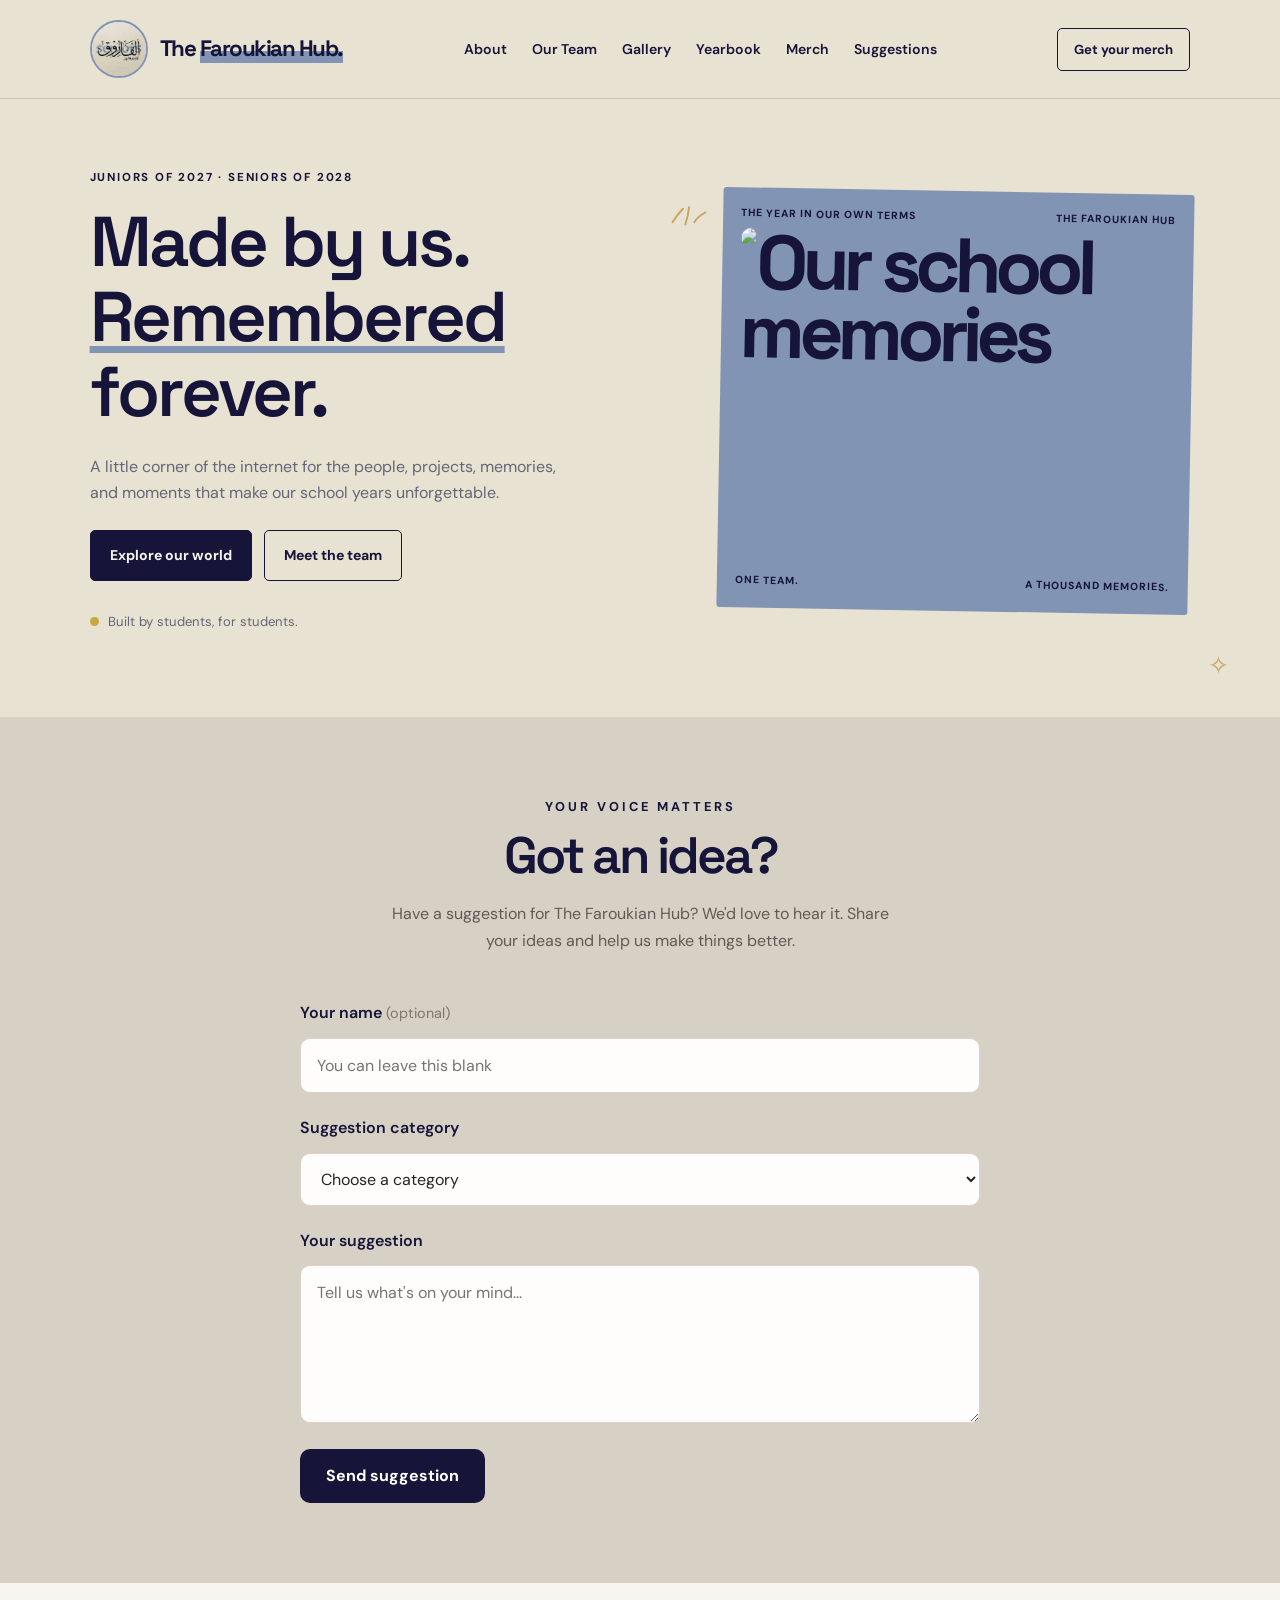
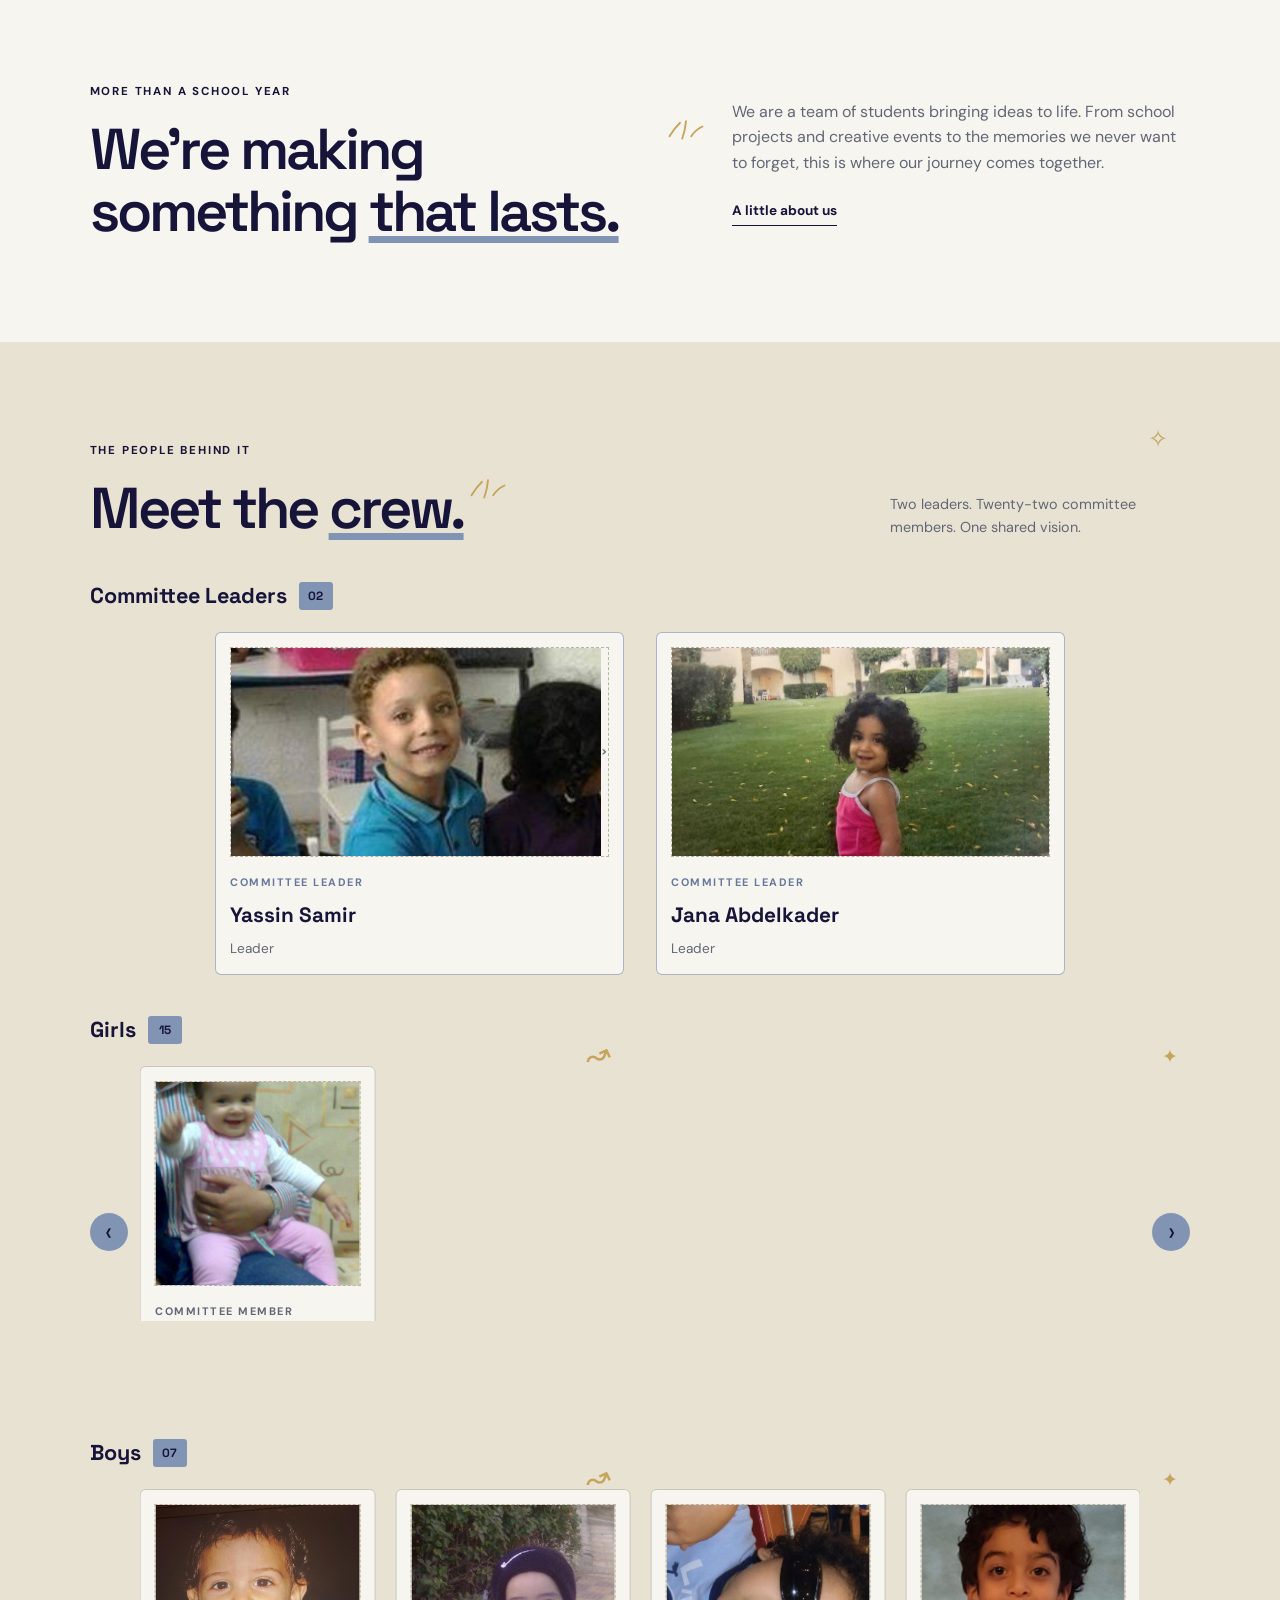
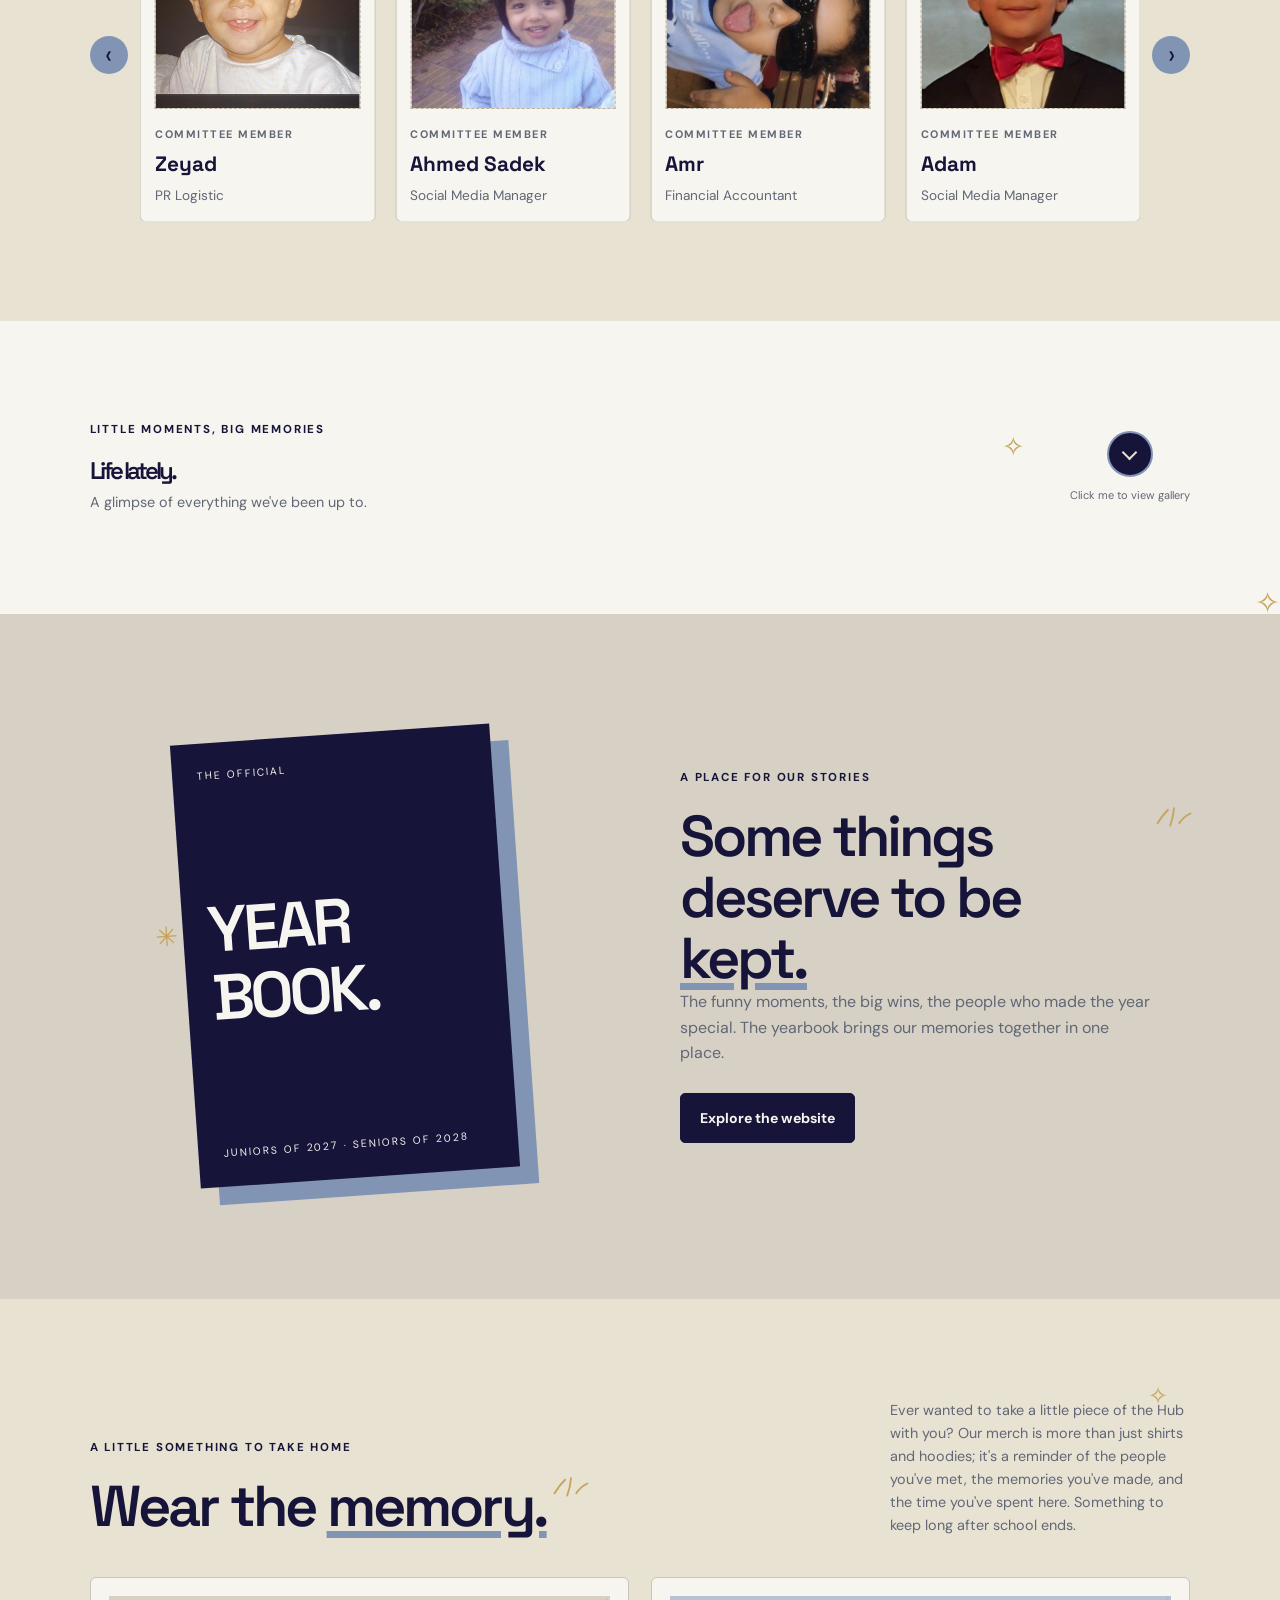
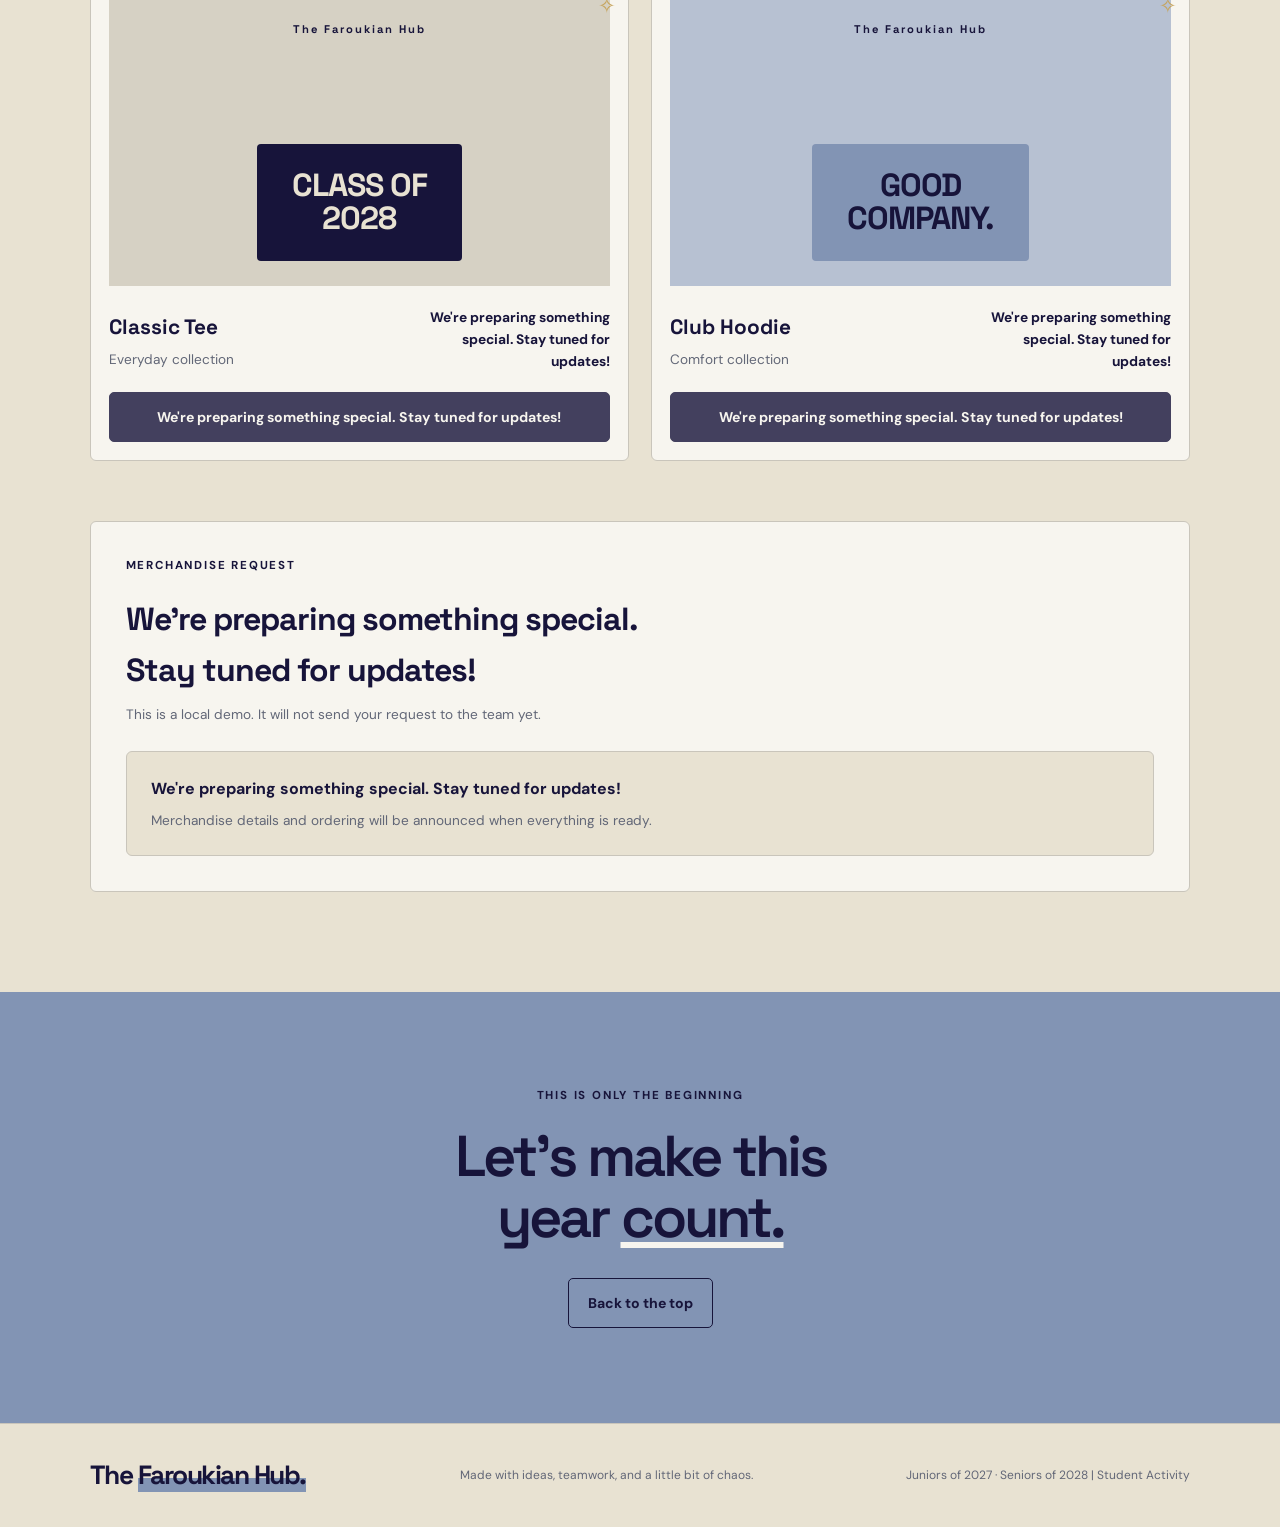
==== index.html @ 2d7479e5 "Update index.html" ====
<!DOCTYPE html>
<html lang="en">
<head>
	<meta charset="UTF-8">
	<meta name="viewport" content="width=device-width, initial-scale=1.0">
	<title>The Faroukian Hub | Student Activity</title>
	<link rel="stylesheet" href="our-space-style MAIN.css">
<script src="gallery-data.js" defer></script>
<script src="our-space-script MAIN.js" defer></script>
</head>

<body>
	
<header class="navbar">
    <a href="#home" class="brand-lockup">
        <span class="brand-mark">
     <img src="school-logo.png.jpeg" alt="School logo">
        </span>
        <span class="logo">The <span>Faroukian Hub.</span></span>
    </a>

    <nav>
        <a href="#about">About</a>
        <a href="#team">Our Team</a>
        <a href="#gallery">Gallery</a>
        <a href="#yearbook">Yearbook</a>
        <a href="#shop">Merch</a>
        <a href="#suggestions">Suggestions</a>
    </nav>

    <a class="nav-cta" href="#shop">Get your merch</a>
</header>


	<main>
		<section class="hero" id="home">
			<div class="hero-content">
				<p class="eyebrow">JUNIORS OF 2027 · SENIORS OF 2028 </p>

				<h1>Made by us.<br>
					<span>Remembered</span> forever.
				</h1>

				<p class="hero-description">
					A little corner of the internet for the people,
					projects, memories, and moments that make our
					school years unforgettable.
				</p>

				<div class="hero-buttons">
					<a class="button button-dark" href="#gallery">
						Explore our world
					</a>

					<a class="button button-light" href="#team">
						Meet the team
					</a>
				</div>

				<div class="hero-note">
					<span class="status-dot"></span>
					Built by students, for students.
				</div>
			</div>

			<div class="hero-art">
				<div class="art-topline">
					<span>THE YEAR IN OUR OWN TERMS</span>
					<span>THE FAROUKIAN HUB</span>
				</div>
<div class="art-main">
    <div class="hero-photo">
        <img src="photos/activities/WhatsApp Image 2026-10-20 at 11.27.06 PM.jpeg" alt="Our school memories">
    </div>
</div>
	
				<div class="art-bottom">
					<span>ONE TEAM.</span>
					<span>A THOUSAND MEMORIES.</span>
				</div>
			</div>
		</section>

		
<section id="suggestions" class="suggestions-section">
  <div class="suggestions-container">
    <p class="section-eyebrow">YOUR VOICE MATTERS</p>
    <h2>Got an idea?</h2>
    <p class="suggestions-intro">
      Have a suggestion for The Faroukian Hub? We'd love to hear it.
      Share your ideas and help us make things better.
    </p>

    <form action="https://formspree.io/f/meaaopaq" method="POST">
      <label for="suggestion-name">Your name <span>(optional)</span></label>
      <input
        type="text"
        id="suggestion-name"
        name="name"
        placeholder="You can leave this blank"
      >

      <label for="suggestion-category">Suggestion category</label>
      <select id="suggestion-category" name="category" required>
        <option value="" disabled selected>Choose a category</option>
        <option value="Events">Events</option>
        <option value="Activities">Activities</option>
        <option value="Website">Website</option>
        <option value="Merchandise">Merchandise</option>
        <option value="Other">Other ideas</option>
      </select>

      <label for="suggestion-message">Your suggestion</label>
      <textarea
        id="suggestion-message"
        name="suggestion"
        rows="5"
        placeholder="Tell us what's on your mind..."
        required
      ></textarea>

      <button type="submit">Send suggestion</button>
    </form>
  </div>
</section>


		<section class="intro section-pad" id="about">
			<div>
				<p class="eyebrow">MORE THAN A SCHOOL YEAR</p>
				<h2>We're making<br>something <span>that lasts.</span></h2>
			</div>

			<div class="intro-copy">
				<p>
					We are a team of students bringing ideas to life.
					From school projects and creative events to the
					memories we never want to forget, this is where
					our journey comes together.
				</p>

				<a class="text-link" href="#team">A little about us</a>
			</div>
		</section>

		<section class="team section-pad" id="team">
			<div class="section-heading">
				<div>
					<p class="eyebrow">THE PEOPLE BEHIND IT</p>
					<h2>Meet the <span>crew.</span></h2> 
            
				</div>
				<p class="section-description">Two leaders. Twenty-two committee members. One shared vision.</p>
			</div>

			<div class="team-group">
				<h3 class="team-group-title">Committee Leaders <span>02</span></h3>
				<div class="team-grid leaders-grid">
				
<article class="team-card leader-card">
    <div class="member-photo">
        <img
            
    src="committee%20team%20pics/WhatsApp%20Image%202026-11-11%20at%204.40.19%20PM%20(5).jpeg"
    alt="Yassin Samir"
>
        >
    </div>
    <p class="card-tag">COMMITTEE LEADER</p>
    <h3>Yassin Samir</h3>
    <p class="muted">Leader</p>
</article>

				
<article class="team-card leader-card">
    <div class="member-photo">
        <img
        src="committee%20team%20pics/WhatsApp%20Image%202026-10-21%20at%208.36.59%20PM.jpeg" 
            alt="Jana Abdelkader"
        >
    </div>
    <p class="card-tag">COMMITTEE LEADER</p>
    <h3>Jana Abdelkader</h3>
    <p class="muted">Leader</p>
</article>

				</div>
			</div>

			<div class="team-group">
				<h3 class="team-group-title">Girls <span>15</span></h3>
				<div class="member-carousel" data-carousel="girls">
    <button class="carousel-arrow carousel-prev" type="button" aria-label="Previous girls">‹</button>
    <div class="carousel-viewport">
        <div class="team-grid members-grid carousel-track">
    

			
<article class="team-card member-card">
    <div class="member-photo">
        <img src="committee%20team%20pics/WhatsApp%20Image%202026-11-11%20at%204.40.17%20PM%20(3).jpeg" alt="Malak">
    </div>
    <p class="card-tag">COMMITTEE MEMBER</p>
    <h3>Malak</h3>
    <p class="muted">PR Logistic</p>
</article>

<article class="team-card member-card">
    <div class="member-photo">
        <img src="committee%20team%20pics/WhatsApp%20Image%202026-11-11%20at%204.40.18%20PM%20(3).jpeg" alt="Maryam">
    </div>
    <p class="card-tag">COMMITTEE MEMBER</p>
    <h3>Maryam</h3>
    <p class="muted">Designer</p>
</article>

<article class="team-card member-card">
    <div class="member-photo">
        <img src="committee%20team%20pics/WhatsApp%20Image%202026-11-11%20at%204.40.19%20PM%20(3).jpeg" alt="Farida">
    </div>
    <p class="card-tag">COMMITTEE MEMBER</p>
    <h3>Farida</h3>
    <p class="muted">Social Media Manager</p>
</article>

<article class="team-card member-card">
    <div class="member-photo">
        <img src="committee%20team%20pics/WhatsApp%20Image%202026-11-11%20at%204.40.17%20PM.jpeg" alt="Rokaya">
    </div>
    <p class="card-tag">COMMITTEE MEMBER</p>
    <h3>Rokaya</h3>
    <p class="muted">Social Media Manager</p>
</article>

<article class="team-card member-card">
    <div class="member-photo">
        <img src="committee%20team%20pics/WhatsApp%20Image%202026-11-11%20at%204.40.18%20PM%20(5).jpeg" alt="Haya">
    </div>
    <p class="card-tag">COMMITTEE MEMBER</p>
    <h3>Haya</h3>
    <p class="muted">PR Logistic</p>
</article>

<article class="team-card member-card">
    <div class="member-photo">
        <img src="committee%20team%20pics/WhatsApp%20Image%202026-11-11%20at%204.40.18%20PM%20(2).jpeg" alt="Salma">
    </div>
    <p class="card-tag">COMMITTEE MEMBER</p>
    <h3>Salma</h3>
    <p class="muted"> PR Logistic </p>
</article>

<article class="team-card member-card">
    <div class="member-photo">
        <img src="committee%20team%20pics/WhatsApp%20Image%202026-11-11%20at%204.40.20%20PM%20(1).jpeg" alt="Mariam Adel">
    </div>
    <p class="card-tag">COMMITTEE MEMBER</p>
    <h3>Mariam Adel</h3>
    <p class="muted">Financial Accountant</p>
</article>

<article class="team-card member-card">
    <div class="member-photo">
        <img src="committee%20team%20pics/WhatsApp%20Image%202026-11-11%20at%204.40.19%20PM%20(2).jpeg" alt="Habiba">
    </div>
    <p class="card-tag">COMMITTEE MEMBER</p>
    <h3>Habiba</h3>
    <p class="muted">Financial Accountant</p>
</article>

<article class="team-card member-card">
    <div class="member-photo">
        <img src="committee%20team%20pics/WhatsApp%20Image%202026-11-11%20at%204.40.19%20PM%20(1).jpeg" alt="Solaf">
    </div>
    <p class="card-tag">COMMITTEE MEMBER</p>
    <h3>Solaf</h3>
    <p class="muted">Financial Accountant</p>
</article>

<article class="team-card member-card">
    <div class="member-photo">
        <img src="committee%20team%20pics/WhatsApp%20Image%202026-11-11%20at%204.40.19%20PM.jpeg" alt="Fayrouz">
    </div>
    <p class="card-tag">COMMITTEE MEMBER</p>
    <h3>Fayrouz</h3>
    <p class="muted">Social Media Manager</p>
</article>

<article class="team-card member-card">
    <div class="member-photo">
        <img src="committee%20team%20pics/WhatsApp%20Image%202026-11-11%20at%204.40.19%20PM%20(4).jpeg" alt="Lujy">
    </div>
    <p class="card-tag">COMMITTEE MEMBER</p>
    <h3>Lujy</h3>
    <p class="muted">Social Media Manager</p>
</article>

<article class="team-card member-card">
    <div class="member-photo">
        <img src="committee%20team%20pics/WhatsApp%20Image%202026-11-11%20at%204.40.20%20PM.jpeg" alt="Yomna">
    </div>
    <p class="card-tag">COMMITTEE MEMBER</p>
    <h3>Yomna</h3>
    <p class="muted">Designer</p>
</article>

<article class="team-card member-card">
    <div class="member-photo">
        <img src="committee%20team%20pics/WhatsApp%20Image%202026-11-11%20at%204.40.17%20PM%20(1).jpeg" alt="Sofia">
    </div>
    <p class="card-tag">COMMITTEE MEMBER</p>
    <h3>Sofia</h3>
    <p class="muted">Designer</p>
</article>

<article class="team-card member-card">
    <div class="member-photo">
        <img src="committee%20team%20pics/WhatsApp%20Image%202026-11-11%20at%204.40.17%20PM%20(2).jpeg" alt="Hana">
    </div>
    <p class="card-tag">COMMITTEE MEMBER</p>
    <h3>Hana</h3>
    <p class="muted">Social Media Manager</p>
</article>

<article class="team-card member-card">
    <div class="member-photo">
        <img src="committee%20team%20pics/WhatsApp%20Image%202026-11-11%20at%204.40.18%20PM%20(1).jpeg" alt="Arwa">
    </div>
    <p class="card-tag">COMMITTEE MEMBER</p>
    <h3>Arwa</h3>
    <p class="muted">Designer</p>
</article>

			 </div>
    </div>
    <button class="carousel-arrow carousel-next" type="button" aria-label="Next girls">›</button>
</div>
</div>

			<div class="team-group">
				<h3 class="team-group-title">Boys <span>07</span></h3>
				<div class="member-carousel" data-carousel="boys">
    <button class="carousel-arrow carousel-prev" type="button" aria-label="Previous boys">‹</button>
    <div class="carousel-viewport">
        <div class="team-grid members-grid carousel-track">
				
<article class="team-card member-card">
    <div class="member-photo">
        <div class="photo-placeholder">Photo coming soon</div>
    </div>
    <p class="card-tag">COMMITTEE MEMBER</p>
    <h3>Ahmed Waleed</h3>
    <p class="muted">PR Logistic</p>
</article>

<article class="team-card member-card">
    <div class="member-photo">
        <img src="committee%20team%20pics/WhatsApp%20Image%202026-11-11%20at%206.00.17%20PM.jpeg" alt="Muhannad">
    </div>
    <p class="card-tag">COMMITTEE MEMBER</p>
    <h3>Muhannad</h3>
    <p class="muted">PR Logistic</p>
</article>

<article class="team-card member-card">
    <div class="member-photo">
        <img src="committee%20team%20pics/WhatsApp%20Image%202026-11-11%20at%204.40.18%20PM%20(4).jpeg" alt="Zeyad">
    </div>
    <p class="card-tag">COMMITTEE MEMBER</p>
    <h3>Zeyad</h3>
    <p class="muted">PR Logistic</p>
</article>

<article class="team-card member-card">
    <div class="member-photo">
        <img src="committee%20team%20pics/WhatsApp%20Image%202026-11-11%20at%205.51.34%20PM.jpeg" alt="Ahmed Sadek">
    </div>
    <p class="card-tag">COMMITTEE MEMBER</p>
    <h3>Ahmed Sadek</h3>
    <p class="muted">Social Media Manager</p>
</article>

<article class="team-card member-card">
    <div class="member-photo">
        <img src="committee%20team%20pics/WhatsApp%20Image%202026-11-11%20at%204.40.18%20PM.jpeg" alt="Amr">
    </div>
    <p class="card-tag">COMMITTEE MEMBER</p>
    <h3>Amr</h3>
    <p class="muted">Financial Accountant</p>
</article>

<article class="team-card member-card">
    <div class="member-photo">
        <img src="committee%20team%20pics/WhatsApp%20Image%202026-11-11%20at%204.40.17%20PM%20(4).jpeg" alt="Adam">
    </div>
    <p class="card-tag">COMMITTEE MEMBER</p>
    <h3>Adam</h3>
    <p class="muted">Social Media Manager</p>
</article>

<article class="team-card member-card">
    <div class="member-photo">
        <img src="committee%20team%20pics/WhatsApp%20Image%202026-11-11%20at%206.10.45%20PM.jpeg" alt="Kareem"> 

	</div>
    <p class="card-tag">COMMITTEE MEMBER</p>
    <h3>Kareem</h3>
    <p class="muted">Financial Accountant</p>
</article>

				        </div>
    </div>
    <button class="carousel-arrow carousel-next" type="button" aria-label="Next boys">›</button>
</div>
</div>

			
		</section>

		<section class="gallery section-pad" id="gallery">
			
<details class="gallery-collapsible">
   <summary class="gallery-toggle">
    <div class="gallery-toggle-heading">
        <p class="eyebrow">LITTLE MOMENTS, BIG MEMORIES</p>
        <h2>Life lately<span>.</span></h2>
        <p class="section-description">
            A glimpse of everything we've been up to.
        </p>
    </div>

    <div class="gallery-toggle-action">
        <span class="gallery-toggle-arrow" aria-hidden="true"></span>
        <span class="gallery-toggle-hint">Click me to view gallery</span>
    </div>
</summary>

    <div class="gallery-content">
        <div class="gallery-filters" role="group" aria-label="Filter gallery by category">
            <button class="gallery-filter is-active" type="button" data-filter="all" aria-pressed="true">All Moments</button>
            <button class="gallery-filter" type="button" data-filter="events" aria-pressed="false">Events</button>
            <button class="gallery-filter" type="button" data-filter="activities" aria-pressed="false">Activities</button>
            <button class="gallery-filter" type="button" data-filter="behind-the-scenes" aria-pressed="false">Behind the Scenes</button>
            <button class="gallery-filter" type="button" data-filter="good-old-days" aria-pressed="false">The Good Old Days</button>
        </div>

        <div class="gallery-grid" id="gallery-grid" aria-live="polite"></div>

        <p class="gallery-empty" id="gallery-empty" hidden>
            No moments in this category yet. Check back soon.
        </p>

        <p class="demo-note">
            Every photo holds a memory. Browse our collection and explore the moments that make our school year special.
        </p>
    </div>
</details>

		</section>

		<dialog class="photo-viewer" id="photo-viewer" aria-label="Gallery photo viewer">
			<div class="viewer-topbar">
				<p class="viewer-counter" id="viewer-counter">01 / 219</p>
				<button class="viewer-close" id="viewer-close" type="button" aria-label="Close photo viewer">Close</button>
			</div>
			<div class="viewer-stage" id="viewer-stage">
				<img class="viewer-image" id="viewer-image" alt="" hidden>
				<div class="viewer-art" id="viewer-art" aria-hidden="true"></div>
			</div>
			<div class="viewer-bottom">
				<div>
					<p class="viewer-category" id="viewer-category">EVENTS</p>
					<h3 id="viewer-title">The beginning</h3>
					<p id="viewer-caption">Imported photo collection.</p>
				</div>
				<div class="viewer-navigation">
    <button class="viewer-nav" id="viewer-zoom-out" type="button">Zoom out −</button>
    <button class="viewer-nav" id="viewer-zoom-in" type="button">Zoom in +</button>
    <button class="viewer-nav" id="viewer-prev" type="button" aria-label="Previous photo">Previous</button>
    <button class="viewer-nav" id="viewer-next" type="button" aria-label="Next photo">Next</button>
</div>
			</div>
		</dialog>

		<section class="yearbook section-pad" id="yearbook">
			<div class="yearbook-art">
				<div class="yearbook-cover">
					<p>THE OFFICIAL</p>
					<h3>YEAR<br>BOOK.</h3>
					<span>JUNIORS OF 2027 · SENIORS OF 2028</span>
					<div class="cover-star" aria-hidden="true"></div>
				</div>
			</div>

			<div class="yearbook-copy">
				<p class="eyebrow">A PLACE FOR OUR STORIES</p>
				<h2>Some things<br>deserve to be <span>kept.</span></h2>
				<p>
					The funny moments, the big wins, the people who
					made the year special. The yearbook brings our
					memories together in one place.
				</p>
				<a class="button button-dark" href="#shop">
					Explore the website
				</a>
			</div>
		</section>

		<section class="shop section-pad" id="shop">
			<div class="section-heading">
    <div>
        <p class="eyebrow">A LITTLE SOMETHING TO TAKE HOME</p>
        <h2>Wear the <span>memory.</span></h2>
    </div>

    <p class="section-description">
        Ever wanted to take a little piece of the Hub with you? Our merch is more than just shirts and hoodies; it's a reminder of the people you've met, the memories you've made, and the time you've spent here. Something to keep long after school ends.
    </p>
</div>
			<div class="product-grid">
				<article class="product-card">
					<div class="product-art product-shirt">
						<span>The Faroukian Hub</span>
						<p>CLASS OF<br>2028</p>
					</div>
					<div class="product-info">
						<div>
							<h3>Classic Tee</h3>
							<p class="muted">Everyday collection</p>
						</div>
						<span class="product-price">We're preparing something special. Stay tuned for updates!</span>
					</div>
					<button class="button button-dark product-button"
						disabled aria-disabled="true" data-product="Classic Tee">
						We're preparing something special. Stay tuned for updates!
					</button>
				</article>

				<article class="product-card">
					<div class="product-art product-hoodie">
						<span>The Faroukian Hub</span>
						<p>GOOD<br>COMPANY.</p>
					</div>
					<div class="product-info">
						<div>
							<h3>Club Hoodie</h3>
							<p class="muted">Comfort collection</p>
						</div>
						<span class="product-price">We're preparing something special. Stay tuned for updates!</span>
					</div>
					<button class="button button-dark product-button"
						disabled aria-disabled="true" data-product="Club Hoodie">
						We're preparing something special. Stay tuned for updates!
					</button>
				</article>
			</div>

			<div class="order-panel" id="order-panel">
				<div class="order-heading">
					<p class="eyebrow">MERCHANDISE REQUEST</p>
					<h3>We're preparing something special. Stay tuned for updates!</h3>
					<p class="muted">
						This is a local demo. It will not send your
						request to the team yet.
					</p>
				</div>

				<div class="merch-pending-message" role="status">
					<p>We're preparing something special. Stay tuned for updates!</p>
					<p class="muted">Merchandise details and ordering will be announced when everything is ready.</p>
				</div>
			</div>
		</section>



		<section class="closing">
			<p class="eyebrow">THIS IS ONLY THE BEGINNING</p>
			<h2>Let's make this<br>year <span>count.</span></h2>
			<a class="button button-light" href="#home">
				Back to the top
			</a>
		</section>
	</main>

	<footer class="footer">
		
	<a href="#home" class="logo">The <span>Faroukian Hub.</span></a>
		<p>Made with ideas, teamwork, and a little bit of chaos.</p>
		<p>Juniors of 2027 · Seniors of 2028 | Student Activity</p>
	

	</footer>
</body>
</html>
---- our-space-style MAIN.css ----
@import url('https://fonts.googleapis.com/css2?family=DM+Sans:wght@400;500;600;700&family=Space+Grotesk:wght@400;500;600;700&display=swap');

:root {
    --ink: #172746;
    --paper: #F7F3E8;
    --yellow: #F2D77A;
    --muted: #686C75;
    --line: #DDD7C9;
    --white: #FFFDF7;
}

* {
    box-sizing: border-box;
    margin: 0;
    padding: 0;
}

html {
    scroll-behavior: smooth;
    scroll-padding-top: 90px;
}

body {
    background: var(--paper);
    color: var(--ink);
    font-family: "DM Sans", sans-serif;
    line-height: 1.6;
}

a {
    color: inherit;
    text-decoration: none;
}

button,
input,
select {
    font: inherit;
}

button,
a {
    -webkit-tap-highlight-color: transparent;
}

button:focus-visible,
a:focus-visible,
input:focus-visible,
select:focus-visible {
    outline: 3px solid var(--yellow);
    outline-offset: 4px;
}

/* NAVIGATION */

.navbar {
    min-height: 82px;
    padding: 20px 7%;
    display: flex;
    justify-content: space-between;
    align-items: center;
    gap: 28px;
    border-bottom: 1px solid var(--line);
    background: var(--paper);
}

.logo {
    font-family: "Space Grotesk", sans-serif;
    font-size: 1.65rem;
    font-weight: 700;
    letter-spacing: -1.5px;
    white-space: nowrap;
}

.logo span {
    color: var(--ink);
    background: linear-gradient(
        transparent 60%,
        var(--yellow) 60%
    );
}

.navbar nav {
    display: flex;
    align-items: center;
    justify-content: center;
    gap: 25px;
    flex-wrap: wrap;
}

.navbar nav a {
    font-size: 0.88rem;
    font-weight: 600;
    transition: opacity 0.2s ease;
}

.navbar nav a:hover,
.text-link:hover {
    opacity: 0.65;
}

.nav-cta {
    border: 1px solid var(--ink);
    padding: 10px 16px;
    border-radius: 5px;
    font-size: 0.82rem;
    font-weight: 700;
    white-space: nowrap;
    transition: background 0.2s ease;
}

.nav-cta:hover {
    background: var(--yellow);
}

/* REUSABLE BUTTONS */

.button {
    display: inline-flex;
    justify-content: center;
    align-items: center;
    border: 1px solid var(--ink);
    border-radius: 5px;
    padding: 13px 19px;
    cursor: pointer;
    font-size: 0.88rem;
    font-weight: 700;
    transition: transform 0.2s ease, background 0.2s ease;
}

.button:hover {
    transform: translateY(-3px);
}

.button-dark {
    background: var(--ink);
    color: var(--white);
}

.button-dark:hover {
    background: #263B60;
}

.button-light {
    background: transparent;
    color: var(--ink);
}

.button-light:hover {
    background: var(--yellow);
}

/* HERO SECTION */

.hero {
    padding: 70px 7% 85px;
    min-height: 580px;
    display: grid;
    grid-template-columns: 1.1fr 0.9fr;
    gap: 55px;
    align-items: center;
}

.eyebrow {
    font-size: 0.72rem;
    font-weight: 700;
    letter-spacing: 1.8px;
    margin-bottom: 18px;
}

.hero h1,
h2,
.yearbook-cover h3,
.closing h2 {
    font-family: "Space Grotesk", sans-serif;
    font-weight: 600;
    letter-spacing: -3px;
    line-height: 1.06;
}

.hero h1 {
    font-size: clamp(3rem, 5.5vw, 5.5rem);
    max-width: 650px;
}

.hero h1 span,
.intro h2 span,
.section-heading h2 span,
.yearbook-copy h2 span {
    color: var(--ink);
    text-decoration: underline;
    text-decoration-color: var(--yellow);
    text-decoration-thickness: 7px;
    text-underline-offset: 5px;
}

.hero-description {
    color: var(--muted);
    max-width: 480px;
    margin: 25px 0;
    font-size: 1rem;
}

.hero-buttons {
    display: flex;
    flex-wrap: wrap;
    gap: 12px;
}

.hero-note {
    display: flex;
    align-items: center;
    gap: 9px;
    margin-top: 30px;
    color: var(--muted);
    font-size: 0.82rem;
}

.status-dot {
    width: 9px;
    height: 9px;
    border-radius: 50%;
    background: #C6A83F;
}

/* DECORATIVE HERO ART */

.hero-art {
    background: var(--yellow);
    min-height: 420px;
    padding: 24px;
    display: flex;
    flex-direction: column;
    justify-content: space-between;
    transform: rotate(1deg);
    border-radius: 3px;
    overflow: hidden;
}

.art-topline,
.art-bottom {
    display: flex;
    justify-content: space-between;
    gap: 10px;
    font-size: 0.65rem;
    font-weight: 700;
    letter-spacing: 1px;
}

.art-main {
    position: relative;
    display: flex;
    flex-direction: column;
    align-items: flex-start;
    font-family: "Space Grotesk", sans-serif;
    font-weight: 700;
    font-size: clamp(3rem, 6vw, 5.7rem);
    letter-spacing: -6px;
    line-height: 0.9;
}

.art-outline {
    color: transparent;
    -webkit-text-stroke: 2px var(--ink);
}

.art-spark {
    width: 34px;
    height: 34px;
    align-self: flex-end;
    margin: 0 14px 8px 0;
    background: var(--yellow);
    border-radius: 50%;
    position: relative;
}

.art-spark::after {
    content: "";
    position: absolute;
    inset: -7px 13px;
    background: var(--yellow);
    border-radius: 3px;
    transform: rotate(45deg);
}

.art-smile {
    position: absolute;
    right: 8px;
    bottom: -35px;
    width: 44px;
    height: 44px;
    border: 3px solid var(--ink);
    border-radius: 50%;
    transform: rotate(-15deg);
}

.art-smile::before {
    content: "";
    position: absolute;
    left: 9px;
    top: 10px;
    width: 5px;
    height: 5px;
    background: var(--ink);
    border-radius: 50%;
    box-shadow: 14px 0 0 var(--ink);
}

.art-smile::after {
    content: "";
    position: absolute;
    left: 10px;
    bottom: 8px;
    width: 17px;
    height: 8px;
    border-bottom: 2px solid var(--ink);
    border-radius: 50%;
}

/* INTRODUCTION */

.section-pad {
    padding: 100px 7%;
}

.intro {
    background: var(--white);
    display: grid;
    grid-template-columns: 1fr 0.8fr;
    gap: 70px;
    align-items: center;
}

.intro h2,
.section-heading h2,
.yearbook-copy h2,
.closing h2 {
    font-size: clamp(2.5rem, 4.5vw, 4.2rem);
}

.intro-copy {
    max-width: 490px;
}

.intro-copy p,
.yearbook-copy > p:not(.eyebrow) {
    color: var(--muted);
    margin-bottom: 22px;
}

.text-link {
    display: inline-block;
    font-size: 0.85rem;
    font-weight: 700;
    border-bottom: 1px solid currentColor;
    padding-bottom: 3px;
}

/* TEAM */

.team,
.shop {
    background: var(--paper);
}

.section-heading {
    display: flex;
    justify-content: space-between;
    align-items: flex-end;
    gap: 30px;
    margin-bottom: 40px;
}

.section-description {
    max-width: 300px;
    color: var(--muted);
    font-size: 0.9rem;
}

.team-group {
    margin-top: 38px;
}

.team-group-title {
    display: flex;
    align-items: center;
    gap: 12px;
    margin: 0 0 18px;
    font-family: "Space Grotesk", sans-serif;
    font-size: 1.35rem;
}

.team-group-title span {
    display: inline-flex;
    align-items: center;
    justify-content: center;
    min-width: 34px;
    height: 28px;
    padding: 0 8px;
    background: var(--yellow);
    border-radius: 3px;
    font: 700 0.75rem "Space Grotesk", sans-serif;
    letter-spacing: 0;
}

.team-grid {
    display: grid;
    grid-template-columns: repeat(4, minmax(0, 1fr));
    gap: 16px;
}

.leaders-grid {
    grid-template-columns: repeat(2, minmax(0, 1fr));
    max-width: 720px;
}

.team-card {
    min-width: 0;
    padding: 14px;
    background: var(--white);
    border: 1px solid var(--line);
    border-radius: 6px;
}

.member-photo {
    min-height: 165px;
    display: flex;
    align-items: center;
    justify-content: center;
    margin-bottom: 17px;
    overflow: hidden;
    background: #E9E2D3;
    border: 1px dashed #B9B2A5;
    color: var(--muted);
    text-align: center;
    font-size: 0.68rem;
    font-weight: 700;
    letter-spacing: 1.5px;
}

.leader-card .member-photo {
    min-height: 210px;
    height: 210px;
    background: transparent;
    overflow: hidden;
    padding: 0;
}

.leader-card .member-photo img {
    width: 100%;
    height: 100%;
    object-fit: cover;
    display: block;
    border: none;
}

.member-photo span {
    padding: 8px;
}

.card-tag {
    font-size: 0.68rem;
    letter-spacing: 1.5px;
    font-weight: 700;
    color: var(--muted);
}

.team-card h3,
.product-info h3 {
    font-family: "Space Grotesk", sans-serif;
    font-size: 1.3rem;
    margin: 4px 0;
}

.muted {
    color: var(--muted);
    font-size: 0.85rem;
}

.team-card .text-link {
    margin-top: 18px;
}

.demo-note {
    color: var(--muted);
    font-size: 0.78rem;
    margin-top: 20px;
}

/* GALLERY */

.gallery {
    background: var(--white);
}

.gallery-grid {
    display: grid;
    grid-template-columns: 1.1fr 1fr 1fr;
    gap: 20px;
    align-items: start;
}

.gallery-card {
    min-width: 0;
}

.gallery-art {
    min-height: 260px;
    padding: 25px;
    display: flex;
    flex-direction: column;
    justify-content: space-between;
    font-family: "Space Grotesk", sans-serif;
    font-weight: 700;
    font-size: 2rem;
    line-height: 1.05;
    overflow: hidden;
}

.gallery-tall .gallery-art {
    min-height: 340px;
}

.gallery-art-one {
    background: var(--yellow);
}

.gallery-art-one > span {
    align-self: flex-end;
    font-size: 4rem;
}

.gallery-art-two {
    background: #E9E2D3;
    position: relative;
}

.gallery-star {
    align-self: flex-end;
    font-size: 4rem;
}

.gallery-art-three {
    background: #DCE3ED;
    flex-direction: row;
    align-items: flex-end;
    gap: 12px;
}

.gallery-big {
    font-size: 5rem;
}

.gallery-caption {
    display: flex;
    justify-content: space-between;
    gap: 10px;
    margin-top: 13px;
    font-size: 0.69rem;
    font-weight: 700;
    letter-spacing: 0.5px;
}

/* YEARBOOK */

.yearbook {
    background: #EAE5D9;
    display: grid;
    grid-template-columns: 1fr 1fr;
    align-items: center;
    gap: 80px;
}

.yearbook-art {
    display: flex;
    justify-content: center;
    padding: 20px;
}

.yearbook-cover {
    width: min(100%, 320px);
    aspect-ratio: 0.72;
    background: var(--ink);
    color: var(--white);
    padding: 25px;
    display: flex;
    flex-direction: column;
    justify-content: space-between;
    position: relative;
    box-shadow: 18px 18px 0 var(--yellow);
    transform: rotate(-4deg);
}

.yearbook-cover > p,
.yearbook-cover > span {
    font-size: 0.65rem;
    letter-spacing: 2px;
}

.yearbook-cover h3 {
    font-size: 4rem;
    letter-spacing: -4px;
}

.cover-star {
    position: absolute;
    right: 25px;
    bottom: 50px;
    width: 34px;
    height: 34px;
    background: var(--yellow);
    border-radius: 50%;
}

.cover-star::after {
    content: "";
    position: absolute;
    inset: -8px 13px;
    background: var(--yellow);
    border-radius: 3px;
    transform: rotate(45deg);
}

.yearbook-copy {
    max-width: 470px;
}

.yearbook-copy .button {
    margin-top: 5px;
}

/* MERCHANDISE */

.product-grid {
    display: grid;
    grid-template-columns: repeat(2, minmax(0, 1fr));
    gap: 22px;
}

.product-card {
    padding: 18px;
    border: 1px solid var(--line);
    border-radius: 6px;
    background: var(--white);
}

.product-art {
    min-height: 290px;
    padding: 25px;
    display: flex;
    flex-direction: column;
    justify-content: space-between;
    align-items: center;
    text-align: center;
    font-family: "Space Grotesk", sans-serif;
    font-weight: 700;
    font-size: 0.7rem;
    letter-spacing: 2px;
}

.product-art p {
    font-size: 2rem;
    letter-spacing: -1px;
    line-height: 1.05;
}

.product-shirt {
    background: #E9E6D8;
}

.product-hoodie {
    background: #E7EAF0;
}

.product-shirt p {
    background: var(--ink);
    color: var(--yellow);
    padding: 25px 35px;
    border-radius: 4px;
}

.product-hoodie p {
    background: var(--yellow);
    color: var(--ink);
    padding: 25px 35px;
    border-radius: 4px;
}

.product-info {
    display: flex;
    justify-content: space-between;
    gap: 15px;
    align-items: center;
    padding: 20px 0;
}

.product-price {
    font-weight: 700;
    white-space: nowrap;
}

.product-button {
    width: 100%;
}

/* ORDER FORM */

.order-panel {
    margin-top: 60px;
    padding: 35px;
    background: var(--white);
    border: 1px solid var(--line);
    border-radius: 6px;
}

.order-heading {
    max-width: 540px;
    margin-bottom: 25px;
}

.order-heading h3 {
    font-family: "Space Grotesk", sans-serif;
    font-size: 2rem;
    letter-spacing: -1px;
    margin-bottom: 8px;
}

#order-form {
    display: grid;
    grid-template-columns: 1fr 1fr;
    gap: 22px;
}

.form-row {
    display: flex;
    flex-direction: column;
    gap: 7px;
}

.form-row label {
    font-size: 0.85rem;
    font-weight: 700;
}

.form-row input,
.form-row select {
    width: 100%;
    padding: 13px;
    background: var(--paper);
    border: 1px solid var(--line);
    border-radius: 4px;
    color: var(--ink);
}

.form-row input:focus,
.form-row select:focus {
    border-color: var(--ink);
}

.submit-button {
    align-self: end;
}

.form-feedback {
    align-self: center;
    color: #52602B;
    font-size: 0.9rem;
    font-weight: 600;
}

/* CLOSING SECTION */

.closing {
    background: var(--yellow);
    text-align: center;
    padding: 95px 20px;
}

.closing .eyebrow {
    margin-bottom: 20px;
}

.closing h2 {
    margin-bottom: 30px;
}

.closing h2 span {
    color: var(--ink);
    text-decoration: underline;
    text-decoration-color: var(--white);
    text-decoration-thickness: 6px;
    text-underline-offset: 5px;
}

/* FOOTER */

.footer {
    padding: 30px 7%;
    display: flex;
    justify-content: space-between;
    align-items: center;
    gap: 20px;
    flex-wrap: wrap;
    border-top: 1px solid var(--line);
    background: var(--paper);
}

.footer p {
    font-size: 0.75rem;
    color: var(--muted);
}

/* TABLETS */

@media (max-width: 1000px) {
    .navbar {
        flex-wrap: wrap;
    }

    .navbar nav {
        order: 3;
        width: 100%;
        justify-content: flex-start;
    }

    .hero {
        grid-template-columns: 1fr 0.85fr;
        gap: 30px;
    }

    .art-main {
        font-size: 4rem;
    }

    .section-pad {
        padding: 75px 5%;
    }
}

/* PHONES */

@media (max-width: 700px) {
    .navbar {
        padding: 18px 5%;
    }

    .navbar nav {
        gap: 14px;
    }

    .navbar nav a {
        font-size: 0.78rem;
    }

    .nav-cta {
        display: none;
    }

    .hero,
    .intro,
    .yearbook {
        grid-template-columns: 1fr;
    }

    .hero {
        padding: 55px 5%;
    }

    .hero h1 {
        font-size: 3.5rem;
    }

   .hero-art {
    min-height: 340px;
    display: flex;
    align-items: stretch;
}

.art-main {
    width: 100%;
    min-height: 340px;
    font-size: initial;
}

.hero-photo {
    width: 100%;
    height: 340px;
    display: block;
    overflow: hidden;
}

.hero-photo img {
    width: 100%;
    height: 100%;
    display: block;
    object-fit: cover;
    object-position: center;
}

    .section-pad {
        padding: 65px 5%;
    }

    .intro {
        gap: 25px;
    }

    .section-heading {
        align-items: flex-start;
        flex-direction: column;
        gap: 15px;
    }

    .team-grid,
    .leaders-grid {
        grid-template-columns: repeat(2, minmax(0, 1fr));
    }

    .member-photo {
        min-height: 135px;
    }

    .leader-card .member-photo {
        min-height: 165px;
    }

    .gallery-grid {
        grid-template-columns: 1fr 1fr;
    }

    .gallery-tall {
        grid-column: 1 / -1;
    }

    .gallery-tall .gallery-art {
        min-height: 300px;
    }

    .gallery-art {
        min-height: 230px;
        padding: 18px;
        font-size: 1.6rem;
    }

    .yearbook {
        gap: 40px;
    }

    .product-grid {
        grid-template-columns: 1fr;
    }

    .order-panel {
        padding: 22px;
    }

    #order-form {
        grid-template-columns: 1fr;
    }

    .footer {
        flex-direction: column;
        align-items: flex-start;
    }
}

/* SMALL PHONES */

@media (max-width: 400px) {
    .hero h1 {
        font-size: 2.9rem;
    }

    .art-main {
        font-size: 3.3rem;
    }

    .art-bottom {
        font-size: 0.55rem;
    }

    .gallery-grid {
        grid-template-columns: 1fr;
    }

    .gallery-tall {
        grid-column: auto;
    }
}


/* INTERACTIVE GALLERY */
.gallery-filters {
	display: flex; flex-wrap: wrap; gap: 10px; margin: -12px 0 28px;
}
.gallery-filter {
	border: 1px solid var(--line); border-radius: 999px; padding: 9px 15px;
	background: transparent; color: var(--ink); cursor: pointer;
	font-size: 0.82rem; font-weight: 700;
	transition: background 0.2s ease, border-color 0.2s ease, transform 0.2s ease;
}
.gallery-filter:hover { transform: translateY(-2px); border-color: var(--ink); }
.gallery-filter.is-active { background: var(--ink); border-color: var(--ink); color: var(--white); }
.gallery-open {
	display: block; width: 100%; border: 0; padding: 0; background: transparent;
	color: inherit; text-align: left; cursor: zoom-in;
}
.gallery-open:focus-visible, .gallery-filter:focus-visible,
.viewer-close:focus-visible, .viewer-nav:focus-visible {
	outline: 3px solid #C6A83F; outline-offset: 4px;
}
.gallery-open .gallery-art { transition: transform 0.25s ease, filter 0.25s ease; }
.gallery-open:hover .gallery-art { transform: scale(0.985); filter: saturate(1.08); }
.gallery-art, .gallery-art > p { white-space: pre-line; }
.gallery-art-message { max-width: 100%; }
.gallery-photo {
	display: block; width: 100%; height: 340px; object-fit: cover; background: #E9E2D3;
}
.gallery-tall .gallery-photo { height: 420px; }
.gallery-caption-arrow { font-size: 1rem; transition: transform 0.2s ease; }
.gallery-open:hover + .gallery-caption .gallery-caption-arrow { transform: translate(2px, -2px); }
.gallery-empty { margin-top: 22px; color: var(--muted); }


.photo-viewer {
    width: min(1100px, calc(100% - 32px));
    max-width: none;
    max-height: 92vh;
    margin: auto;
    padding: clamp(16px, 3vw, 30px);
    border: 1px solid rgba(255,255,255,0.12);
    border-radius: 12px;
   background: #101827;
color: white;
    box-shadow: 0 24px 90px rgba(0,0,0,0.5);
    overflow: auto;
}

.photo-viewer::backdrop {
    background: rgba(14, 25, 44, 0.78);
    backdrop-filter: blur(4px);
}
.photo-viewer[open] {
    animation: viewer-enter 0.18s ease-out;
}

@keyframes viewer-enter {
    from { opacity: 0; transform: translateY(8px) scale(0.99); }
    to { opacity: 1; transform: translateY(0) scale(1); }
}

.viewer-topbar {
    display: flex;
    align-items: center;
    justify-content: space-between;
    margin-bottom: 16px;
}

.viewer-counter,
.viewer-category {
    font-size: 0.7rem;
    font-weight: 700;
    letter-spacing: 1.4px;
}

.viewer-close,
.viewer-nav {
    display: inline-flex;
    align-items: center;
    justify-content: center;
    width: 42px;
    height: 42px;
    border: 1px solid rgba(255,255,255,0.2);
    border-radius: 50%;
    border: 1px solid var(--line);
background: transparent;
color: var(--ink);
    cursor: pointer;
    font-size: 1.5rem;
    line-height: 1;
    transition: background 0.2s ease, color 0.2s ease;
}

.viewer-close:hover,
.viewer-nav:hover:not(:disabled) {
    background: white;
    color: #101827;
}

.viewer-stage {
    display: grid;
    place-items: center;
    min-height: 280px;
    max-height: 65vh;
    overflow: auto;
    background: #080d16;
    border-radius: 6px;
}

.viewer-image {
    display: block;
    width: auto;
    max-width: 100%;
    max-height: 65vh;
    object-fit: contain;
    transform-origin: center;
    transition: transform 0.2s ease;
}
.viewer-image {
    cursor: grab;
    user-select: none;
    -webkit-user-drag: none;
}

.viewer-image.is-dragging {
    cursor: grabbing;
    transition: none;
}
.viewer-image[hidden],
.viewer-art[hidden] {
    display: none;
}

.viewer-art {
    width: 100%;
}

.viewer-art .gallery-art {
    min-height: min(55vh, 480px);
}

.viewer-art .gallery-art-large {
    padding: clamp(24px, 5vw, 55px);
    font-size: clamp(2rem, 5vw, 4.5rem);
}

.viewer-art .gallery-art-large.gallery-art-three {
    align-items: flex-end;
}

.viewer-bottom {
    display: flex;
    align-items: center;
    justify-content: space-between;
    gap: 20px;
    padding-top: 20px;
}

.viewer-navigation,
.viewer-zoom {
    display: flex;
    align-items: center;
    gap: 10px;
}

.viewer-description {
    flex: 1;
    min-width: 0;
}

.viewer-category {
    margin-bottom: 5px;
    color: #aab5c8;
}

.viewer-bottom h3 {
    margin-bottom: 5px;
    font-family: "Space Grotesk", sans-serif;
    font-size: clamp(1.2rem, 3vw, 2rem);
    letter-spacing: -1px;
}

.viewer-bottom p:last-child {
    color: #aab5c8;
    font-size: 0.9rem;
}

.viewer-nav:disabled {
    opacity: 0.35;
    cursor: not-allowed;
}

@media (max-width: 700px) {
    .photo-viewer {
        padding: 14px;
    }

    .viewer-stage {
        min-height: 220px;
        max-height: 60vh;
    }

    .viewer-image {
        max-height: 60vh;
    }

    .viewer-bottom {
        flex-wrap: wrap;
        gap: 14px;
    }

    .viewer-description {
        order: 3;
        flex-basis: 100%;
    }

    .viewer-navigation,
    .viewer-zoom {
        gap: 8px;
    }

    .viewer-nav,
    .viewer-close {
        width: 38px;
        height: 38px;
    }
}

@keyframes viewer-enter {
	from { opacity: 0; transform: translateY(8px) scale(0.99); }
	to { opacity: 1; transform: translateY(0) scale(1); }
}
.viewer-topbar, .viewer-bottom, .viewer-navigation {
	display: flex; align-items: center; justify-content: space-between; gap: 16px;
}
.viewer-topbar { margin-bottom: 18px; }
.viewer-counter, .viewer-category { font-size: 0.7rem; font-weight: 700; letter-spacing: 1.4px; }
.viewer-close, .viewer-nav {
	display: inline-flex; align-items: center; justify-content: center;
	width: 42px; height: 42px; border: 1px solid var(--line); border-radius: 50%;
	background: transparent; color: var(--ink); cursor: pointer; font-size: 1.5rem;
	line-height: 1; transition: background 0.2s ease, color 0.2s ease;
}
.viewer-close:hover, .viewer-nav:hover:not(:disabled) { background: var(--ink); color: var(--white); }
.viewer-stage {
	display: grid; place-items: center; min-height: 280px; max-height: 58vh;
	overflow: hidden; background: var(--paper);
}
.viewer-image { display: block; width: 100%; max-height: 58vh; object-fit: contain; }
.viewer-image[hidden], .viewer-art[hidden] { display: none; }
.viewer-art { width: 100%; }
.viewer-art .gallery-art { min-height: min(55vh, 480px); }
.viewer-art .gallery-art-large { padding: clamp(24px, 5vw, 55px); font-size: clamp(2rem, 5vw, 4.5rem); }
.viewer-art .gallery-art-large.gallery-art-three { align-items: flex-end; }
.viewer-bottom { padding-top: 22px; align-items: flex-end; }
.viewer-category { margin-bottom: 5px; color: var(--muted); }
.viewer-bottom h3 {
	margin-bottom: 5px; font-family: "Space Grotesk", sans-serif;
	font-size: clamp(1.4rem, 3vw, 2rem); letter-spacing: -1px;
}
.viewer-bottom p:last-child { color: var(--muted); font-size: 0.9rem; }
.viewer-nav:disabled { opacity: 0.35; cursor: not-allowed; }

@media (max-width: 700px) {
	.gallery-filters { gap: 8px; }
	.gallery-filter { padding: 8px 12px; font-size: 0.76rem; }
	.gallery-photo, .gallery-tall .gallery-photo { height: 260px; }
	.photo-viewer { padding: 16px; }
	.viewer-stage { min-height: 220px; }
	.viewer-bottom { align-items: flex-start; }
	.viewer-navigation { gap: 8px; }
	.viewer-nav { width: 36px; height: 36px; }
}
@media (prefers-reduced-motion: reduce) {
	.gallery-filter, .gallery-open .gallery-art, .gallery-caption-arrow,
	.photo-viewer[open] { animation: none; transition: none; }
}

@media (max-width: 380px) {
    .team-card { padding: 10px; }
    .member-photo { min-height: 110px; }
    .team-card h3 { font-size: 1.05rem; overflow-wrap: anywhere; }
}


/* Merchandise is not available yet. */
.merch-pending-message {
    padding: 24px;
    border: 1px solid var(--line);
    background: var(--paper);
    border-radius: 6px;
}
.merch-pending-message p:first-child {
    margin: 0 0 8px;
    font-weight: 700;
}
.merch-pending-message p:last-child { margin-bottom: 0; }
.product-button:disabled {
    opacity: 0.8;
    cursor: not-allowed;
}
.product-price {
    white-space: normal;
    max-width: 180px;
    text-align: right;
    font-size: 0.86rem;
}

/* ===== Suggestions Section ===== */
.suggestions-section {
  padding: 80px 24px;
  background: #f8f3ed;
  color: #292321;
}

.suggestions-container {
  max-width: 680px;
  margin: 0 auto;
}

.suggestions-section .section-eyebrow {
  margin-bottom: 12px;
  color: #172747;
  font-size: 0.8rem;
  font-weight: 700;
  letter-spacing: 3px;
  text-align: center;
}

.suggestions-section h2 {
  margin: 0 0 16px;
  color: #172747;
  font-size: clamp(2rem, 5vw, 3.2rem);
  text-align: center;
}

.suggestions-intro {
  max-width: 520px;
  margin: 0 auto 36px;
  color: #625956;
  line-height: 1.7;
  text-align: center;
}

.suggestions-container form {
  display: flex;
  flex-direction: column;
  gap: 12px;
}

.suggestions-container label {
  margin-top: 10px;
  font-weight: 600;
}

.suggestions-container label span {
  color: #807571;
  font-size: 0.9rem;
  font-weight: 400;
}

.suggestions-container input,
.suggestions-container select,
.suggestions-container textarea {
  box-sizing: border-box;
  width: 100%;
  padding: 14px 16px;
  border: 1px solid #ded2cb;
  border-radius: 10px;
  background: #fffdfb;
  color: #292321;
  font: inherit;
}

.suggestions-container textarea {
  resize: vertical;
}

.suggestions-container input:focus,
.suggestions-container select:focus,
.suggestions-container textarea:focus {
  border-color: #172747;
  outline: 2px solid #17274733;
}

.suggestions-container button {
  align-self: flex-start;
  margin-top: 14px;
  padding: 14px 26px;
  border: none;
  border-radius: 10px;
  background: #172747;
  color: #fff;
  font: inherit;
  font-weight: 700;
  cursor: pointer;
  transition: background 0.2s ease, transform 0.2s ease;
}

.suggestions-container button:hover {
  background: #101B32;
  transform: translateY(-2px);
}

@media (max-width: 600px) {
  .suggestions-section {
    padding: 56px 18px;
  }

  .suggestions-container button {
    width: 100%;
  }
}

/* Faroukian Hub navigation colors */
nav a {
  transition: color 0.2s ease;
}

nav a:hover,
nav a:focus-visible {
  color: #F3DF8A;
}

/* ===== The Faroukian Hub brand ===== */
:root {
  --hub-navy: #172747;
  --hub-navy-dark: #101B32;
  --hub-butter: #F3DF8A;
}

/* Navigation hover */
.navbar nav a {
  transition: color 0.2s ease;
}

.navbar nav a:hover,
.navbar nav a:focus-visible {
  color: var(--hub-butter);
}

/* Suggestions section */
.suggestions-section {
  background: #f8f3ed;
  color: var(--hub-navy);
}

.suggestions-section .section-eyebrow {
  color: var(--hub-navy);
}

.suggestions-section h2 {
  color: var(--hub-navy);
}

.suggestions-container button {
  background: var(--hub-navy);
}

.suggestions-container button:hover {
  background: var(--hub-navy-dark);
}

/* Main brand logo */
.navbar .logo {
  color: var(--hub-navy);
}

.navbar .logo span {
  color: var(--hub-navy);
}

/* Back to Top button */
.back-to-top {
    position: fixed;
    bottom: 24px;
    right: 24px;
    z-index: 9999;
    width: 48px;
    height: 48px;
    border: none;
    border-radius: 50%;
    background: #172b4d;
    color: #f5d76e;
    font-size: 28px;
    cursor: pointer;
    display: none;
    align-items: center;
    justify-content: center;
    box-shadow: 0 4px 12px rgba(0, 0, 0, 0.2);
    opacity: 0;
pointer-events: none;
transition: opacity 0.25s ease, transform 0.25s ease;
}

.back-to-top.visible {
    display: flex;
    opacity: 1;
pointer-events: auto;
}

.back-to-top:hover {
    transform: translateY(-3px);
}

/* Committee Leader Cards */
.leaders-grid {
    max-width: 850px;
    margin-inline: auto;
    gap: 32px;
}

.leader-card {
    border: 1px solid rgba(245, 215, 110, 0.65);
    position: relative;
    overflow: hidden;
    transition: transform 0.25s ease, box-shadow 0.25s ease;
}

.leader-card:hover {
    transform: translateY(-5px);
    box-shadow: 0 12px 28px rgba(0, 0, 0, 0.14);
}


.leader-card .member-photo {
    width: 100%;
    aspect-ratio: 1 / 1;
    min-height: 0;
    overflow: hidden;
}

.leader-card .member-photo img {
    width: 100%;
    height: 100%;
    object-fit: cover;
    display: block;
}


.leader-card .card-tag {
    color: #b69a35;
    letter-spacing: 1.5px;
    font-weight: 700;
}

.leader-card h3 {
    margin-top: 8px;
    margin-bottom: 6px;
}


/* Square photos for committee members */
.member-card .member-photo {
    width: 100%;
    aspect-ratio: 1 / 1;
    min-height: 0;
    overflow: hidden;
}

.member-card .member-photo img {
    width: 100%;
    height: 100%;
    object-fit: cover;
    display: block;
}
/* Committee member carousels */
.member-carousel {
    position: relative;
    display: flex;
    align-items: center;
    gap: 12px;
    width: 100%;
}

.carousel-viewport {
    overflow: hidden;
    width: 100%;
    min-width: 0;
}

.carousel-track {
    display: flex !important;
    flex-wrap: nowrap !important;
    gap: 20px;
    transition: transform 0.45s ease;
    will-change: transform;
}

.carousel-track .member-card {
    flex: 0 0 calc((100% - 60px) / 4);
    min-width: 0;
}

.carousel-arrow {
    flex: 0 0 38px;
    width: 38px;
    height: 38px;
    border: none;
    border-radius: 50%;
    background: #f4c542;
    color: #17233d;
    font-size: 27px;
    cursor: pointer;
    display: flex;
    align-items: center;
    justify-content: center;
    transition: background 0.2s ease;
}

.carousel-arrow:hover {
    background: #e5ad20;
}

@media (max-width: 800px) {
    .carousel-track .member-card {
        flex-basis: calc((100% - 20px) / 2);
    }
}

@media (max-width: 520px) {
    .carousel-track .member-card {
        flex-basis: 100%;
    }

    .member-carousel {
        gap: 6px;
    }

    .carousel-arrow {
        flex-basis: 32px;
        width: 32px;
        height: 32px;
    }
}

@media (prefers-reduced-motion: reduce) {
    .carousel-track {
        transition: none;
    }
}


/* PHOTO VIEWER CONTROLS FIX */

.photo-viewer .viewer-bottom {
    display: flex;
    align-items: flex-end;
    justify-content: space-between;
    flex-wrap: wrap;
    gap: 20px;
}

.photo-viewer .viewer-navigation {
    display: flex;
    align-items: center;
    justify-content: flex-end;
    flex-wrap: wrap;
    gap: 8px;
    flex: 0 0 auto;
}

.photo-viewer .viewer-nav {
    display: inline-flex;
    align-items: center;
    justify-content: center;
    width: auto;
    min-width: max-content;
    height: auto;
    min-height: 40px;
    padding: 9px 13px;
    border: 1px solid rgba(255,255,255,0.25);
    border-radius: 8px;
    background: transparent;
    color: white;
    font-size: 0.82rem;
    line-height: 1.2;
    white-space: nowrap;
    flex: 0 0 auto;
}

.photo-viewer .viewer-nav:hover:not(:disabled) {
    background: white;
    color: #101827;
}

.photo-viewer .viewer-stage {
    overflow: hidden;
    background: #080d16;
}

.photo-viewer .viewer-image {
    width: auto;
    max-width: 100%;
    max-height: 65vh;
    touch-action: none;
    cursor: grab;
    user-select: none;
    -webkit-user-drag: none;
}

.photo-viewer .viewer-image.is-dragging {
    cursor: grabbing;
    transition: none;
}

@media (max-width: 700px) {
    .photo-viewer .viewer-bottom {
        align-items: flex-start;
    }

    .photo-viewer .viewer-navigation {
        width: 100%;
        justify-content: flex-start;
    }

    .photo-viewer .viewer-nav {
        min-height: 38px;
        padding: 8px 10px;
        font-size: 0.75rem;
    }
}
/* FORCE PHOTO VIEWER ZOOM CONTROLS TO SHOW */

.photo-viewer .viewer-navigation {
    display: flex !important;
    visibility: visible !important;
    opacity: 1 !important;
    position: relative;
    z-index: 10;
    gap: 10px;
    flex-wrap: wrap;
}

.photo-viewer #viewer-zoom-in,
.photo-viewer #viewer-zoom-out {
    display: inline-flex !important;
    visibility: visible !important;
    opacity: 1 !important;
    width: auto !important;
    min-width: 85px;
    height: 40px !important;
    padding: 8px 12px !important;
    align-items: center;
    justify-content: center;
    color: white !important;
    background: #172338 !important;
    border: 1px solid rgba(255,255,255,0.4) !important;
    border-radius: 8px !important;
    font-size: 13px !important;
    white-space: nowrap;
}


/* ===== NEW FAROUKIAN HUB BRAND THEME ===== */

:root {
    --ink: #17143A;
    --paper: #E8E2D2;
    --yellow: #8294B4;
    --muted: #626777;
    --line: #C9C5BB;
    --white: #F7F5EF;

    --hub-navy: #17143A;
    --hub-navy-dark: #080F12;
    --hub-butter: #8294B4;
}

/* NAVIGATION BRAND LOCKUP */

.brand-lockup {
    display: flex;
    align-items: center;
    gap: 12px;
    flex-shrink: 0;
}

.brand-mark {
    width: 58px;
    height: 58px;
    border-radius: 50%;
    background: #E8E2D2;
    border: 2px solid #8294B4;
    display: flex;
    align-items: center;
    justify-content: center;
    overflow: hidden;
    flex-shrink: 0;
}

.brand-mark img {
    width: 100%;
    height: 100%;
    object-fit: cover;
    object-position: center;
    padding: 0;
}

.navbar .logo {
    font-size: 1.4rem;
    color: #17143A;
}

.navbar .logo span {
    color: #17143A;
    background: linear-gradient(
        transparent 60%,
        #8294B4 60%
    );
}

/* NAVIGATION */

.navbar {
    background: #E8E2D2;
    border-color: #C9C5BB;
}

.navbar nav a:hover,
.navbar nav a:focus-visible {
    color: #8294B4;
}

.nav-cta {
    border-color: #17143A;
}

.nav-cta:hover {
    background: #8294B4;
}

/* BUTTONS AND ACCENTS */

.button-dark,
.gallery-filter.is-active {
    background: #17143A;
    border-color: #17143A;
}

.button-dark:hover {
    background: #080F12;
}

.button-light:hover {
    background: #8294B4;
}

.team-group-title span {
    background: #8294B4;
}

.leader-card {
    border-color: rgba(130, 148, 180, 0.65);
}

.leader-card .card-tag {
    color: #65799E;
}

/* DECORATIVE SECTIONS */

.hero-art,
.closing {
    background: #8294B4;
}

.art-spark,
.art-spark::after,
.cover-star,
.cover-star::after {
    background: #17143A;
}

.yearbook {
    background: #D6D1C4;
}

.yearbook-cover {
    background: #17143A;
    box-shadow: 18px 18px 0 #8294B4;
}

/* GALLERY */

.gallery-art-one {
    background: #8294B4;
}

.gallery-art-two {
    background: #D6D1C4;
}

.gallery-art-three {
    background: #B7C1D2;
}

/* TEAM CAROUSEL */

.carousel-arrow {
    background: #8294B4;
    color: #17143A;
}

.carousel-arrow:hover {
    background: #65799E;
}

/* MERCH */

.product-shirt {
    background: #D6D1C4;
}

.product-hoodie {
    background: #B7C1D2;
}

.product-shirt p {
    background: #17143A;
    color: #E8E2D2;
}

.product-hoodie p {
    background: #8294B4;
    color: #17143A;
}

/* SUGGESTIONS */

.suggestions-section {
    background: #D6D1C4;
    color: #17143A;
}

.suggestions-section .section-eyebrow,
.suggestions-section h2 {
    color: #17143A;
}

.suggestions-container button {
    background: #17143A;
}

.suggestions-container button:hover {
    background: #080F12;
}

/* MOBILE BRAND */

@media (max-width: 700px) {
    .brand-mark {
        width: 48px;
        height: 48px;
    }

    .navbar .logo {
        font-size: 1.15rem;
    }

    .brand-lockup {
        gap: 9px;
    }
}

@media (max-width: 400px) {
    .brand-mark {
        width: 42px;
        height: 42px;
    }

    .navbar .logo {
        font-size: 1rem;
    }
}
.art-main {
    background: transparent;
    box-shadow: none;
    border: none;
    padding: 0;
}

.hero-photo {
    width: 100%;
    height: 100%;
    overflow: hidden;
    border-radius: 24px;
}

.hero-photo img {
    width: 100%;
    height: 100%;
    object-fit: cover;
    display: block;
}

.hero-art {
    padding: 18px;
    overflow: hidden;
}

.art-main {
    width: 100%;
    height: 100%;
    min-height: 340px;
    padding: 0;
    background: transparent;
}

.hero-photo {
    width: 100%;
    height: 100%;
    min-height: 340px;
    overflow: hidden;
    border-radius: 12px;
}

.hero-photo img {
    width: 100%;
    height: 100%;
    min-height: 340px;
    object-fit: cover;
    display: block;
    }


/* COLLAPSIBLE GALLERY */

.gallery-toggle {
    display: flex;
    align-items: center;
    justify-content: space-between;
    gap: 20px;
    cursor: pointer;
    list-style: none;
}

.gallery-toggle::-webkit-details-marker {
    display: none;
}

.gallery-toggle-heading {
    min-width: 0;
}

.gallery-toggle-heading h2 {
    margin-bottom: 8px;
}

.gallery-toggle-arrow {
    width: 46px;
    height: 46px;
    min-width: 46px;
    border-radius: 50%;
    background: #17143A;
    border: 2px solid #8294B4;
    color: #E8E2D2;
    display: flex;
    align-items: center;
    justify-content: center;
    font-size: 27px;
    line-height: 1;
    transition: transform 0.3s ease;
}

.gallery-collapsible[open] .gallery-toggle-arrow {
    transform: rotate(180deg);
}

.gallery-content {
    padding-top: 30px;
}

@media (max-width: 700px) {
    .gallery-toggle {
        gap: 12px;
    }

    .gallery-toggle-arrow {
        width: 40px;
        height: 40px;
        min-width: 40px;
    }

    .gallery-content {
        padding-top: 22px;
    }
}
.gallery-toggle-arrow {
    font-size: 0;
    position: relative;
}

.gallery-toggle-arrow::before {
    content: "";
    width: 10px;
    height: 10px;
    border-right: 2px solid #E8E2D2;
    border-bottom: 2px solid #E8E2D2;
    transform: rotate(45deg);
    position: absolute;
    top: 13px;
}

.gallery-toggle-arrow {
    display: flex !important;
    align-items: center !important;
    justify-content: center !important;
    position: relative;
    font-size: 0 !important;
}

.gallery-toggle-arrow::before {
    content: "";
    position: absolute;
    width: 9px;
    height: 9px;
    border-right: 2px solid #E8E2D2;
    border-bottom: 2px solid #E8E2D2;
    transform: rotate(45deg);
    top: 14px;
    left: 15px;
}

.gallery-toggle {
    display: flex;
    align-items: center;
    justify-content: space-between;
    gap: 20px;
}

.gallery-toggle-action {
    display: flex;
    flex-direction: column;
    align-items: center;
    justify-content: center;
    gap: 10px;
    flex-shrink: 0;
    cursor: pointer;
}

.gallery-toggle-hint {
    font-size: 11px;
    color: var(--muted);
    text-align: center;
    white-space: nowrap;
}




/* =================================
   HAND-DRAWN GOLD DOODLES
================================= */

:root {
    --doodle-gold: #C6A45C;
    --doodle-gold-soft: #D4B979;
}

/* Give sections room for decorations */
.hero,
.intro,
.team,
.gallery,
.yearbook,
.shop {
    position: relative;
}

/* Little gold stars */
.hero-content::after,
.intro-copy::after,
.yearbook-copy::after,
.section-heading::after {
    content: "✧";
    position: absolute;
    color: var(--doodle-gold);
    font-size:  thirty;
    font-size: 30px;
    font-weight: 400;
    pointer-events: none;
}

.hero-content::after {
    right: 4%;
    bottom: 5%;
    font-size: 25px;
}

.intro-copy::after {
    right: -35px;
    top: 5px;
    font-size: 28px;
}

.yearbook-copy::after {
    right: 0;
    top: -35px;
    font-size: 30px;
}

.section-heading {
    position: relative;
}

.section-heading::after {
    right: 2%;
    top: -22px;
    font-size: 24px;
}

/* Three fanning emphasis strokes */
.hero h1,
.intro h2,
.section-heading h2,
.yearbook-copy h2 {
    position: relative;
}

.hero h1::after,
.intro h2::after,
.section-heading h2::after,
.yearbook-copy h2::after {
    content: "";
    position: absolute;
    width: 38px;
    height: 32px;
    right: -43px;
    top: 0;
    background-repeat: no-repeat;
    background-size: contain;
    background-image: url("data:image/svg+xml,%3Csvg xmlns='http://www.w3.org/2000/svg' viewBox='0 0 50 32'%3E%3Cg fill='none' stroke='%23C6A45C' stroke-width='2.5' stroke-linecap='round'%3E%3Cpath d='M3 23 Q9 13 17 5'/%3E%3Cpath d='M20 26 Q24 15 25 3'/%3E%3Cpath d='M32 23 Q38 14 47 10'/%3E%3C/g%3E%3C/svg%3E");
    pointer-events: none;
}

/* Small stars around team carousels */
.member-carousel {
    position: relative;
}

.member-carousel::after {
    content: "✦";
    position: absolute;
    top: -24px;
    right: 12px;
    color: var(--doodle-gold);
    font-size: 19px;
    pointer-events: none;
}

/* Curly arrow accents around carousels */
.member-carousel[data-carousel="girls"]::before,
.member-carousel[data-carousel="boys"]::before {
    content: "↝";
    position: absolute;
    top: -34px;
    left: 45%;
    color: var(--doodle-gold);
    font-size:  thirty;
    font-size: 30px;
    transform: rotate(-25deg);
    pointer-events: none;
}

/* Gallery sparkle */
.gallery-collapsible {
    position: relative;
}

.gallery-collapsible::after {
    content: "✧";
    position: absolute;
    top: 4px;
    right: 15%;
    color: var(--doodle-gold);
    font-size: 27px;
    pointer-events: none;
}

/* Yearbook cover accent */
.yearbook-cover::before {
    content: "✳";
    position: absolute;
    top: 38%;
    left: -28px;
    color: var(--doodle-gold);
    font-size: 27px;
    pointer-events: none;
}

/* Merch accents */
.product-card {
    position: relative;
}

.product-card::after {
    content: "✧";
    position: absolute;
    top: 12px;
    right: 12px;
    color: var(--doodle-gold);
    font-size: 21px;
    pointer-events: none;
}

/* Keep doodles subtle on smaller screens */
@media (max-width: 700px) {
    .hero h1::after,
    .intro h2::after,
    .section-heading h2::after,
    .yearbook-copy h2::after {
        width: 27px;
        height: 23px;
        right: -25px;
    }

    .intro-copy::after,
    .yearbook-copy::after {
        display: none;
    }

    .member-carousel[data-carousel]::before {
        display: none;
    }

    .section-heading::after {
        right: 0;
        top: -15px;
    }
}
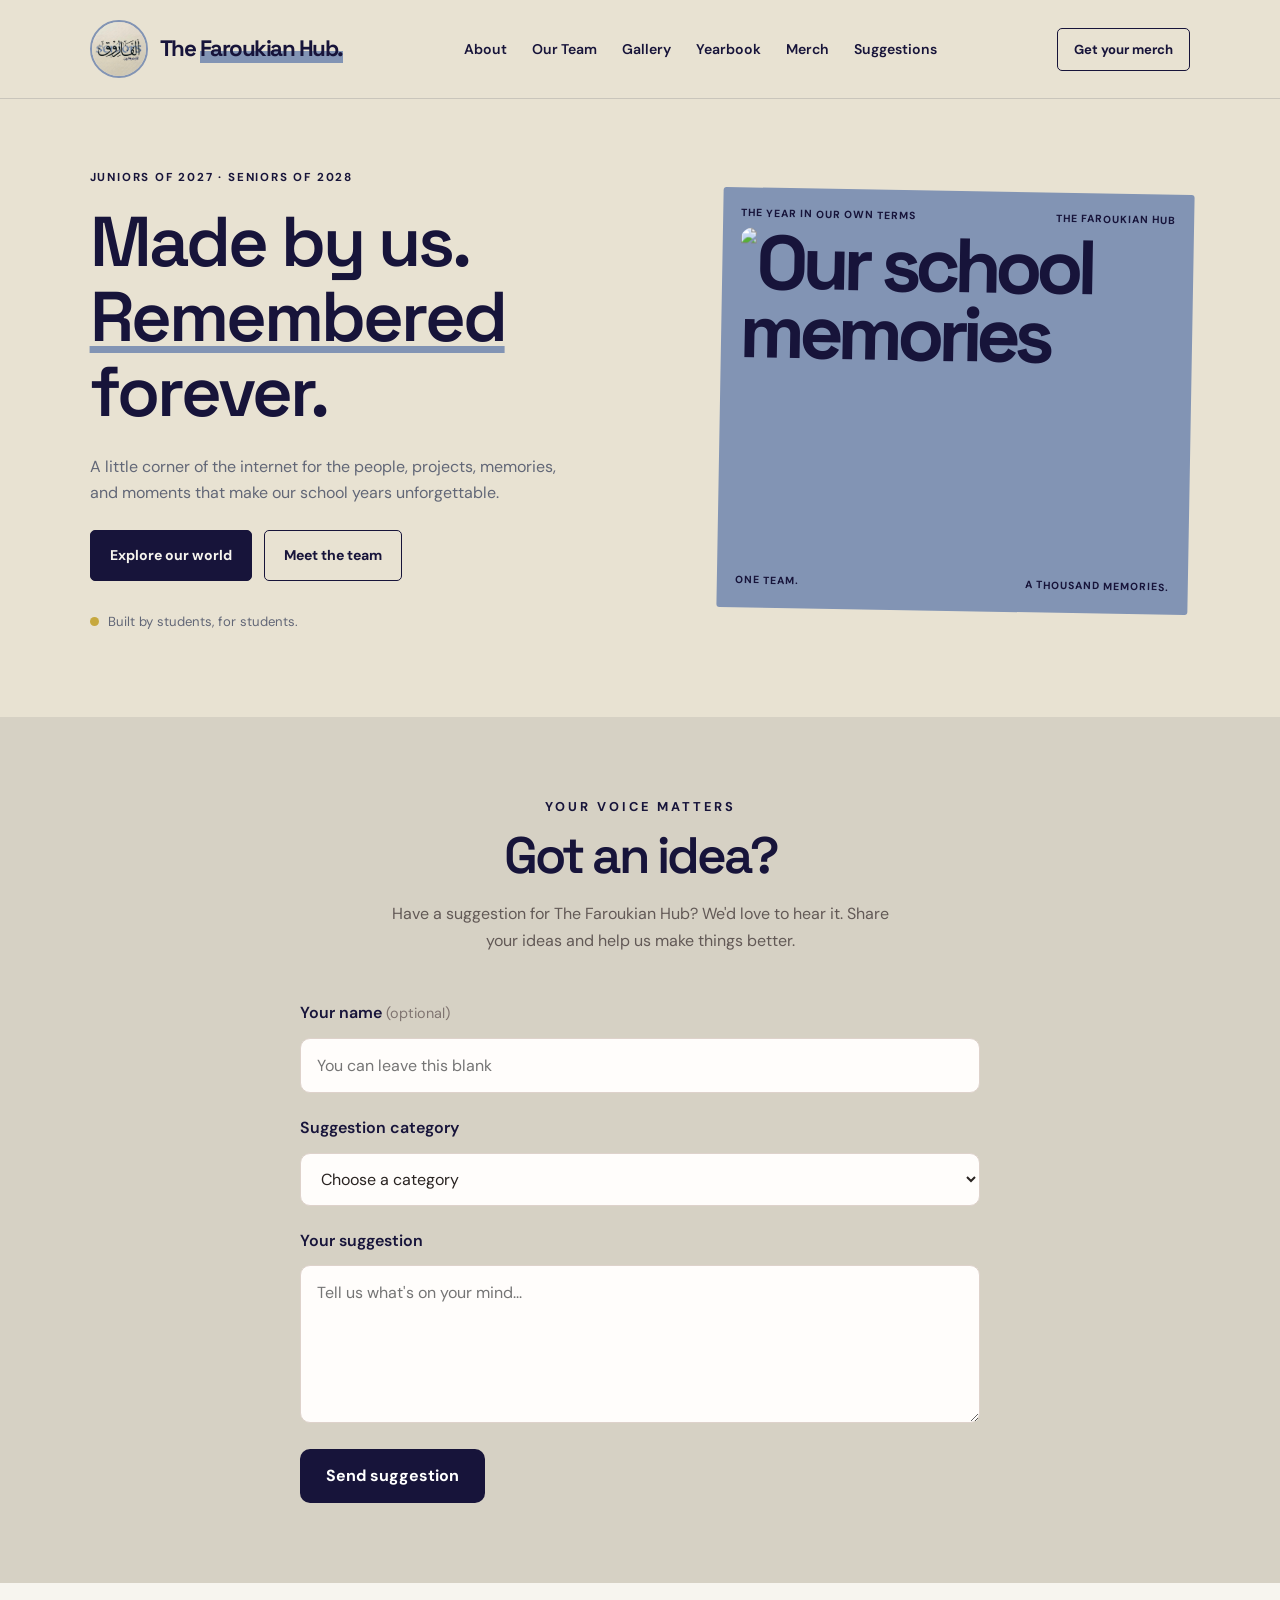
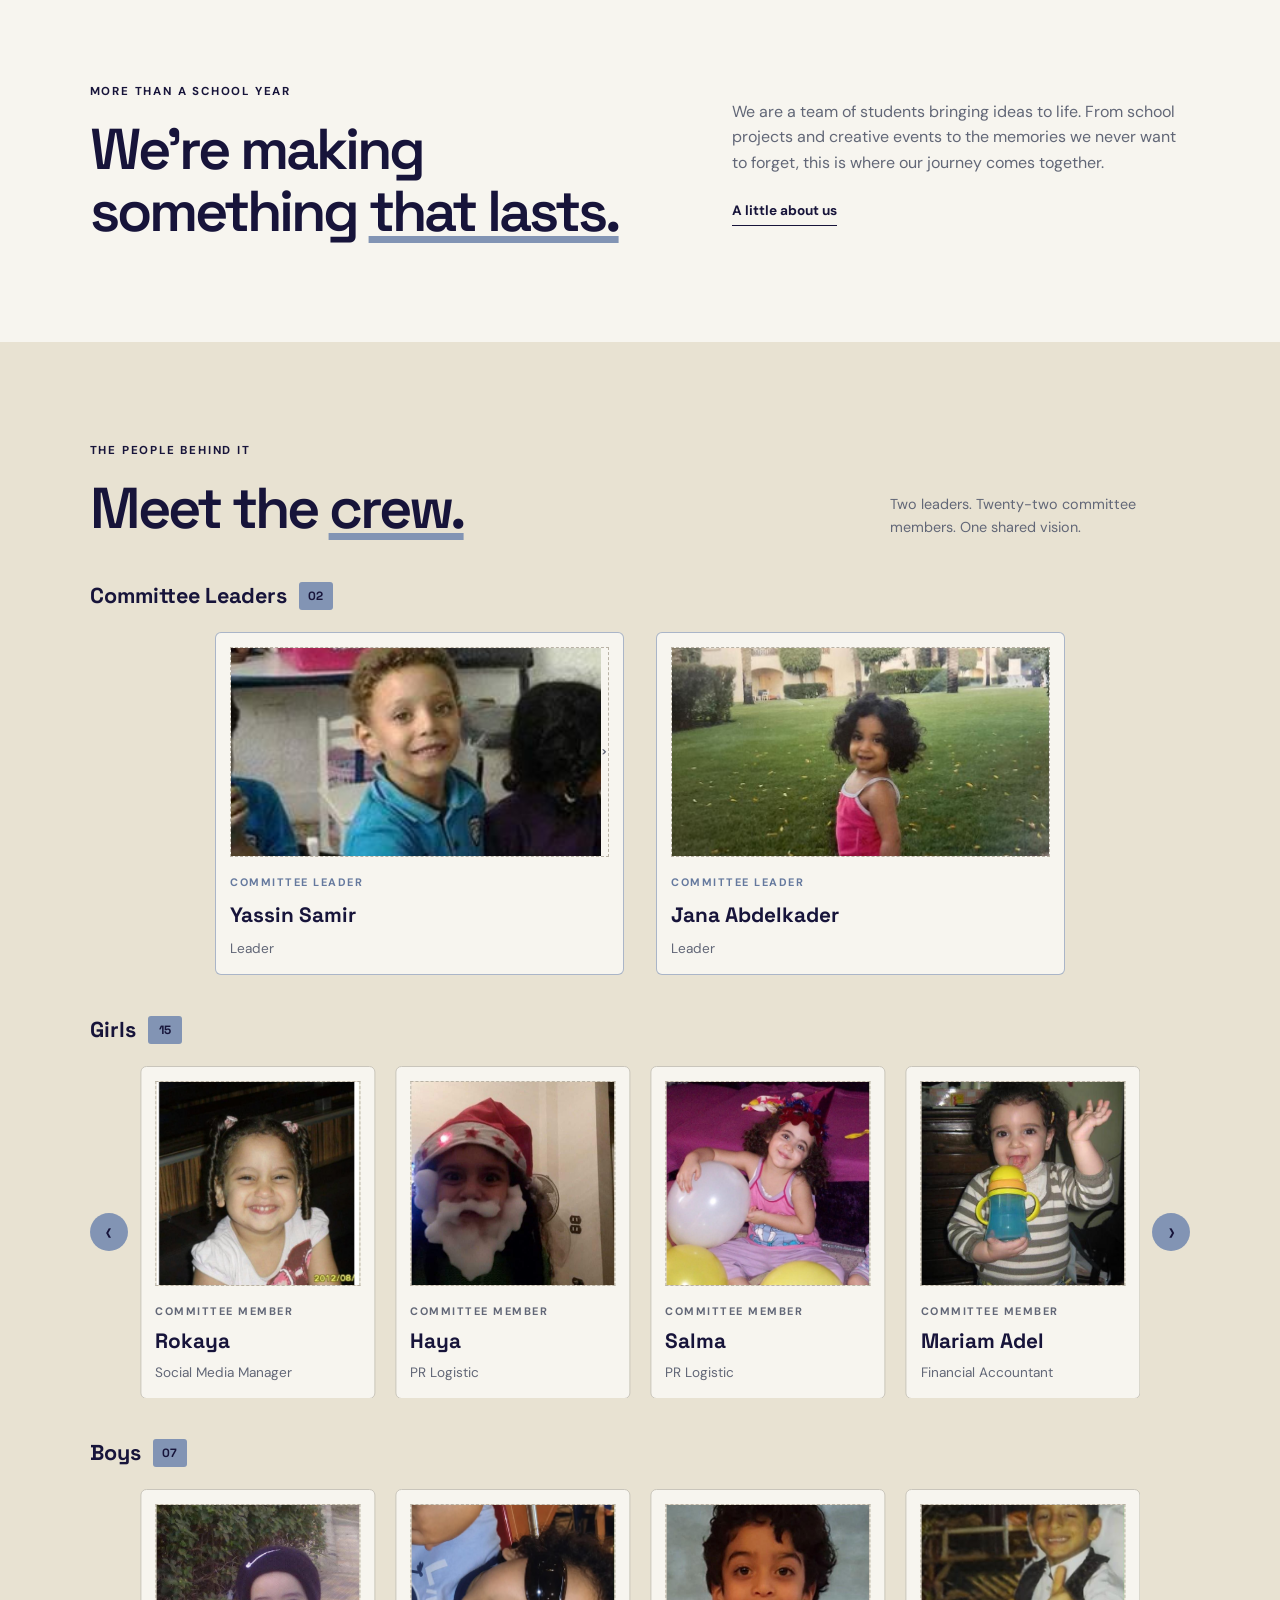
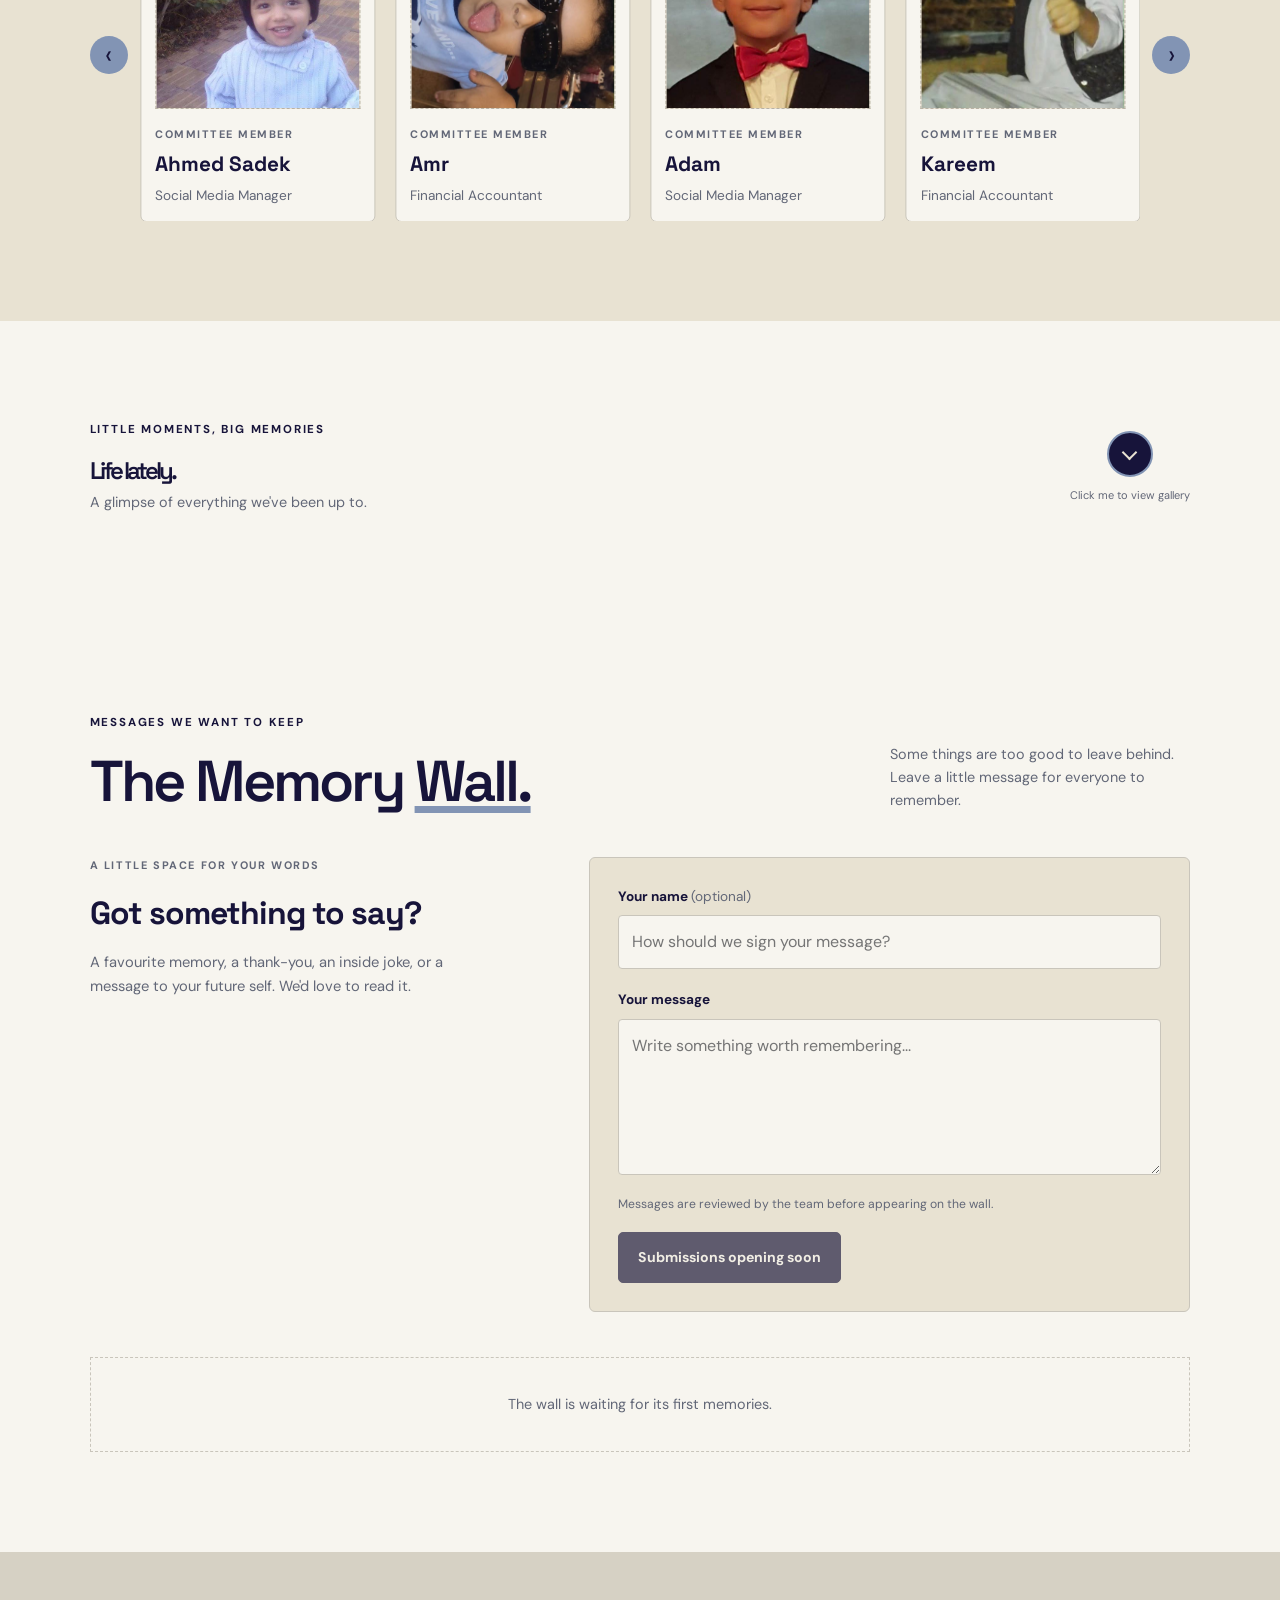
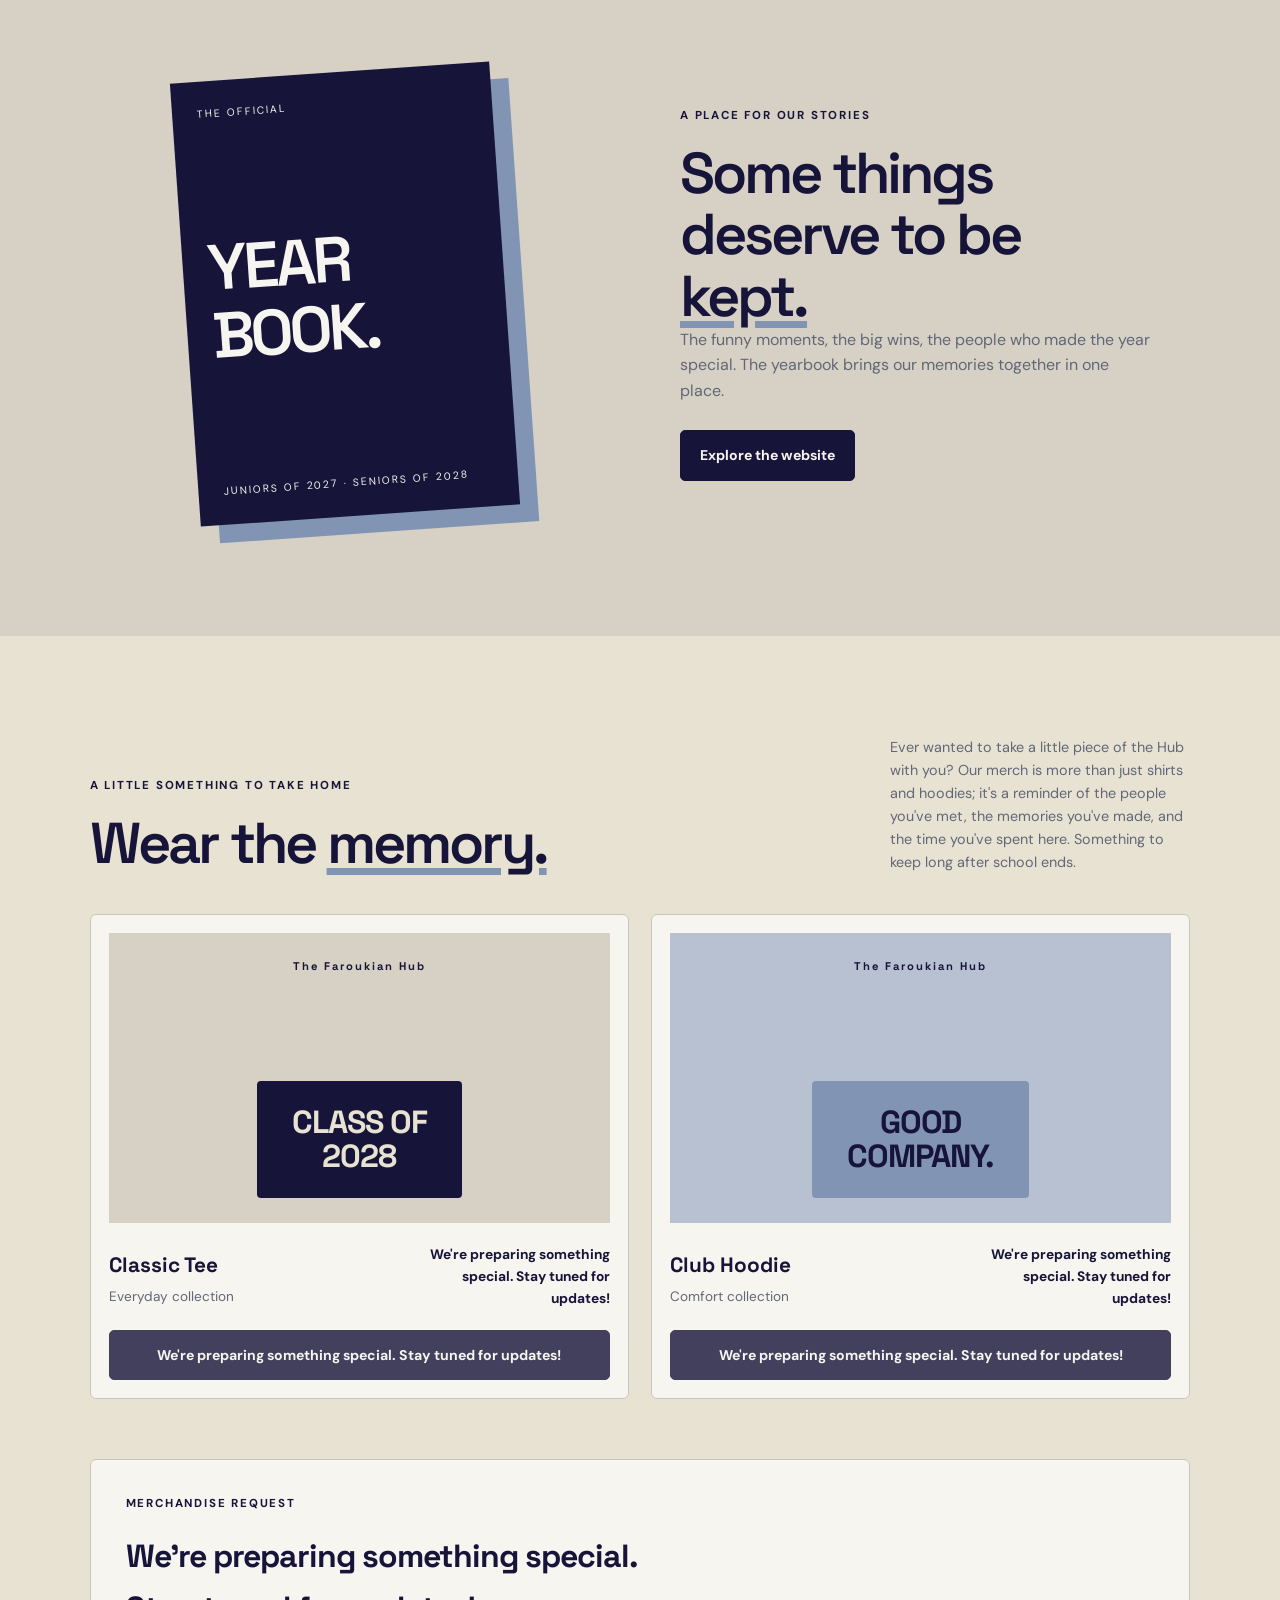
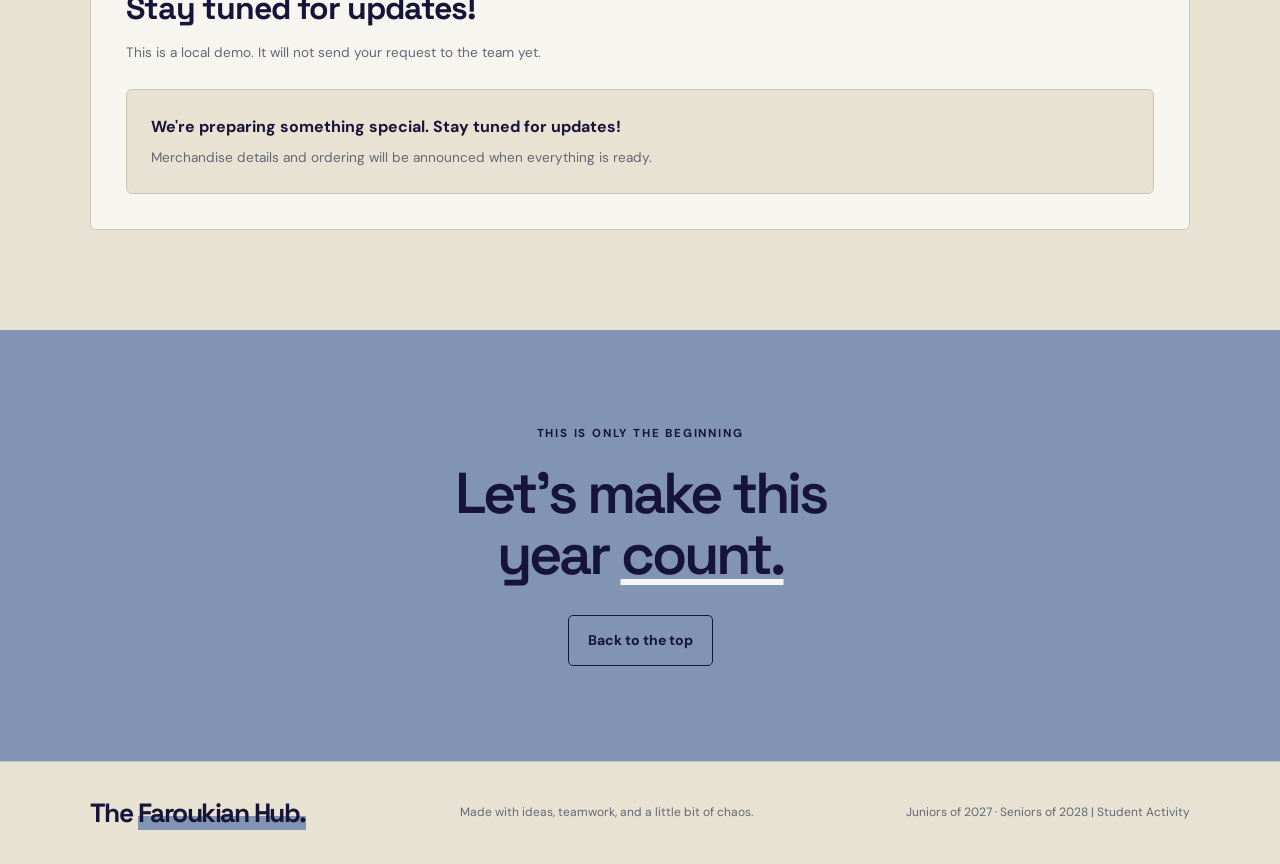
==== commit 5a6a4de7: "add memory wall" ====
--- a/index.html
+++ b/index.html
@@ -481,6 +481,72 @@
 </div>
 			</div>
 		</dialog>
+
+
+<section class="memory-wall section-pad" id="memory-wall">
+    <div class="section-heading">
+        <div>
+            <p class="eyebrow">MESSAGES WE WANT TO KEEP</p>
+            <h2>The Memory <span>Wall.</span></h2>
+        </div>
+        <p class="section-description">
+            Some things are too good to leave behind.
+            Leave a little message for everyone to remember.
+        </p>
+    </div>
+
+    <div class="memory-wall-content">
+        <div class="memory-intro">
+            <p class="memory-wall-note">A LITTLE SPACE FOR YOUR WORDS</p>
+            <h3>Got something to say?</h3>
+            <p>
+                A favourite memory, a thank-you, an inside joke,
+                or a message to your future self. We'd love to read it.
+            </p>
+        </div>
+
+        <form class="memory-form" id="memory-form">
+            <div class="memory-field">
+                <label for="memory-name">Your name <span>(optional)</span></label>
+                <input
+                    type="text"
+                    id="memory-name"
+                    name="name"
+                    maxlength="40"
+                    placeholder="How should we sign your message?"
+                >
+            </div>
+
+            <div class="memory-field">
+                <label for="memory-message">Your message</label>
+                <textarea
+                    id="memory-message"
+                    name="message"
+                    rows="5"
+                    maxlength="500"
+                    placeholder="Write something worth remembering..."
+                    required
+                ></textarea>
+            </div>
+
+            <p class="memory-privacy">
+                Messages are reviewed by the team before appearing
+                on the wall.
+            </p>
+
+            <button class="button button-dark" type="button" disabled>
+                Submissions opening soon
+            </button>
+        </form>
+    </div>
+
+    <div class="memory-cards" id="memory-cards">
+        <p class="memory-empty">
+            The wall is waiting for its first memories.
+        </p>
+    </div>
+</section>
+
 
 		<section class="yearbook section-pad" id="yearbook">
 			<div class="yearbook-art">
--- a/our-space-style MAIN.css
+++ b/our-space-style MAIN.css
@@ -2139,184 +2139,144 @@
 
 
 
-
-/* =================================
-   HAND-DRAWN GOLD DOODLES
-================================= */
-
-:root {
-    --doodle-gold: #C6A45C;
-    --doodle-gold-soft: #D4B979;
-}
-
-/* Give sections room for decorations */
-.hero,
-.intro,
-.team,
-.gallery,
-.yearbook,
-.shop {
-    position: relative;
-}
-
-/* Little gold stars */
-.hero-content::after,
-.intro-copy::after,
-.yearbook-copy::after,
-.section-heading::after {
-    content: "✧";
-    position: absolute;
-    color: var(--doodle-gold);
-    font-size:  thirty;
-    font-size: 30px;
+/* MEMORY WALL */
+
+.memory-wall {
+    background: var(--white);
+}
+
+.memory-wall-content {
+    display: grid;
+    grid-template-columns: 0.85fr 1.15fr;
+    gap: 55px;
+    align-items: start;
+    margin-top: 45px;
+}
+
+.memory-intro {
+    max-width: 390px;
+}
+
+.memory-wall-note {
+    font-size: 0.68rem;
+    font-weight: 700;
+    letter-spacing: 1.6px;
+    color: var(--muted);
+    margin-bottom: 14px;
+}
+
+.memory-intro h3 {
+    font-family: "Space Grotesk", sans-serif;
+    font-size: 2rem;
+    letter-spacing: -1px;
+    margin-bottom: 12px;
+}
+
+.memory-intro > p:last-child {
+    color: var(--muted);
+    font-size: 0.92rem;
+}
+
+.memory-form {
+    padding: 28px;
+    background: var(--paper);
+    border: 1px solid var(--line);
+    border-radius: 6px;
+}
+
+.memory-field {
+    display: flex;
+    flex-direction: column;
+    gap: 8px;
+    margin-bottom: 20px;
+}
+
+.memory-field label {
+    font-size: 0.85rem;
+    font-weight: 700;
+}
+
+.memory-field label span {
+    color: var(--muted);
     font-weight: 400;
-    pointer-events: none;
-}
-
-.hero-content::after {
-    right: 4%;
-    bottom: 5%;
-    font-size: 25px;
-}
-
-.intro-copy::after {
-    right: -35px;
-    top: 5px;
-    font-size: 28px;
-}
-
-.yearbook-copy::after {
-    right: 0;
-    top: -35px;
-    font-size: 30px;
-}
-
-.section-heading {
-    position: relative;
-}
-
-.section-heading::after {
-    right: 2%;
-    top: -22px;
-    font-size: 24px;
-}
-
-/* Three fanning emphasis strokes */
-.hero h1,
-.intro h2,
-.section-heading h2,
-.yearbook-copy h2 {
-    position: relative;
-}
-
-.hero h1::after,
-.intro h2::after,
-.section-heading h2::after,
-.yearbook-copy h2::after {
-    content: "";
-    position: absolute;
-    width: 38px;
-    height: 32px;
-    right: -43px;
-    top: 0;
-    background-repeat: no-repeat;
-    background-size: contain;
-    background-image: url("data:image/svg+xml,%3Csvg xmlns='http://www.w3.org/2000/svg' viewBox='0 0 50 32'%3E%3Cg fill='none' stroke='%23C6A45C' stroke-width='2.5' stroke-linecap='round'%3E%3Cpath d='M3 23 Q9 13 17 5'/%3E%3Cpath d='M20 26 Q24 15 25 3'/%3E%3Cpath d='M32 23 Q38 14 47 10'/%3E%3C/g%3E%3C/svg%3E");
-    pointer-events: none;
-}
-
-/* Small stars around team carousels */
-.member-carousel {
-    position: relative;
-}
-
-.member-carousel::after {
-    content: "✦";
-    position: absolute;
-    top: -24px;
-    right: 12px;
-    color: var(--doodle-gold);
-    font-size: 19px;
-    pointer-events: none;
-}
-
-/* Curly arrow accents around carousels */
-.member-carousel[data-carousel="girls"]::before,
-.member-carousel[data-carousel="boys"]::before {
-    content: "↝";
-    position: absolute;
-    top: -34px;
-    left: 45%;
-    color: var(--doodle-gold);
-    font-size:  thirty;
-    font-size: 30px;
-    transform: rotate(-25deg);
-    pointer-events: none;
-}
-
-/* Gallery sparkle */
-.gallery-collapsible {
-    position: relative;
-}
-
-.gallery-collapsible::after {
-    content: "✧";
-    position: absolute;
-    top: 4px;
-    right: 15%;
-    color: var(--doodle-gold);
-    font-size: 27px;
-    pointer-events: none;
-}
-
-/* Yearbook cover accent */
-.yearbook-cover::before {
-    content: "✳";
-    position: absolute;
-    top: 38%;
-    left: -28px;
-    color: var(--doodle-gold);
-    font-size: 27px;
-    pointer-events: none;
-}
-
-/* Merch accents */
-.product-card {
-    position: relative;
-}
-
-.product-card::after {
-    content: "✧";
-    position: absolute;
-    top: 12px;
-    right: 12px;
-    color: var(--doodle-gold);
-    font-size: 21px;
-    pointer-events: none;
-}
-
-/* Keep doodles subtle on smaller screens */
+}
+
+.memory-field input,
+.memory-field textarea {
+    width: 100%;
+    padding: 13px;
+    background: var(--white);
+    border: 1px solid var(--line);
+    border-radius: 4px;
+    color: var(--ink);
+    font: inherit;
+    resize: vertical;
+}
+
+.memory-field input:focus,
+.memory-field textarea:focus {
+    outline: 2px solid var(--yellow);
+    outline-offset: 2px;
+}
+
+.memory-privacy {
+    color: var(--muted);
+    font-size: 0.76rem;
+    margin-bottom: 18px;
+}
+
+.memory-form button:disabled {
+    opacity: 0.65;
+    cursor: not-allowed;
+    transform: none;
+}
+
+.memory-cards {
+    display: grid;
+    grid-template-columns: repeat(3, minmax(0, 1fr));
+    gap: 18px;
+    margin-top: 45px;
+}
+
+.memory-empty {
+    grid-column: 1 / -1;
+    padding: 35px;
+    border: 1px dashed var(--line);
+    color: var(--muted);
+    text-align: center;
+    font-size: 0.9rem;
+}
+
+.memory-card {
+    padding: 24px;
+    background: var(--paper);
+    border: 1px solid var(--line);
+    border-radius: 5px;
+}
+
+.memory-card p {
+    white-space: pre-wrap;
+    overflow-wrap: anywhere;
+}
+
+.memory-card-author {
+    margin-top: 18px;
+    color: var(--muted);
+    font-size: 0.78rem;
+    font-weight: 700;
+}
+
 @media (max-width: 700px) {
-    .hero h1::after,
-    .intro h2::after,
-    .section-heading h2::after,
-    .yearbook-copy h2::after {
-        width: 27px;
-        height: 23px;
-        right: -25px;
-    }
-
-    .intro-copy::after,
-    .yearbook-copy::after {
-        display: none;
-    }
-
-    .member-carousel[data-carousel]::before {
-        display: none;
-    }
-
-    .section-heading::after {
-        right: 0;
-        top: -15px;
-    }
-}
+    .memory-wall-content {
+        grid-template-columns: 1fr;
+        gap: 25px;
+    }
+
+    .memory-cards {
+        grid-template-columns: 1fr;
+    }
+
+    .memory-form {
+        padding: 20px;
+    }
+}
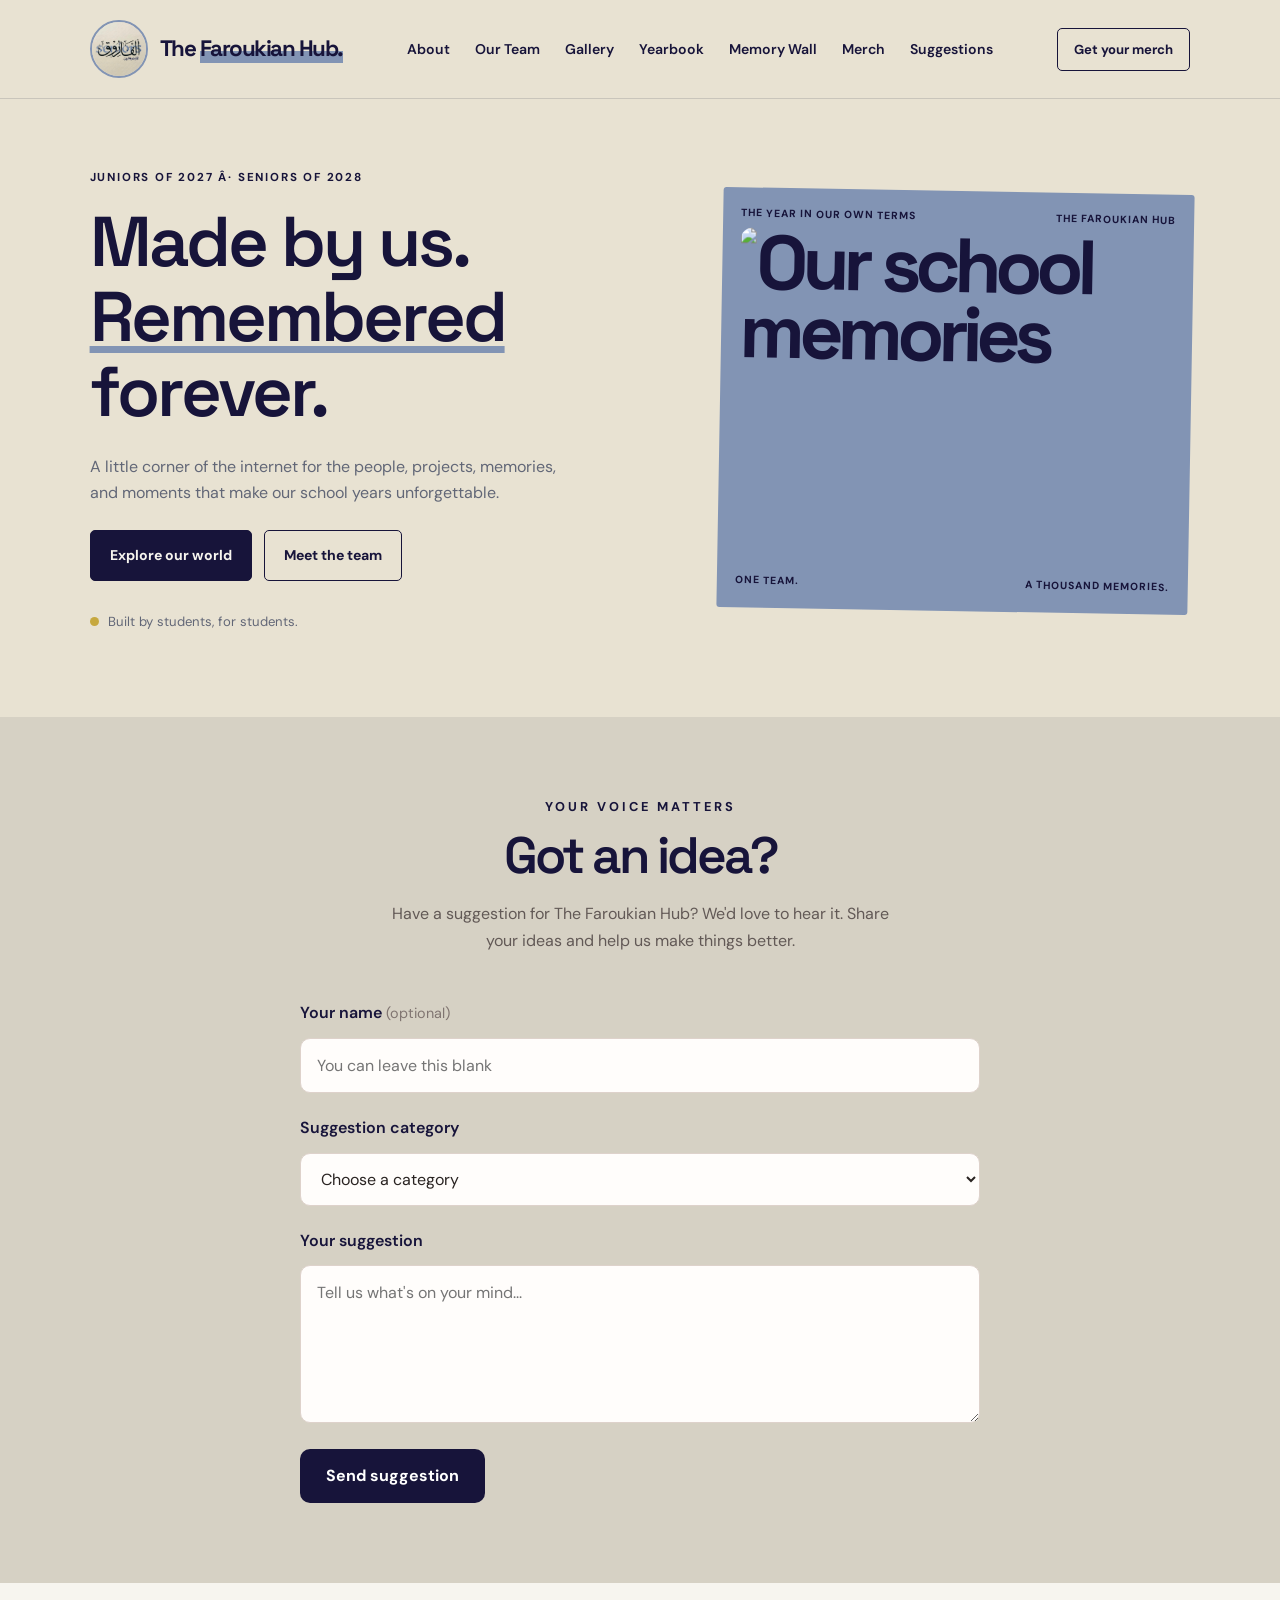
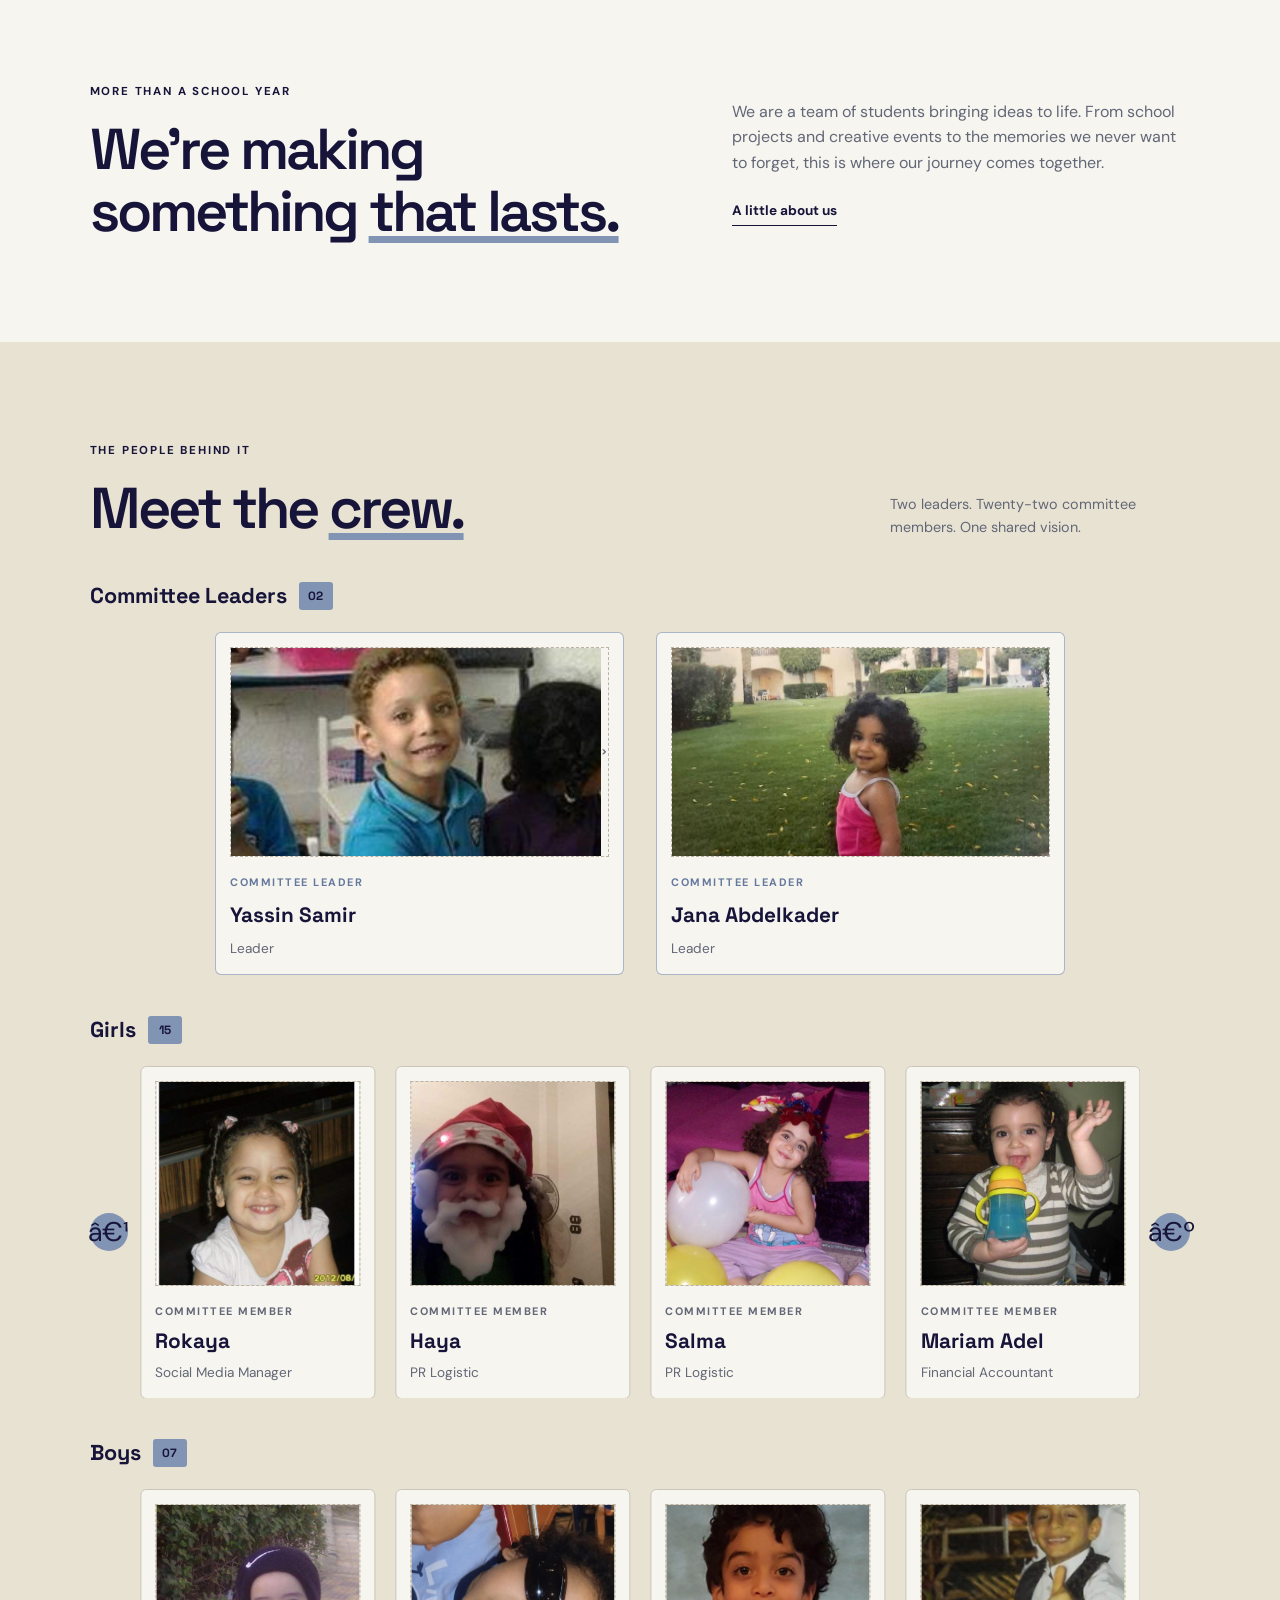
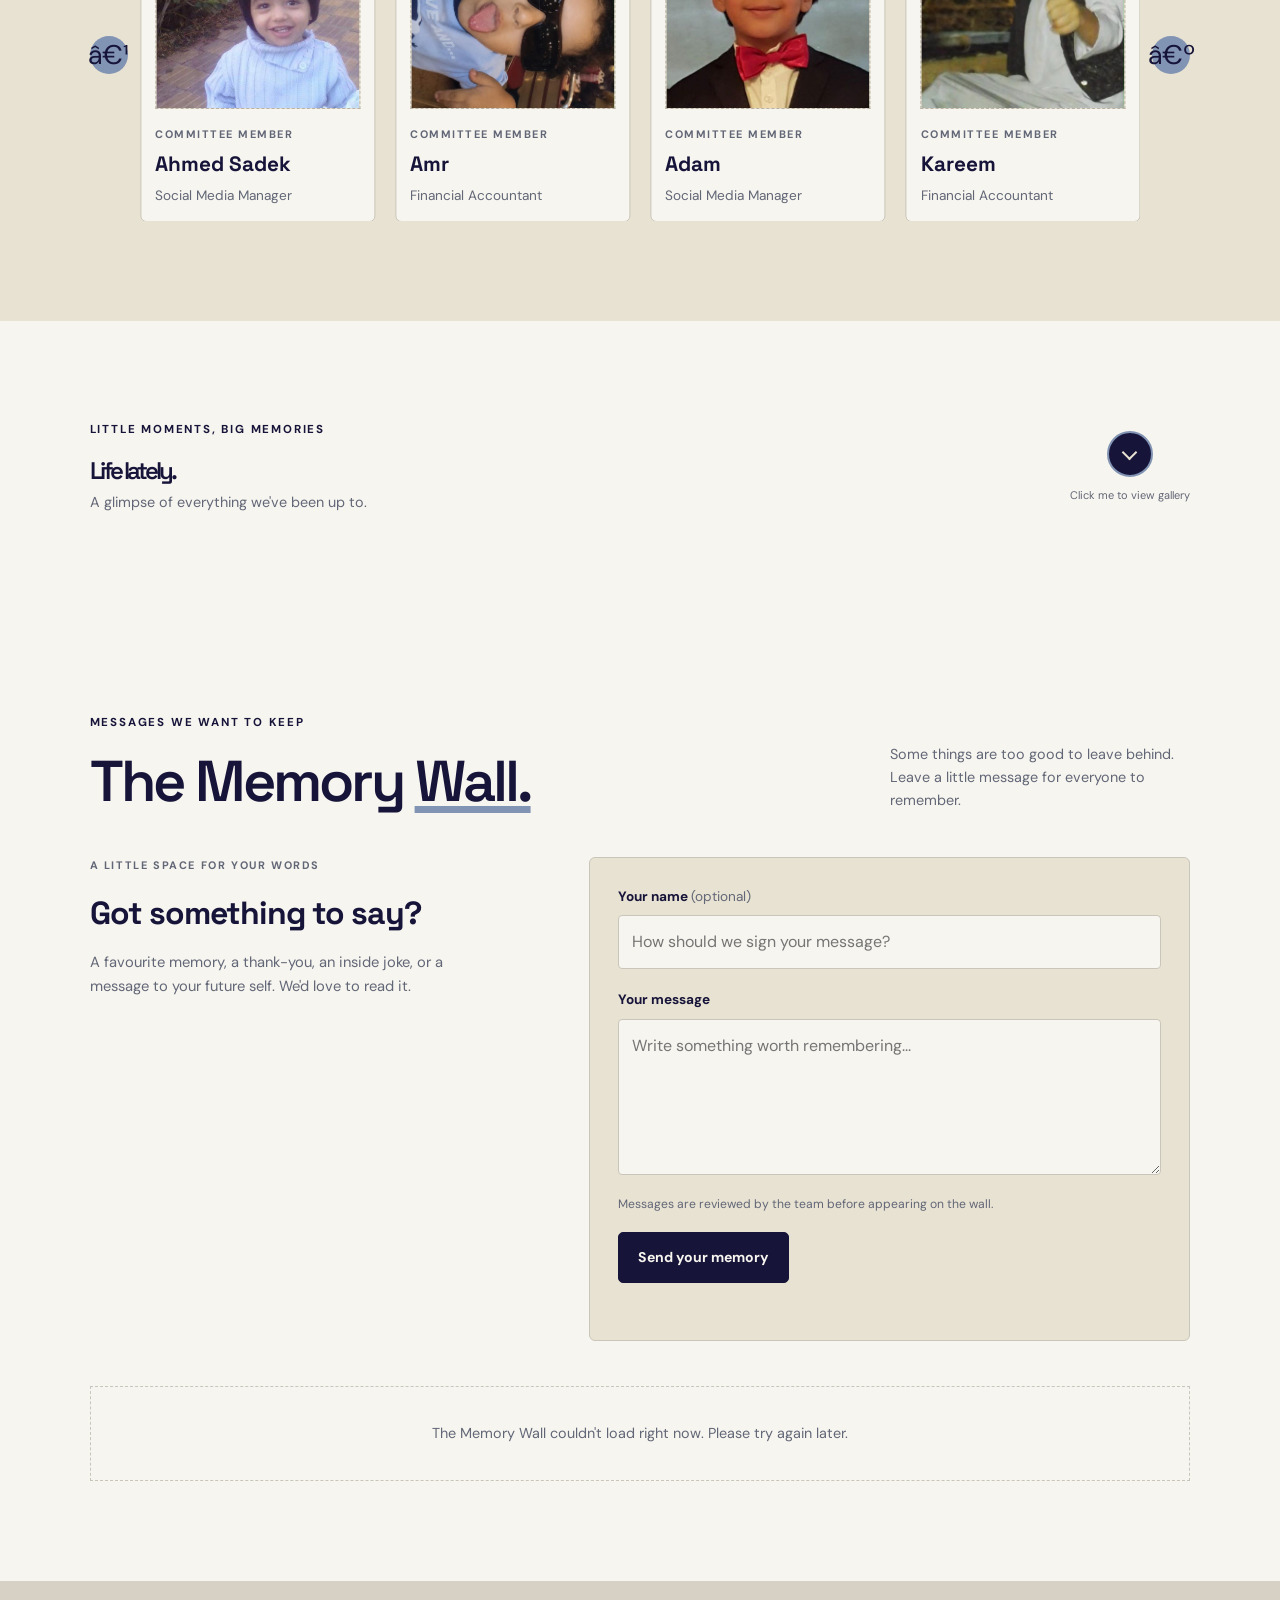
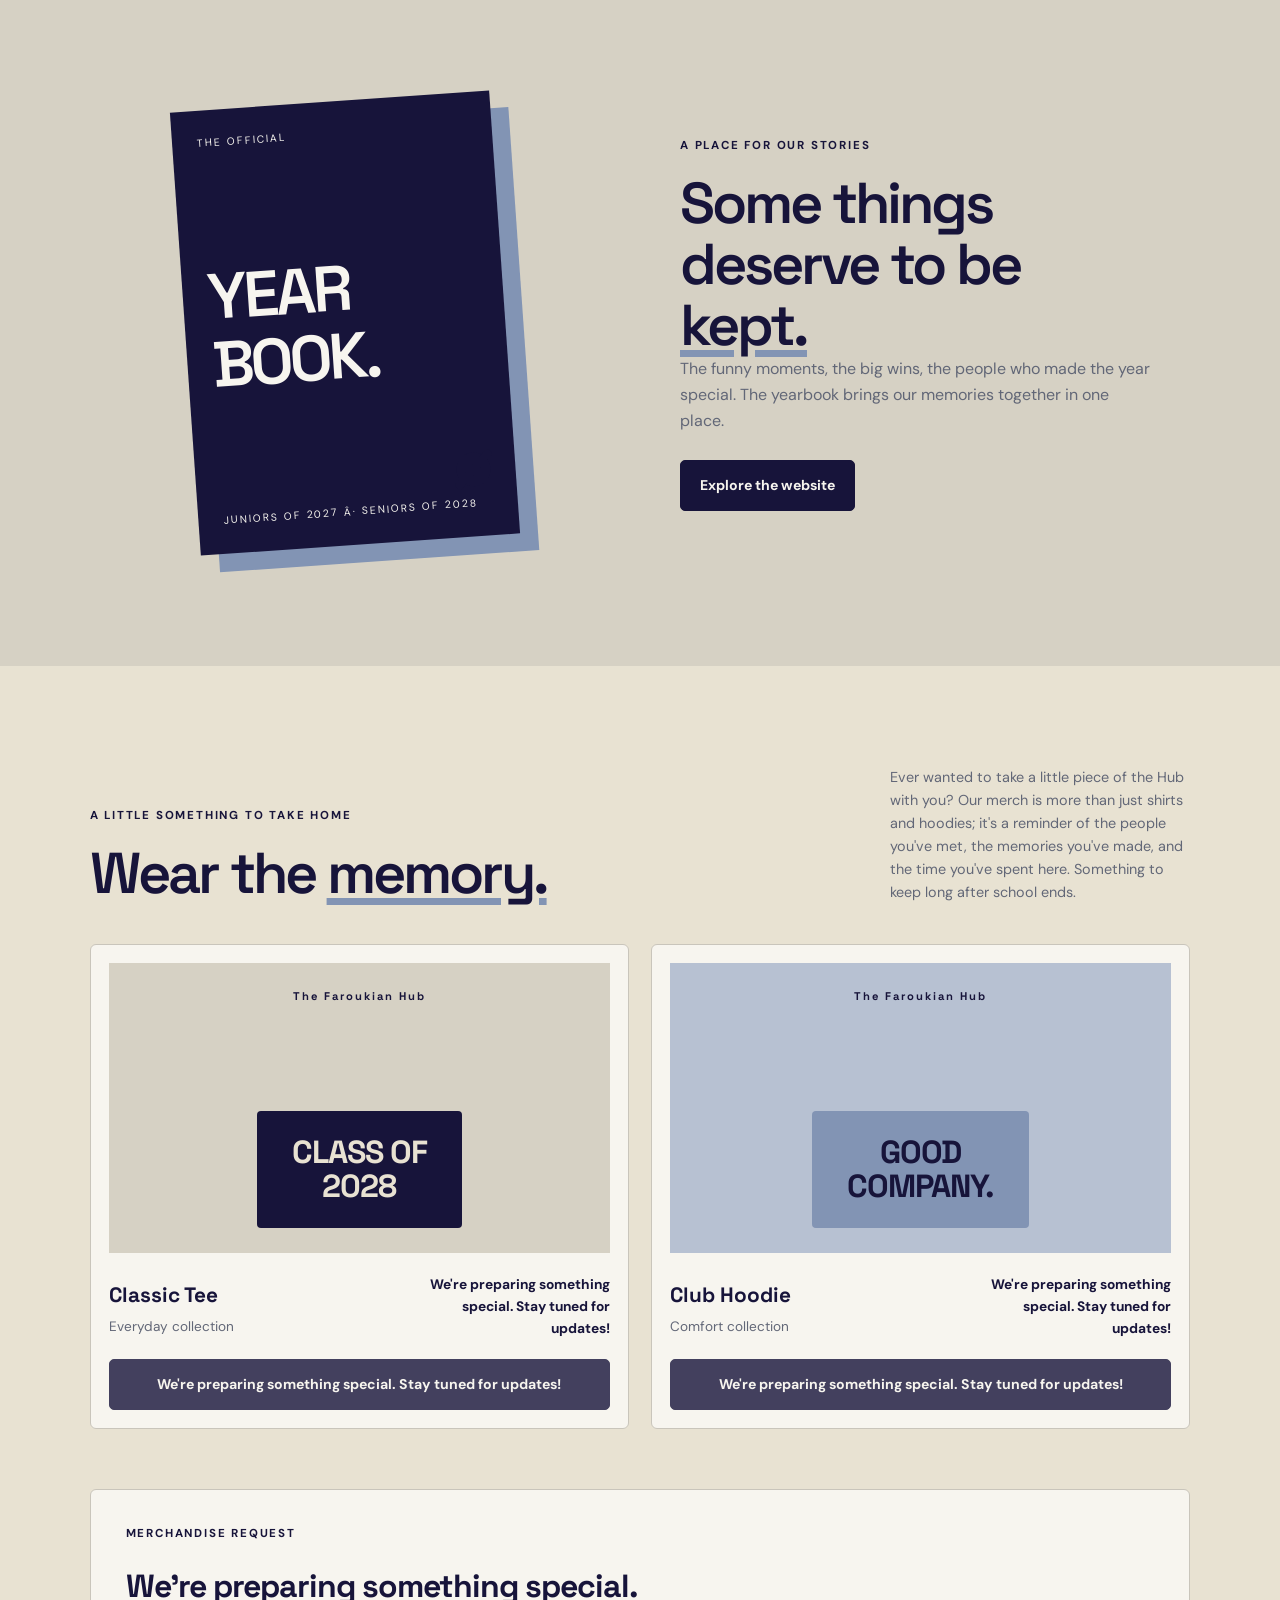
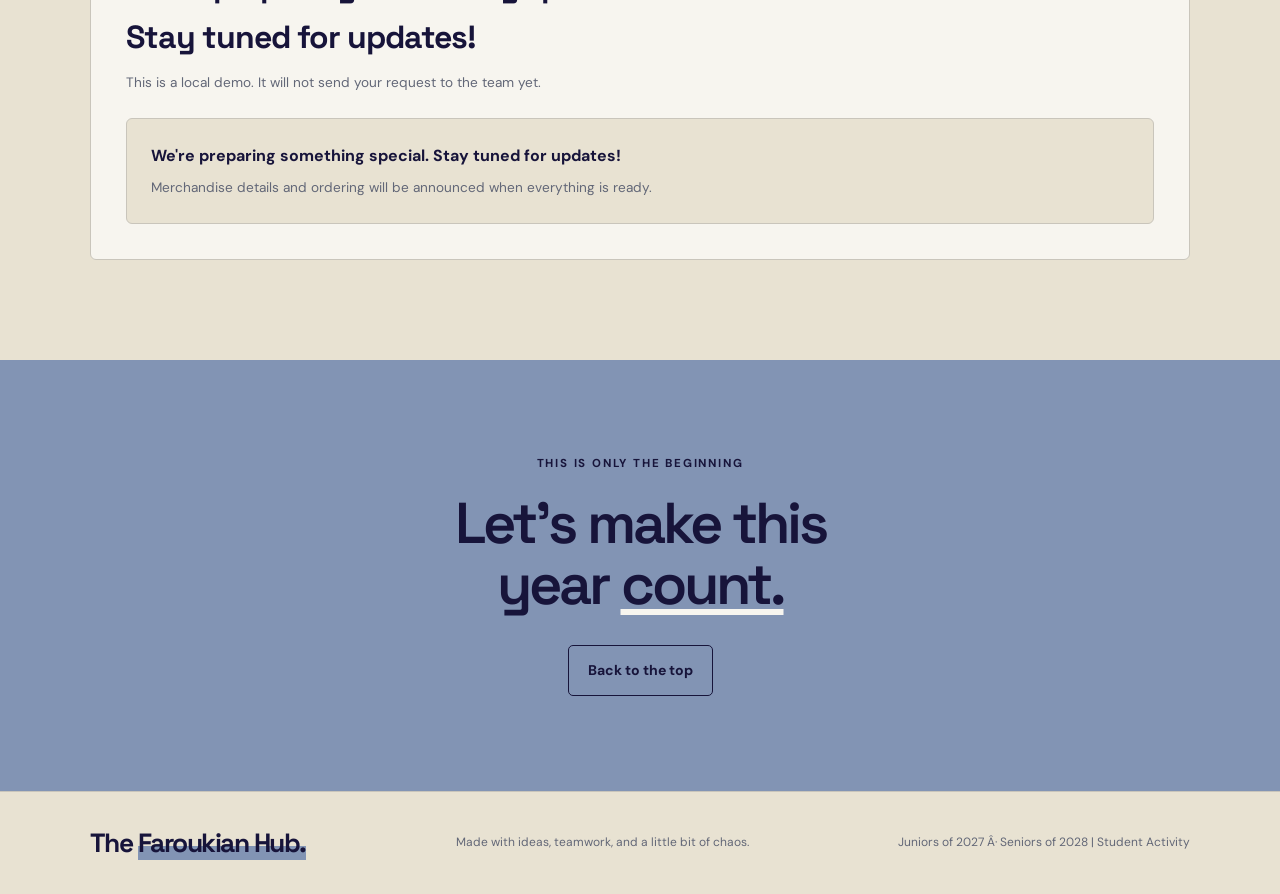
==== commit b75caada: "memory wall updates" ====
--- a/index.html
+++ b/index.html
@@ -24,6 +24,7 @@
         <a href="#team">Our Team</a>
         <a href="#gallery">Gallery</a>
         <a href="#yearbook">Yearbook</a>
+        <a href="#memory-wall">Memory Wall</a>
         <a href="#shop">Merch</a>
         <a href="#suggestions">Suggestions</a>
     </nav>
@@ -35,7 +36,7 @@
 	<main>
 		<section class="hero" id="home">
 			<div class="hero-content">
-				<p class="eyebrow">JUNIORS OF 2027 · SENIORS OF 2028 </p>
+				<p class="eyebrow">JUNIORS OF 2027 Â· SENIORS OF 2028 </p>
 
 				<h1>Made by us.<br>
 					<span>Remembered</span> forever.
@@ -190,7 +191,7 @@
 			<div class="team-group">
 				<h3 class="team-group-title">Girls <span>15</span></h3>
 				<div class="member-carousel" data-carousel="girls">
-    <button class="carousel-arrow carousel-prev" type="button" aria-label="Previous girls">‹</button>
+    <button class="carousel-arrow carousel-prev" type="button" aria-label="Previous girls">â€¹</button>
     <div class="carousel-viewport">
         <div class="team-grid members-grid carousel-track">
     
@@ -333,14 +334,14 @@
 
 			 </div>
     </div>
-    <button class="carousel-arrow carousel-next" type="button" aria-label="Next girls">›</button>
+    <button class="carousel-arrow carousel-next" type="button" aria-label="Next girls">â€º</button>
 </div>
 </div>
 
 			<div class="team-group">
 				<h3 class="team-group-title">Boys <span>07</span></h3>
 				<div class="member-carousel" data-carousel="boys">
-    <button class="carousel-arrow carousel-prev" type="button" aria-label="Previous boys">‹</button>
+    <button class="carousel-arrow carousel-prev" type="button" aria-label="Previous boys">â€¹</button>
     <div class="carousel-viewport">
         <div class="team-grid members-grid carousel-track">
 				
@@ -410,7 +411,7 @@
 
 				        </div>
     </div>
-    <button class="carousel-arrow carousel-next" type="button" aria-label="Next boys">›</button>
+    <button class="carousel-arrow carousel-next" type="button" aria-label="Next boys">â€º</button>
 </div>
 </div>
 
@@ -474,7 +475,7 @@
 					<p id="viewer-caption">Imported photo collection.</p>
 				</div>
 				<div class="viewer-navigation">
-    <button class="viewer-nav" id="viewer-zoom-out" type="button">Zoom out −</button>
+    <button class="viewer-nav" id="viewer-zoom-out" type="button">Zoom out âˆ’</button>
     <button class="viewer-nav" id="viewer-zoom-in" type="button">Zoom in +</button>
     <button class="viewer-nav" id="viewer-prev" type="button" aria-label="Previous photo">Previous</button>
     <button class="viewer-nav" id="viewer-next" type="button" aria-label="Next photo">Next</button>
@@ -534,9 +535,10 @@
                 on the wall.
             </p>
 
-            <button class="button button-dark" type="button" disabled>
-                Submissions opening soon
+            <button class="button button-dark" type="submit" id="memory-submit">
+                Send your memory
             </button>
+            <p class="memory-form-status" id="memory-form-status" role="status" aria-live="polite"></p>
         </form>
     </div>
 
@@ -553,7 +555,7 @@
 				<div class="yearbook-cover">
 					<p>THE OFFICIAL</p>
 					<h3>YEAR<br>BOOK.</h3>
-					<span>JUNIORS OF 2027 · SENIORS OF 2028</span>
+					<span>JUNIORS OF 2027 Â· SENIORS OF 2028</span>
 					<div class="cover-star" aria-hidden="true"></div>
 				</div>
 			</div>
@@ -653,7 +655,7 @@
 		
 	<a href="#home" class="logo">The <span>Faroukian Hub.</span></a>
 		<p>Made with ideas, teamwork, and a little bit of chaos.</p>
-		<p>Juniors of 2027 · Seniors of 2028 | Student Activity</p>
+		<p>Juniors of 2027 Â· Seniors of 2028 | Student Activity</p>
 	
 
 	</footer>
--- a/our-space-style MAIN.css
+++ b/our-space-style MAIN.css
@@ -1,4 +1,3 @@
-
 @import url('https://fonts.googleapis.com/css2?family=DM+Sans:wght@400;500;600;700&family=Space+Grotesk:wght@400;500;600;700&display=swap');
 
 :root {
@@ -2280,3 +2279,20 @@
         padding: 20px;
     }
 }
+
+
+/* Memory Wall form feedback */
+.memory-form-status {
+    min-height: 1.2em;
+    margin-top: 14px;
+    font-size: 0.82rem;
+    line-height: 1.5;
+}
+
+.memory-form-status[data-state="success"] {
+    color: #286344;
+}
+
+.memory-form-status[data-state="error"] {
+    color: #9b3434;
+}
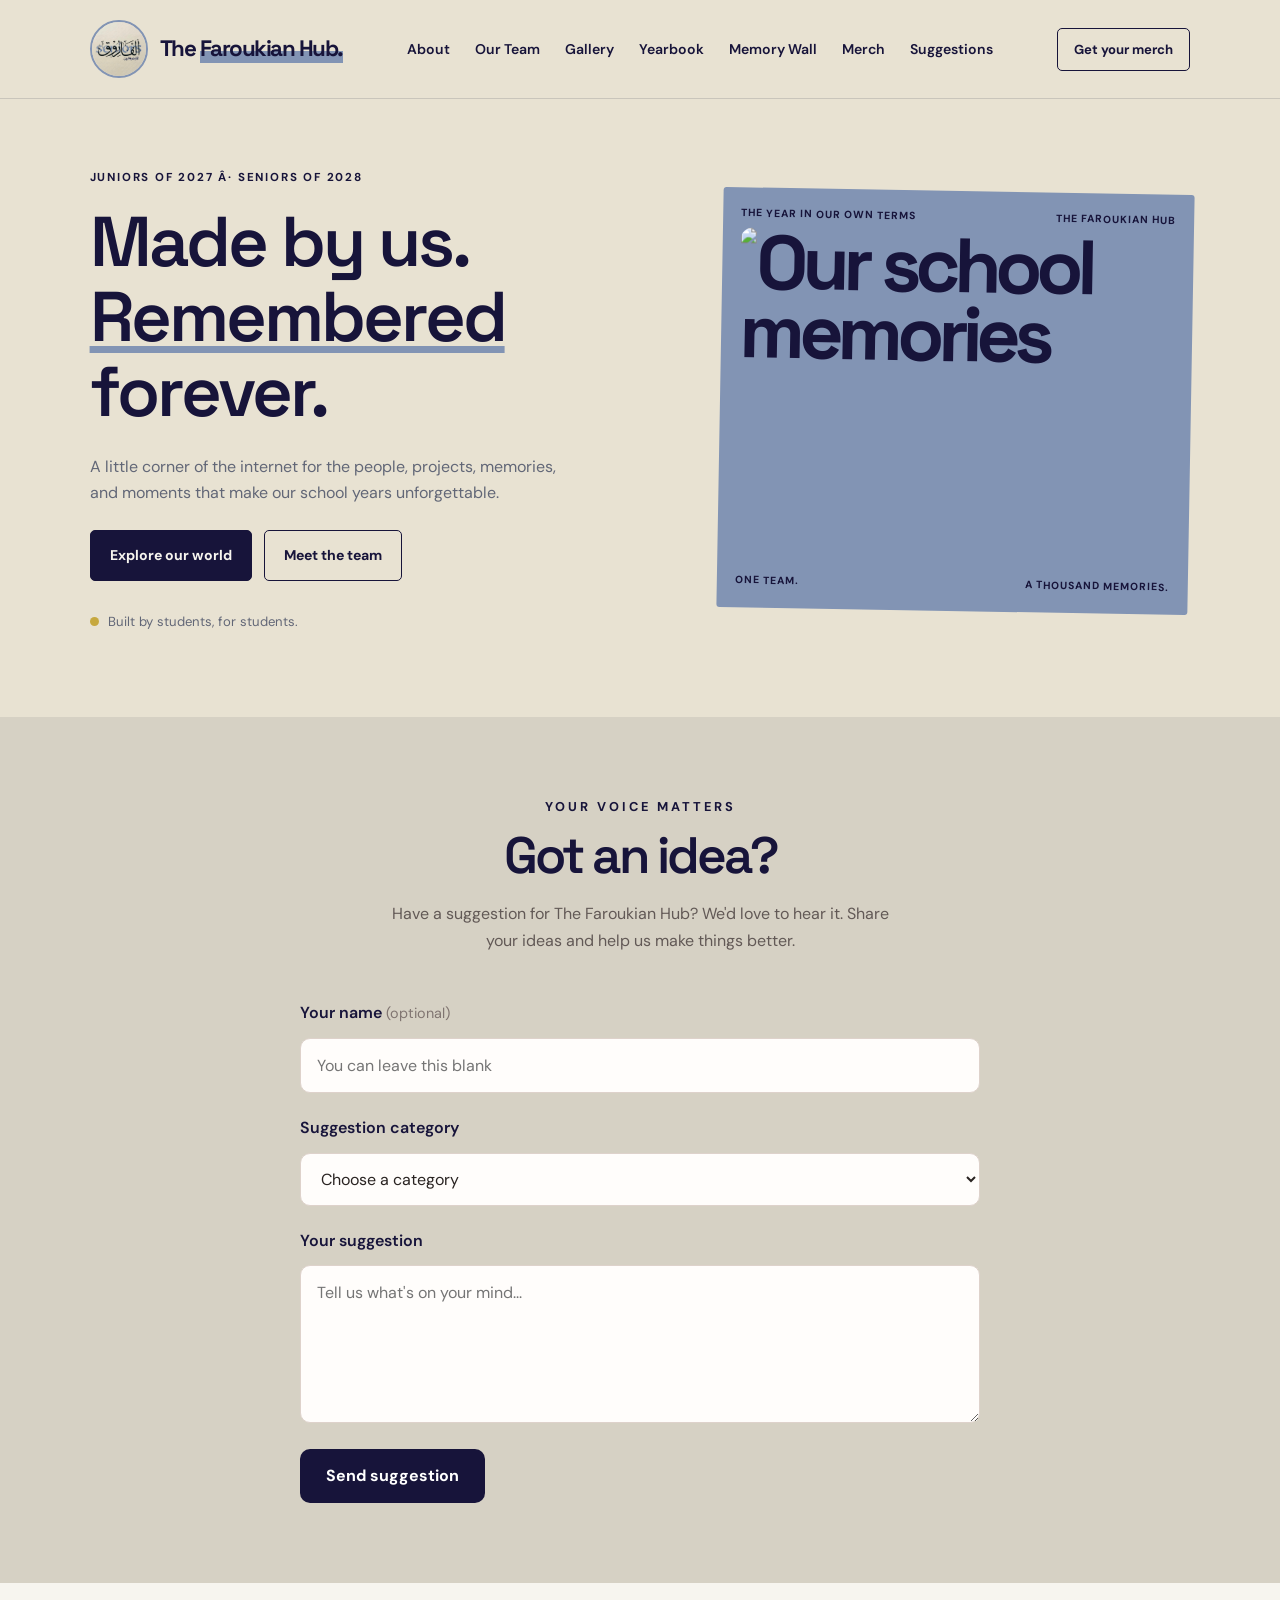
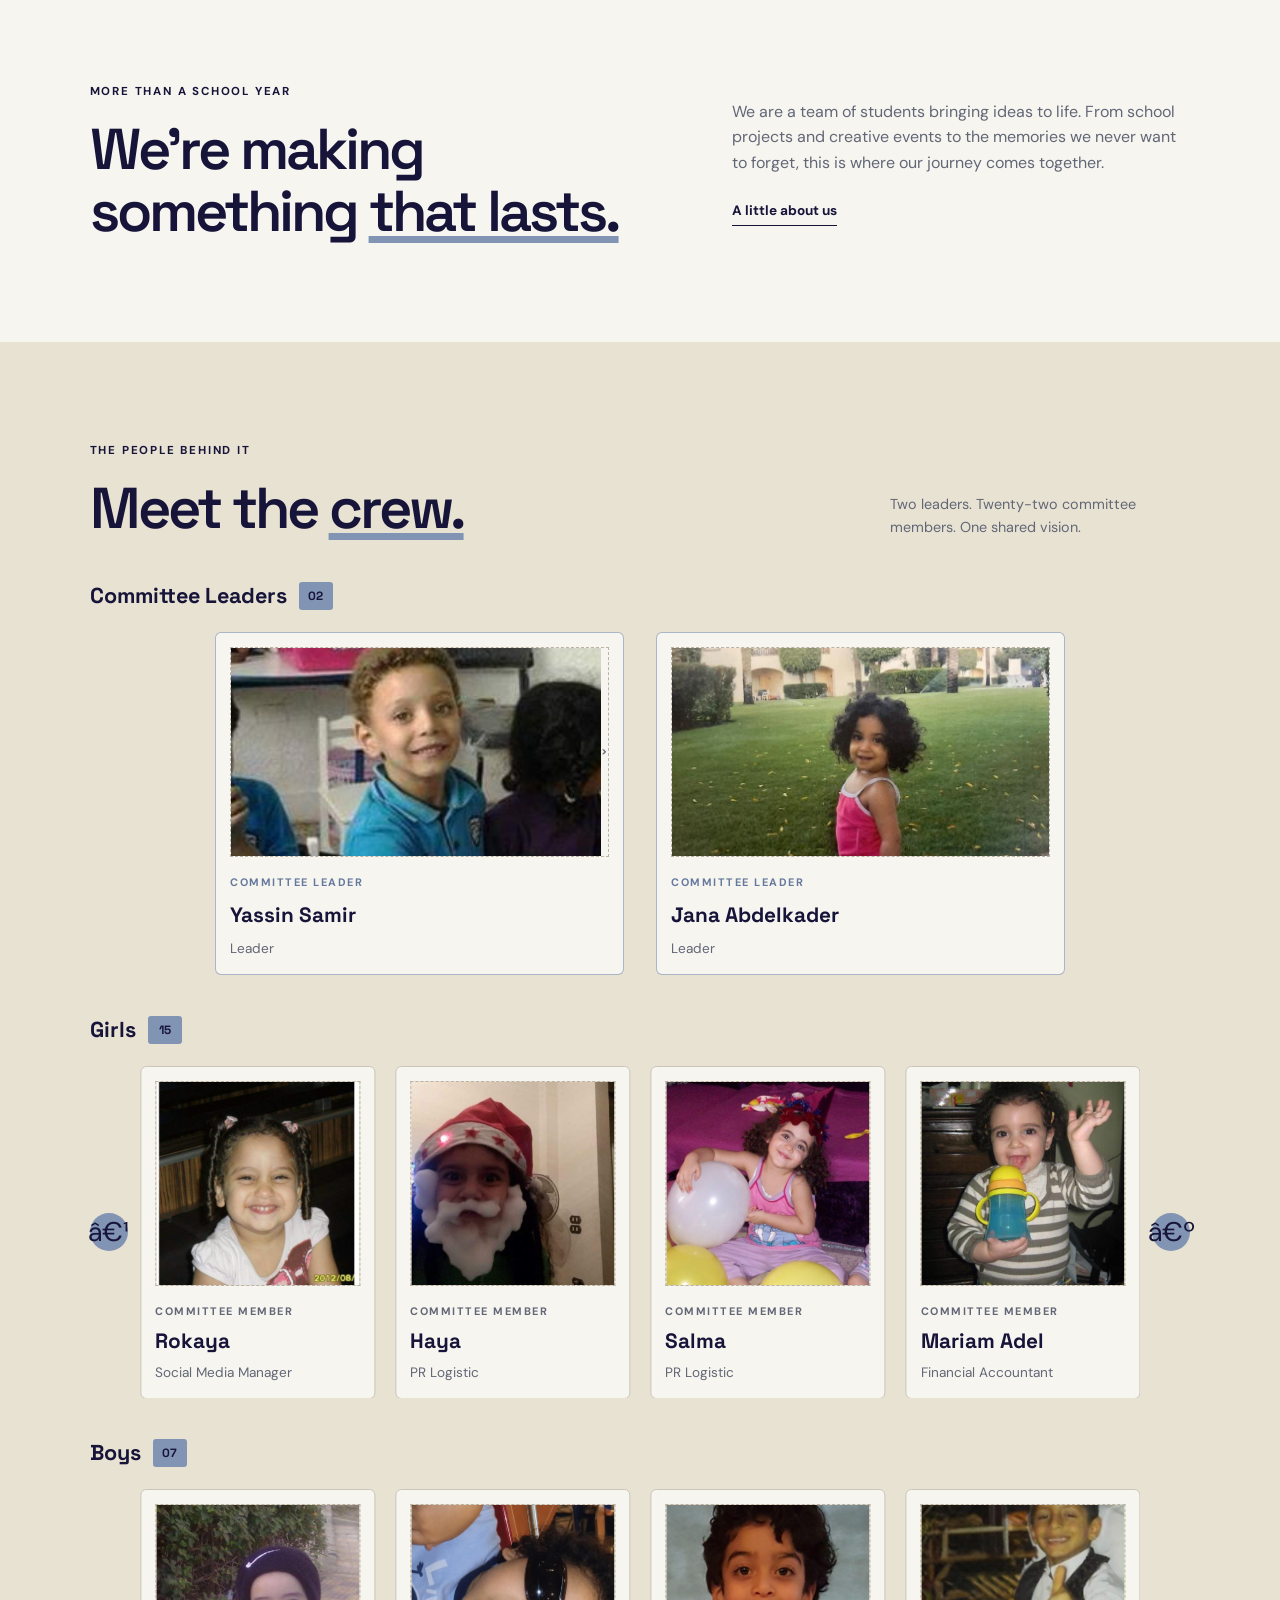
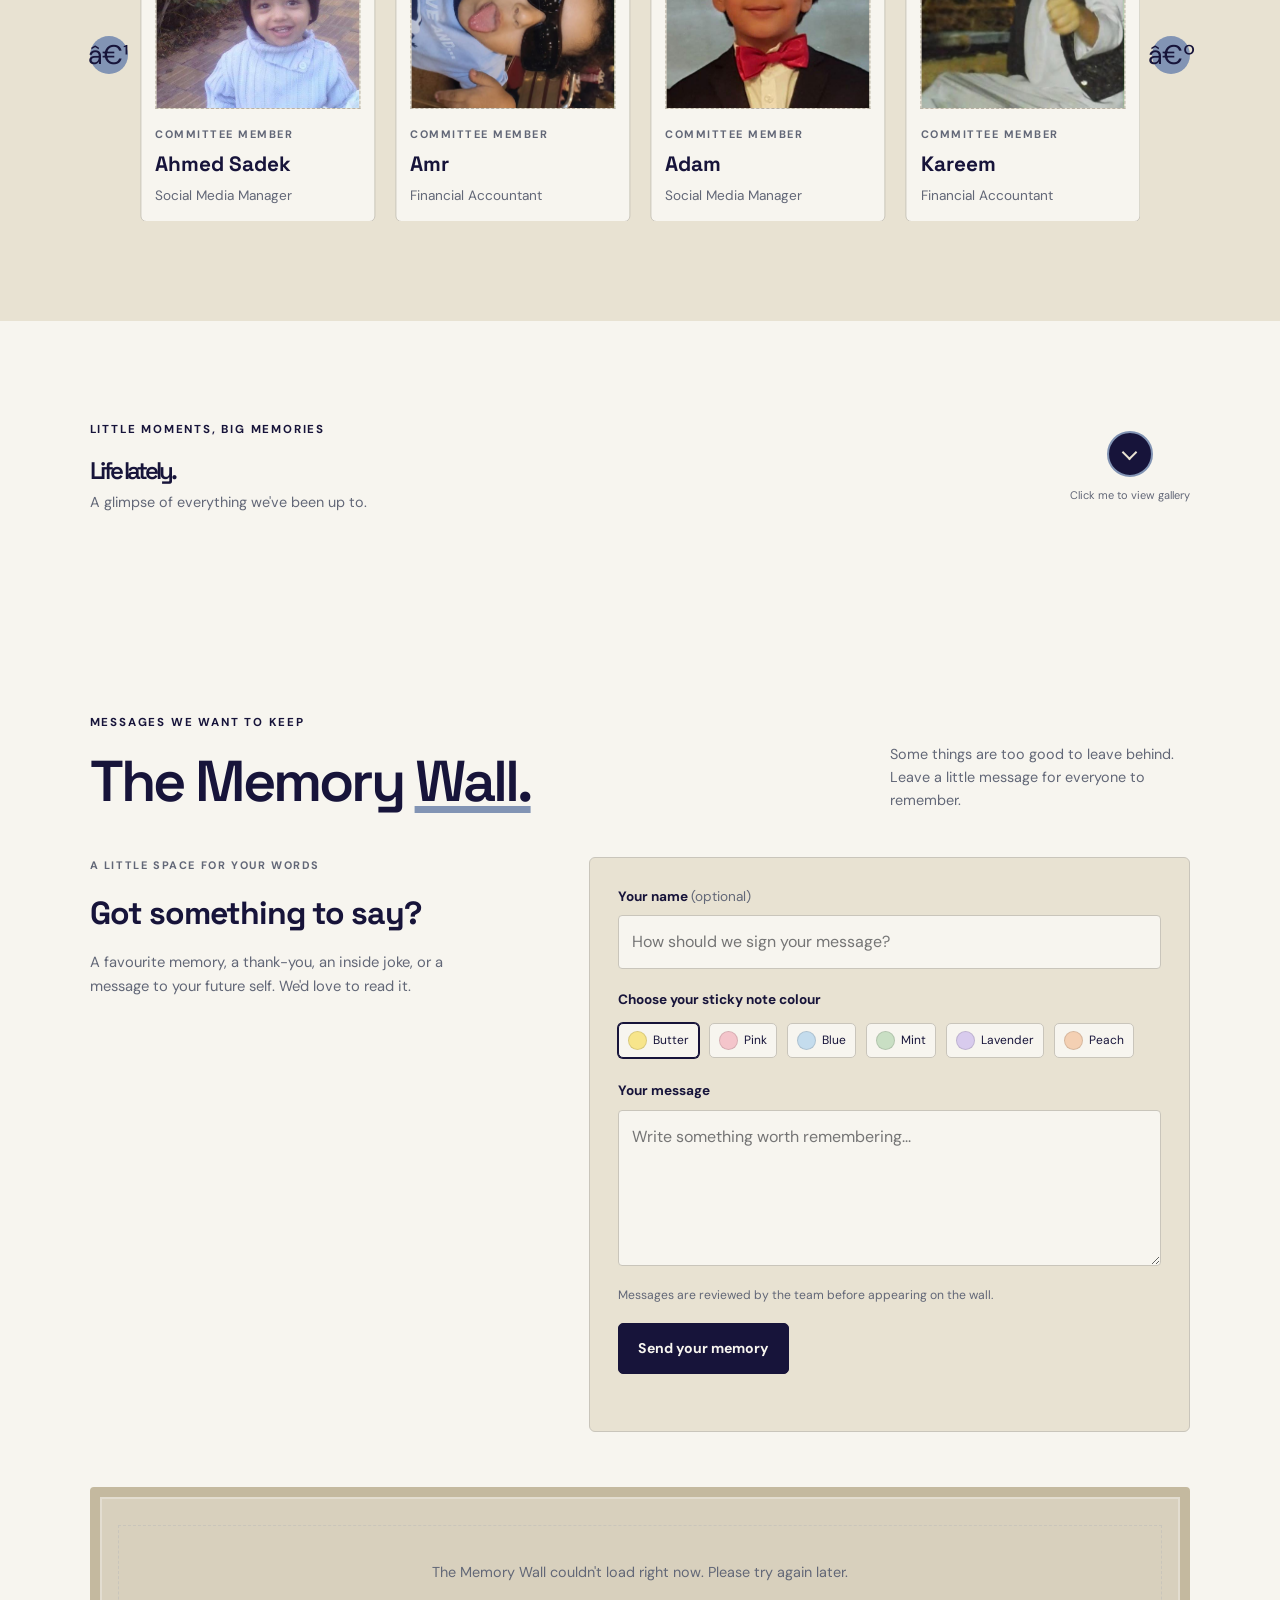
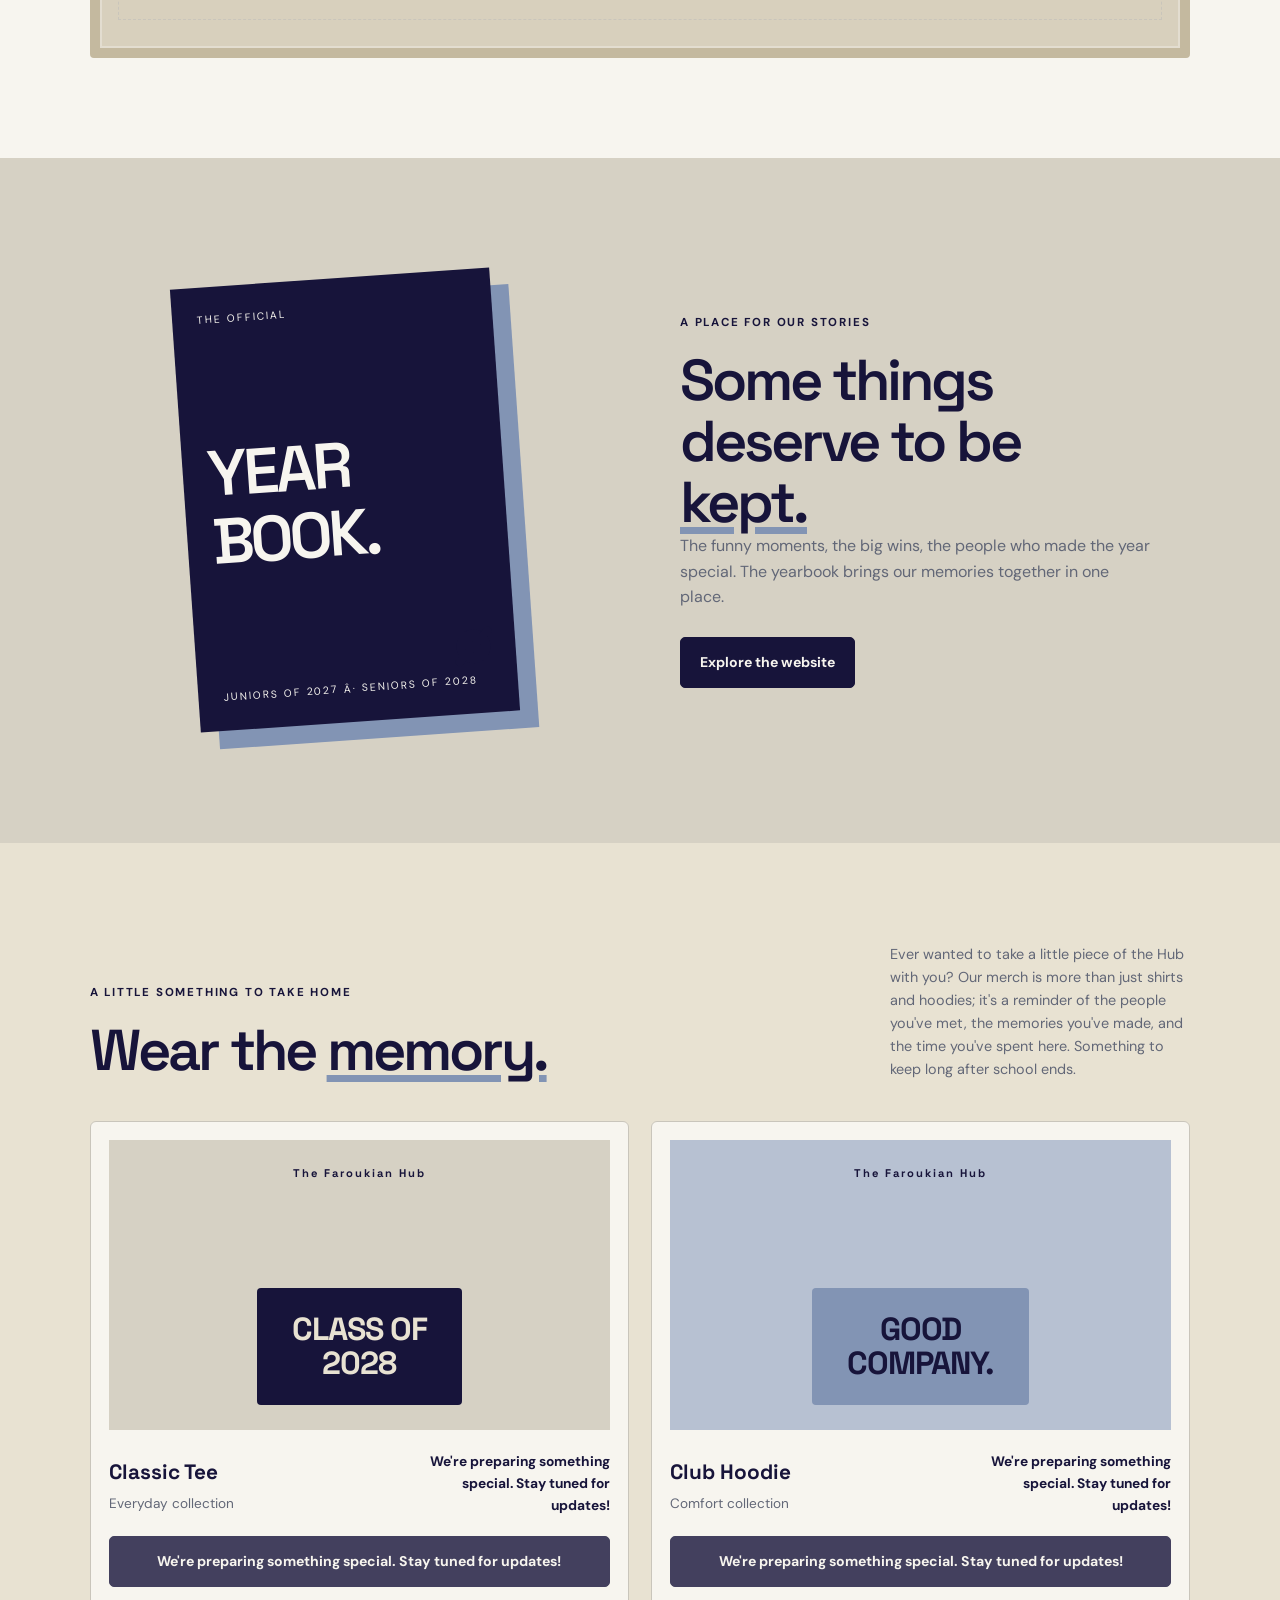
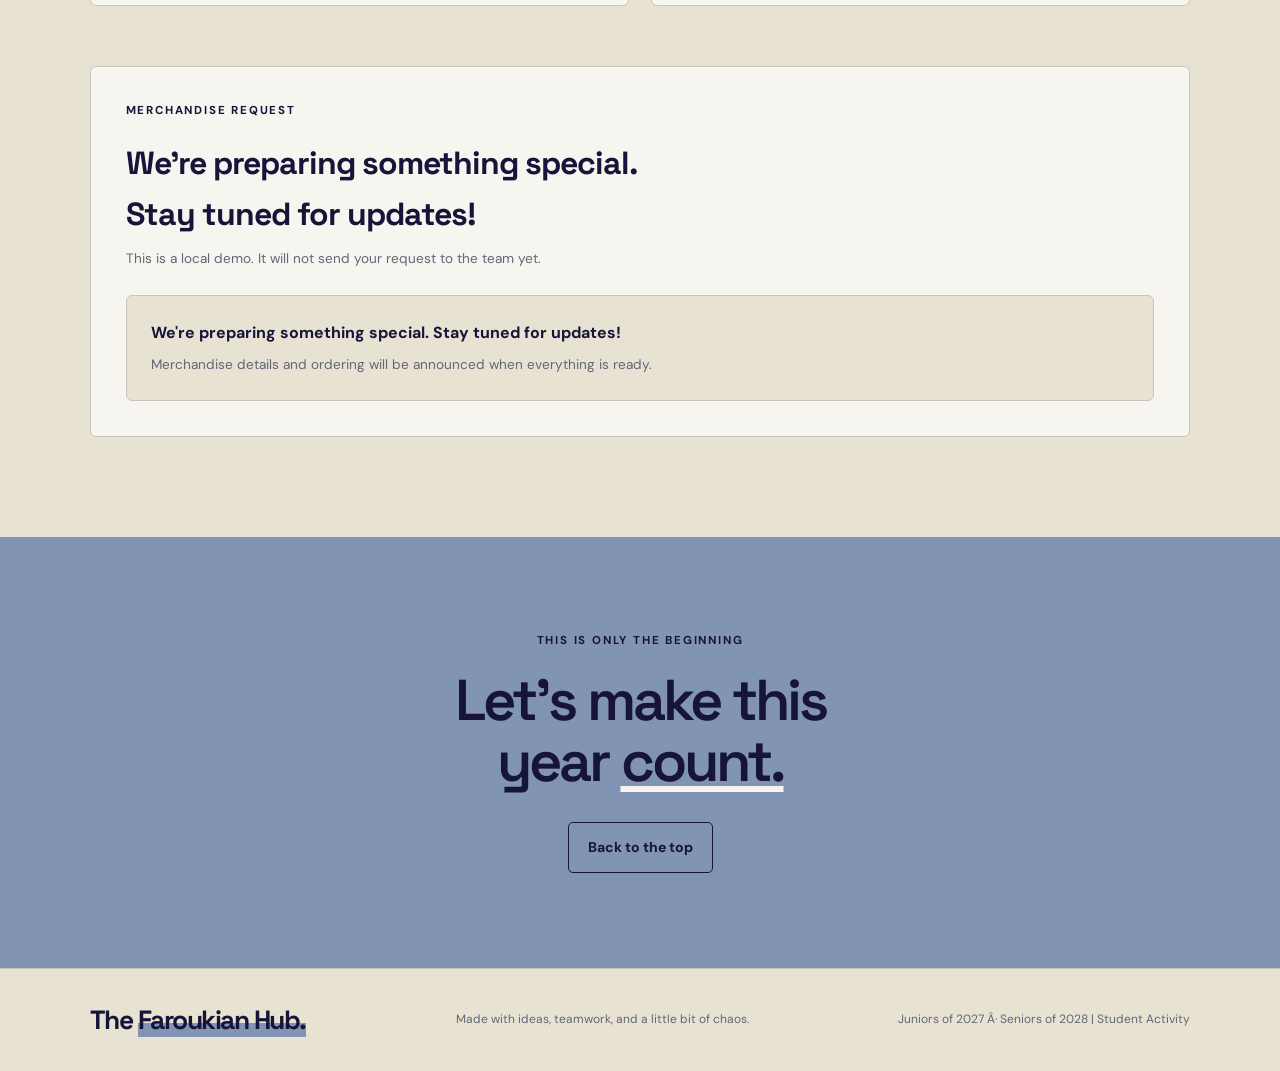
==== commit 8e18dbd0: "memory wall updates" ====
--- a/index.html
+++ b/index.html
@@ -517,6 +517,42 @@
                     placeholder="How should we sign your message?"
                 >
             </div>
+
+            <fieldset class="memory-color-field">
+                <legend>Choose your sticky note colour</legend>
+                <div class="memory-color-options">
+                    <label class="memory-color-option">
+                        <input type="radio" name="color" value="yellow" checked>
+                        <span class="memory-color-swatch memory-color-yellow"></span>
+                        <span>Butter</span>
+                    </label>
+                    <label class="memory-color-option">
+                        <input type="radio" name="color" value="pink">
+                        <span class="memory-color-swatch memory-color-pink"></span>
+                        <span>Pink</span>
+                    </label>
+                    <label class="memory-color-option">
+                        <input type="radio" name="color" value="blue">
+                        <span class="memory-color-swatch memory-color-blue"></span>
+                        <span>Blue</span>
+                    </label>
+                    <label class="memory-color-option">
+                        <input type="radio" name="color" value="green">
+                        <span class="memory-color-swatch memory-color-green"></span>
+                        <span>Mint</span>
+                    </label>
+                    <label class="memory-color-option">
+                        <input type="radio" name="color" value="lavender">
+                        <span class="memory-color-swatch memory-color-lavender"></span>
+                        <span>Lavender</span>
+                    </label>
+                    <label class="memory-color-option">
+                        <input type="radio" name="color" value="peach">
+                        <span class="memory-color-swatch memory-color-peach"></span>
+                        <span>Peach</span>
+                    </label>
+                </div>
+            </fieldset>
 
             <div class="memory-field">
                 <label for="memory-message">Your message</label>
--- a/our-space-style MAIN.css
+++ b/our-space-style MAIN.css
@@ -1,3 +1,4 @@
+
 @import url('https://fonts.googleapis.com/css2?family=DM+Sans:wght@400;500;600;700&family=Space+Grotesk:wght@400;500;600;700&display=swap');
 
 :root {
@@ -2218,6 +2219,67 @@
     outline-offset: 2px;
 }
 
+.memory-color-field {
+    min-width: 0;
+    margin: 0 0 22px;
+    padding: 0;
+    border: 0;
+}
+
+.memory-color-field legend {
+    margin-bottom: 12px;
+    font-size: 0.85rem;
+    font-weight: 700;
+}
+
+.memory-color-options {
+    display: flex;
+    flex-wrap: wrap;
+    gap: 10px;
+}
+
+.memory-color-option {
+    display: inline-flex;
+    align-items: center;
+    gap: 6px;
+    padding: 7px 9px;
+    border: 1px solid var(--line);
+    border-radius: 5px;
+    background: var(--white);
+    cursor: pointer;
+    font-size: 0.75rem;
+}
+
+.memory-color-option:has(input:checked) {
+    border-color: var(--ink);
+    box-shadow: 0 0 0 1px var(--ink);
+}
+
+.memory-color-option input {
+    position: absolute;
+    opacity: 0;
+    pointer-events: none;
+}
+
+.memory-color-option input:focus-visible + .memory-color-swatch {
+    outline: 2px solid var(--ink);
+    outline-offset: 3px;
+}
+
+.memory-color-swatch {
+    width: 19px;
+    height: 19px;
+    border: 1px solid rgba(0, 0, 0, 0.12);
+    border-radius: 50%;
+}
+
+.memory-color-yellow { background: #f7e58b; }
+.memory-color-pink { background: #f4c5cb; }
+.memory-color-blue { background: #c4dced; }
+.memory-color-green { background: #c9dfc4; }
+.memory-color-lavender { background: #d8cbed; }
+.memory-color-peach { background: #f4d0b3; }
+
 .memory-privacy {
     color: var(--muted);
     font-size: 0.76rem;
@@ -2233,8 +2295,14 @@
 .memory-cards {
     display: grid;
     grid-template-columns: repeat(3, minmax(0, 1fr));
-    gap: 18px;
-    margin-top: 45px;
+    align-items: start;
+    gap: 25px 22px;
+    margin-top: 55px;
+    padding: 28px 18px;
+    background: #d8d0bd;
+    border: 10px solid #c4b99f;
+    border-radius: 4px;
+    box-shadow: inset 0 0 0 2px rgba(255, 255, 255, 0.28);
 }
 
 .memory-empty {
@@ -2247,11 +2315,40 @@
 }
 
 .memory-card {
-    padding: 24px;
-    background: var(--paper);
-    border: 1px solid var(--line);
-    border-radius: 5px;
-}
+    position: relative;
+    min-height: 190px;
+    padding: 25px 23px 22px;
+    background: #f7e58b;
+    border: 0;
+    border-radius: 2px;
+    box-shadow: 2px 5px 10px rgba(35, 31, 24, 0.17);
+    transform: rotate(var(--note-rotation, 0deg)) translateY(var(--note-offset, 0px));
+    transition: transform 180ms ease, box-shadow 180ms ease;
+}
+
+.memory-card:hover {
+    z-index: 2;
+    transform: rotate(0deg) translateY(-4px) scale(1.025);
+    box-shadow: 4px 9px 17px rgba(35, 31, 24, 0.22);
+}
+
+.memory-card::before {
+    content: "";
+    position: absolute;
+    top: 8px;
+    left: 50%;
+    width: 42px;
+    height: 10px;
+    background: rgba(255, 255, 255, 0.48);
+    transform: translateX(-50%) rotate(-2deg);
+}
+
+.memory-card[data-color="yellow"] { background: #f7e58b; }
+.memory-card[data-color="pink"] { background: #f4c5cb; }
+.memory-card[data-color="blue"] { background: #c4dced; }
+.memory-card[data-color="green"] { background: #c9dfc4; }
+.memory-card[data-color="lavender"] { background: #d8cbed; }
+.memory-card[data-color="peach"] { background: #f4d0b3; }
 
 .memory-card p {
     white-space: pre-wrap;
@@ -2272,11 +2369,33 @@
     }
 
     .memory-cards {
-        grid-template-columns: 1fr;
+        grid-template-columns: repeat(2, minmax(0, 1fr));
+        gap: 18px 12px;
+        padding: 18px 12px;
+        border-width: 7px;
+    }
+
+    .memory-card {
+        min-height: 170px;
+        padding: 24px 16px 18px;
     }
 
     .memory-form {
         padding: 20px;
+    }
+}
+
+
+@media (max-width: 430px) {
+    .memory-cards {
+        grid-template-columns: 1fr;
+        gap: 18px;
+        padding: 18px;
+    }
+
+    .memory-card {
+        width: min(100%, 310px);
+        justify-self: center;
     }
 }
 
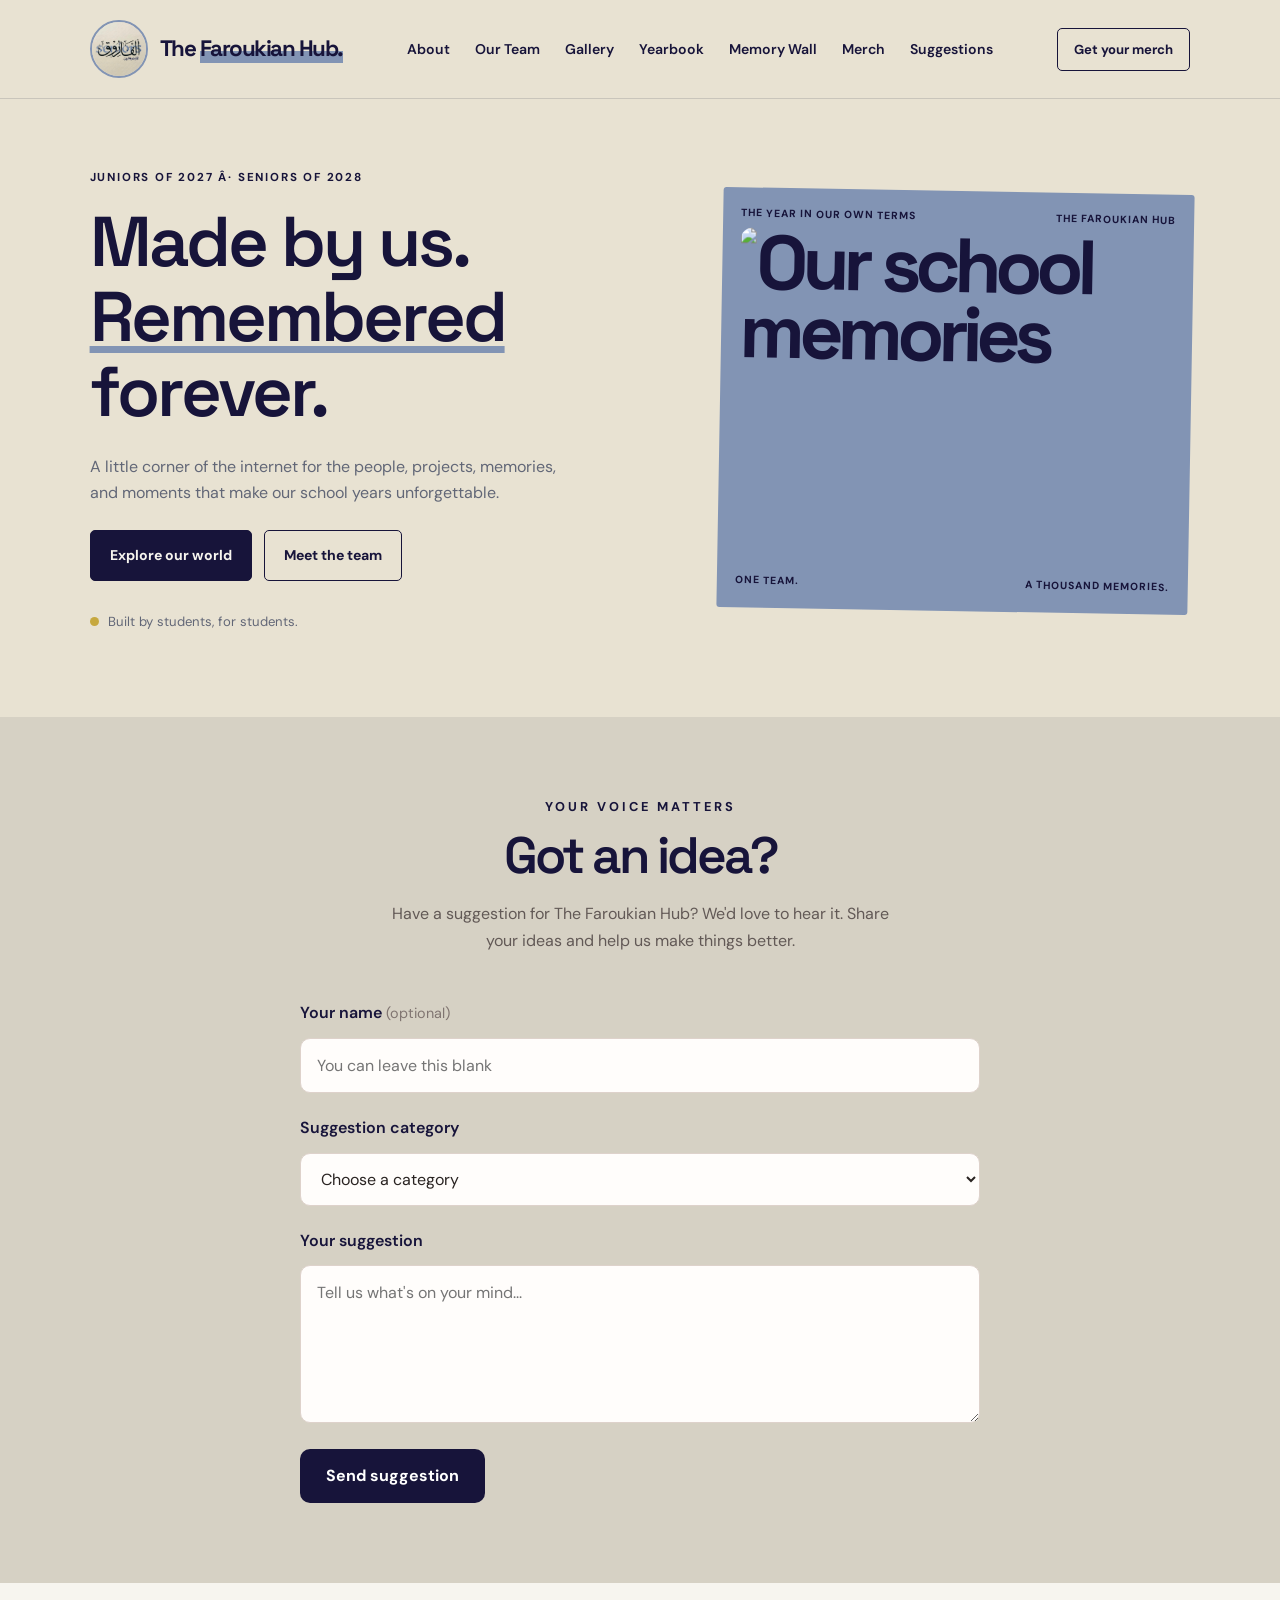
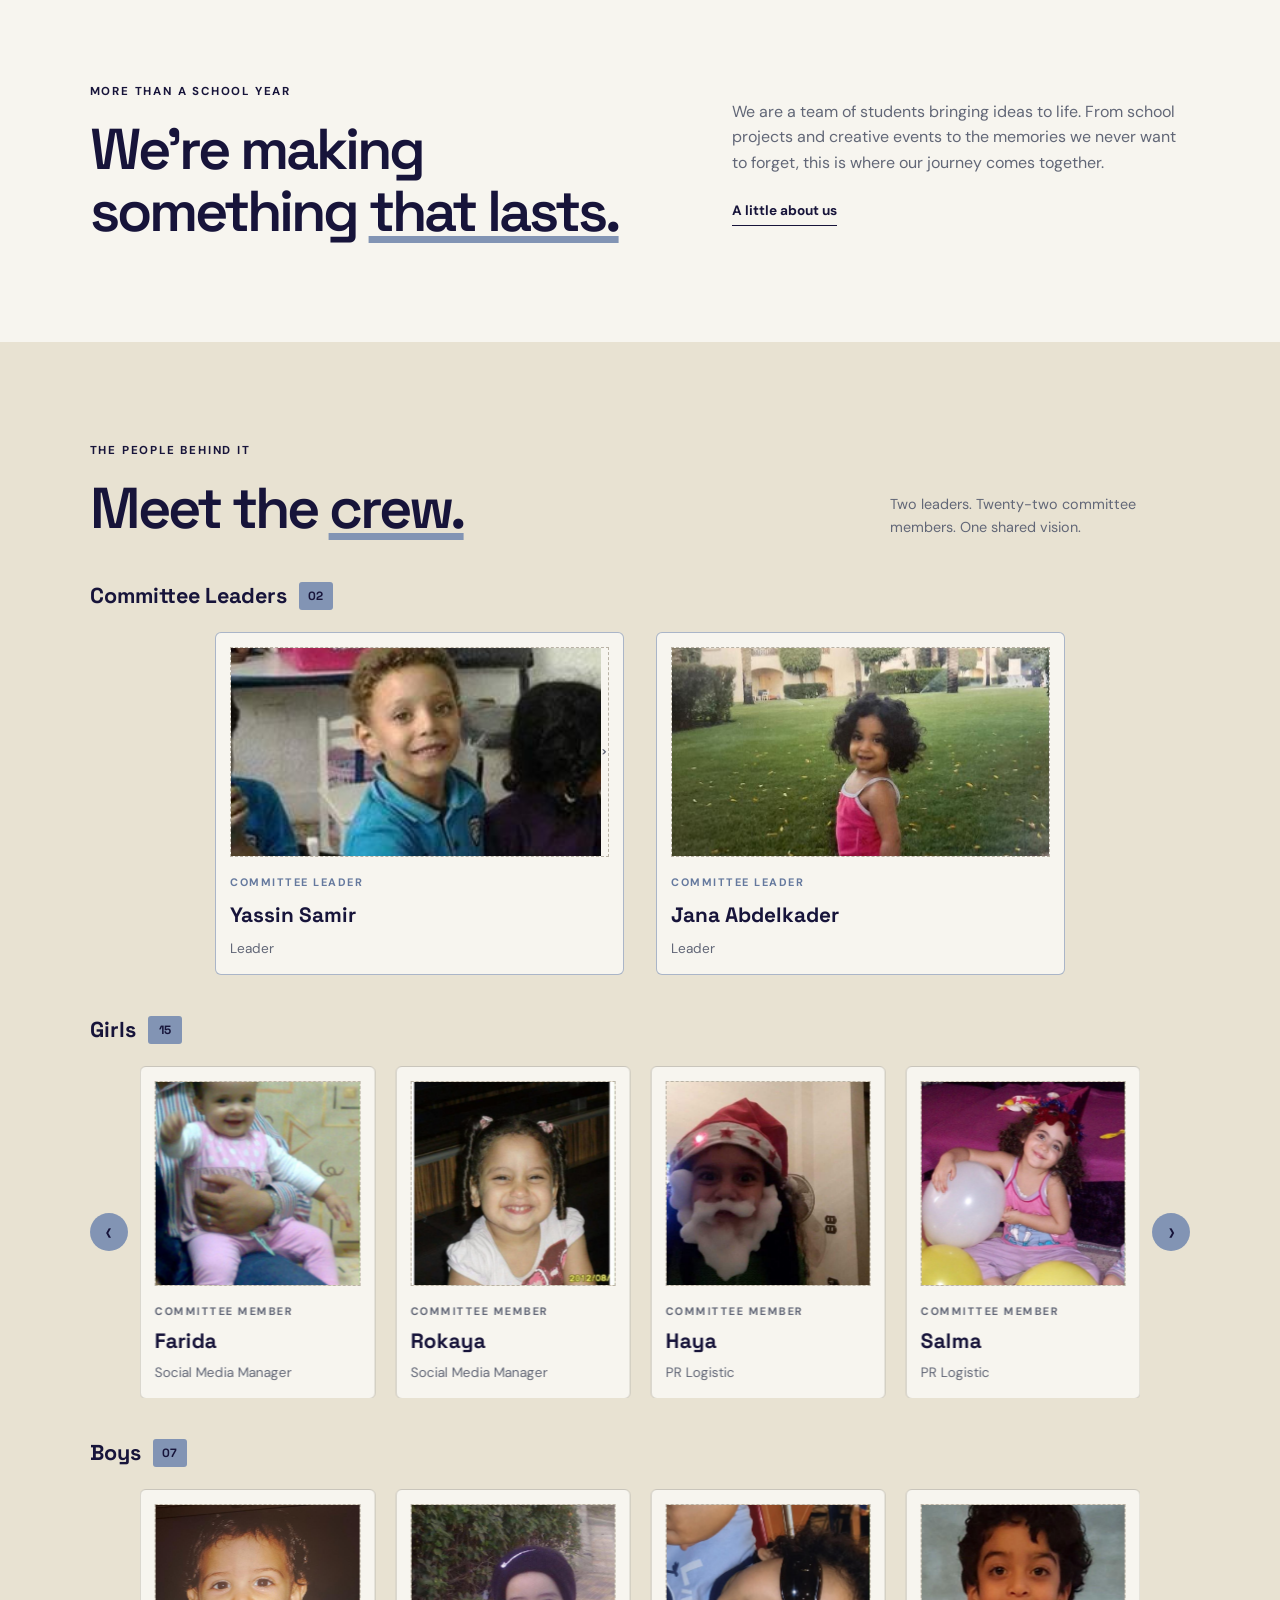
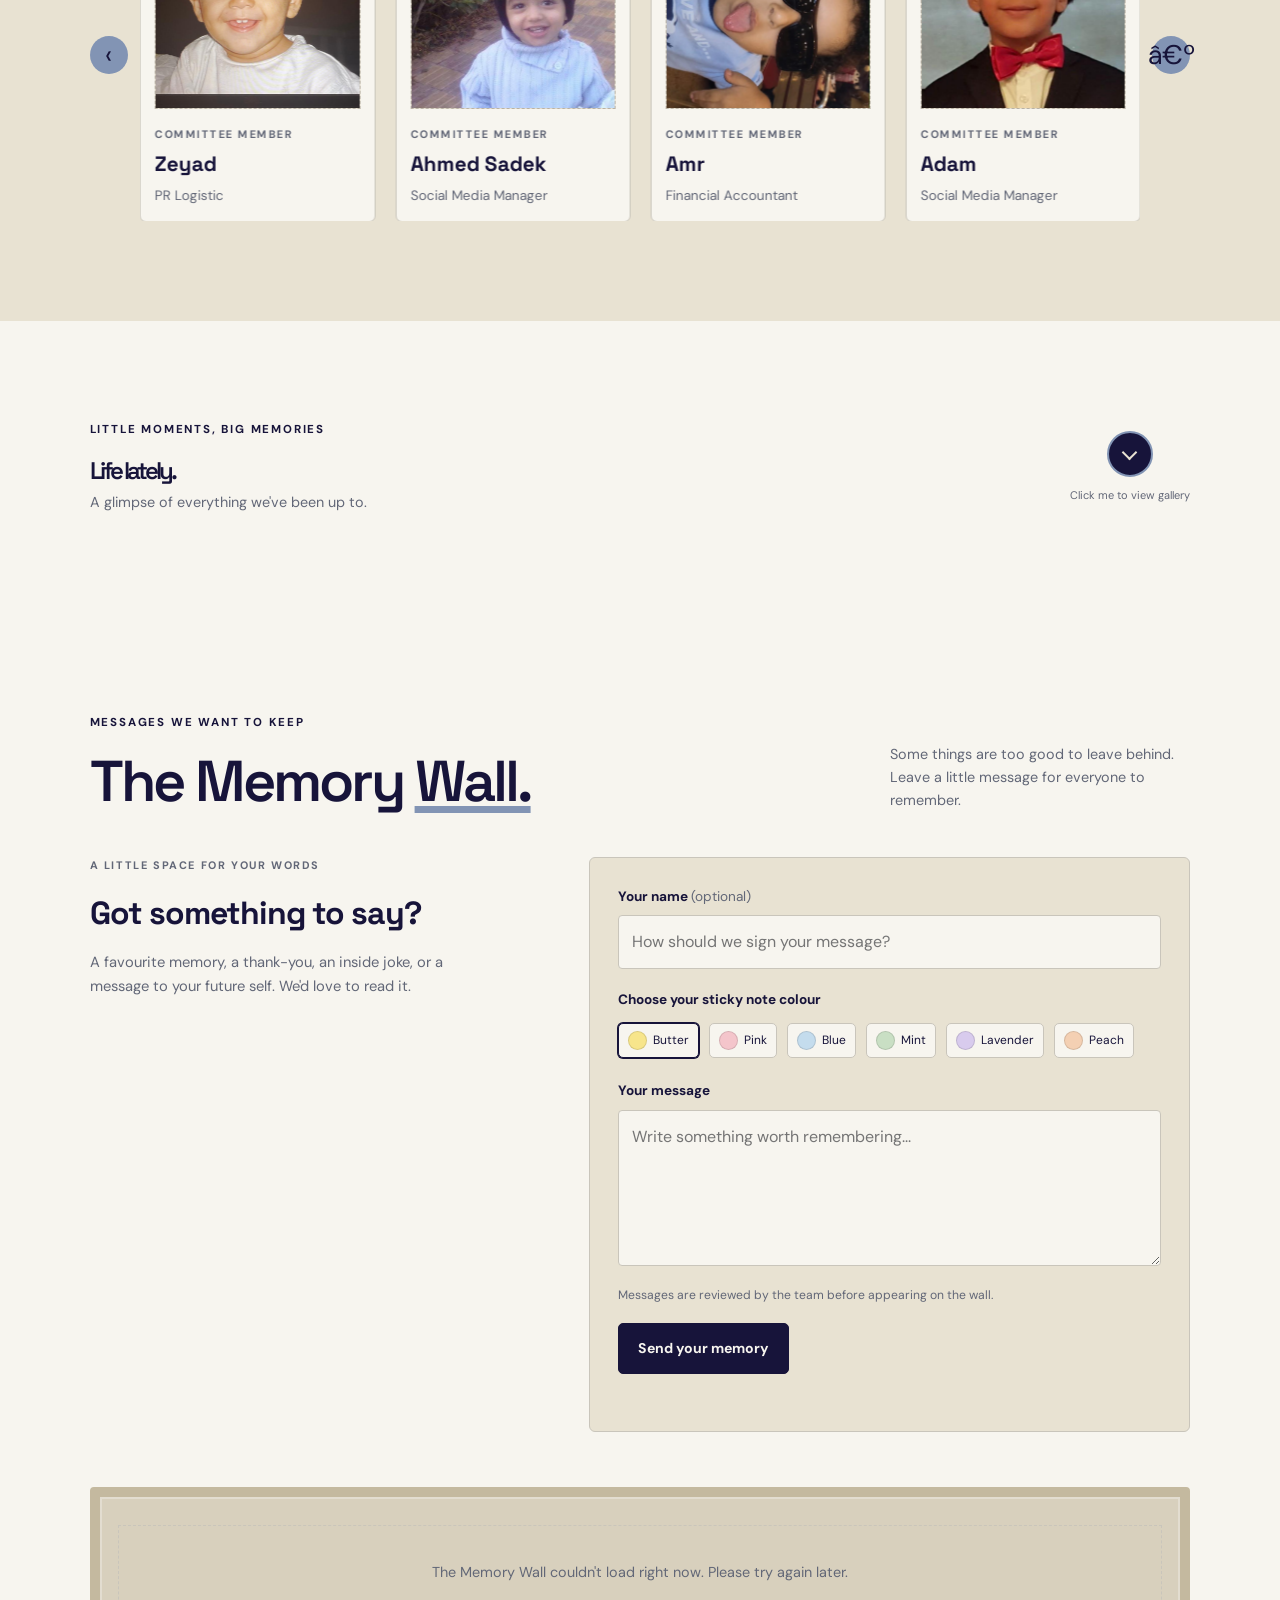
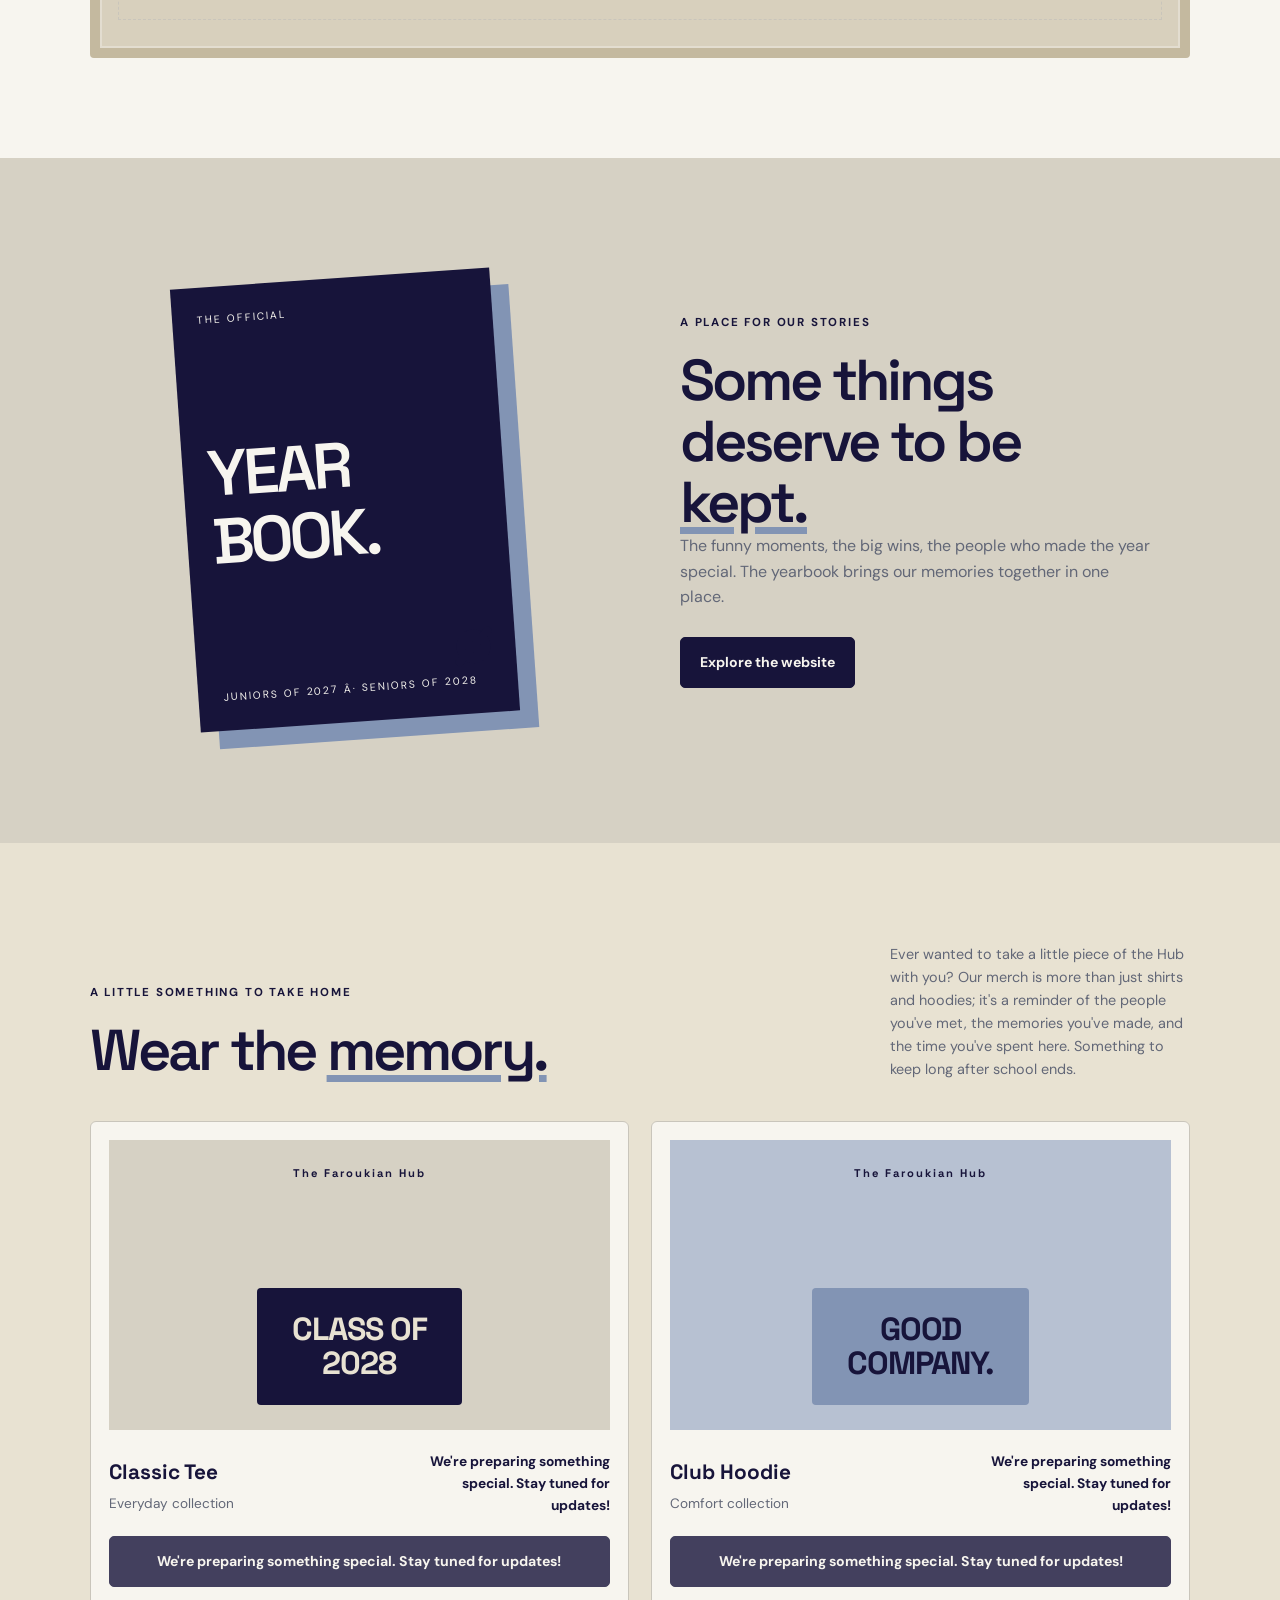
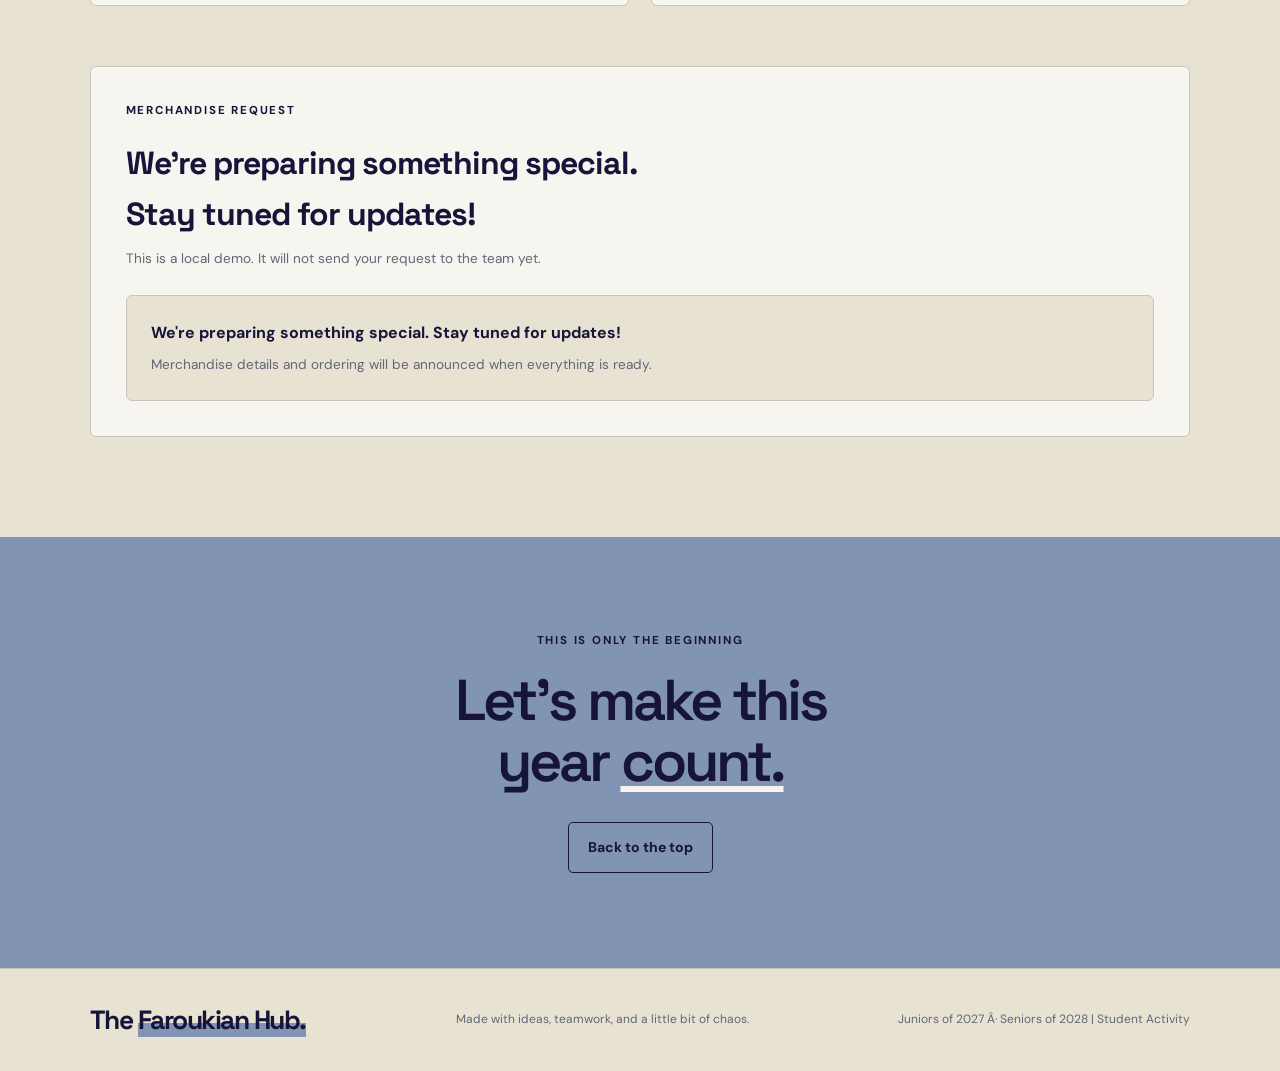
==== commit fb28f05c: "Update index.html" ====
--- a/index.html
+++ b/index.html
@@ -191,7 +191,7 @@
 			<div class="team-group">
 				<h3 class="team-group-title">Girls <span>15</span></h3>
 				<div class="member-carousel" data-carousel="girls">
-    <button class="carousel-arrow carousel-prev" type="button" aria-label="Previous girls">â€¹</button>
+    <button class="carousel-arrow carousel-prev" type="button" aria-label="Previous girls">&#8249;</button>
     <div class="carousel-viewport">
         <div class="team-grid members-grid carousel-track">
     
@@ -334,14 +334,14 @@
 
 			 </div>
     </div>
-    <button class="carousel-arrow carousel-next" type="button" aria-label="Next girls">â€º</button>
+    <button class="carousel-arrow carousel-next" type="button" aria-label="Next girls">&#8250;</button>
 </div>
 </div>
 
 			<div class="team-group">
 				<h3 class="team-group-title">Boys <span>07</span></h3>
 				<div class="member-carousel" data-carousel="boys">
-    <button class="carousel-arrow carousel-prev" type="button" aria-label="Previous boys">â€¹</button>
+   <button class="carousel-arrow carousel-prev" type="button" aria-label="Previous boys">&#8249;</button>
     <div class="carousel-viewport">
         <div class="team-grid members-grid carousel-track">
 				
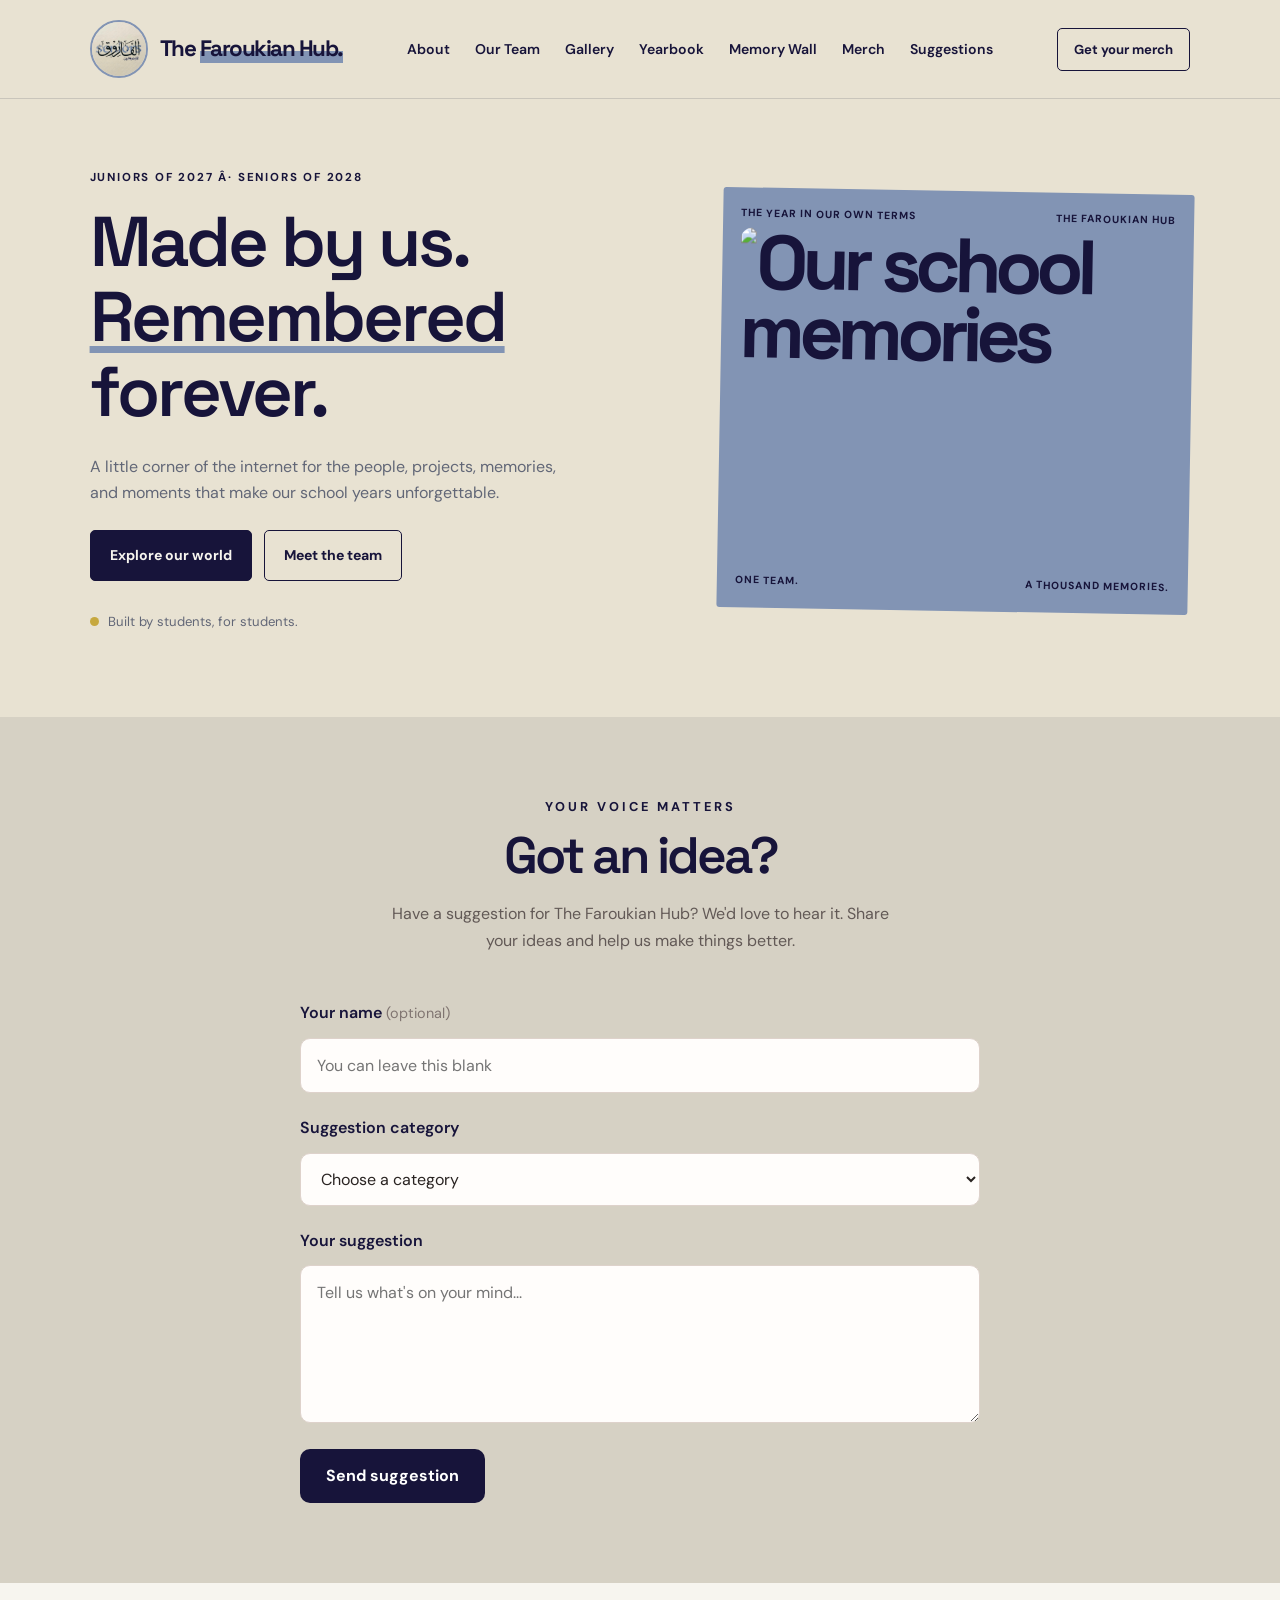
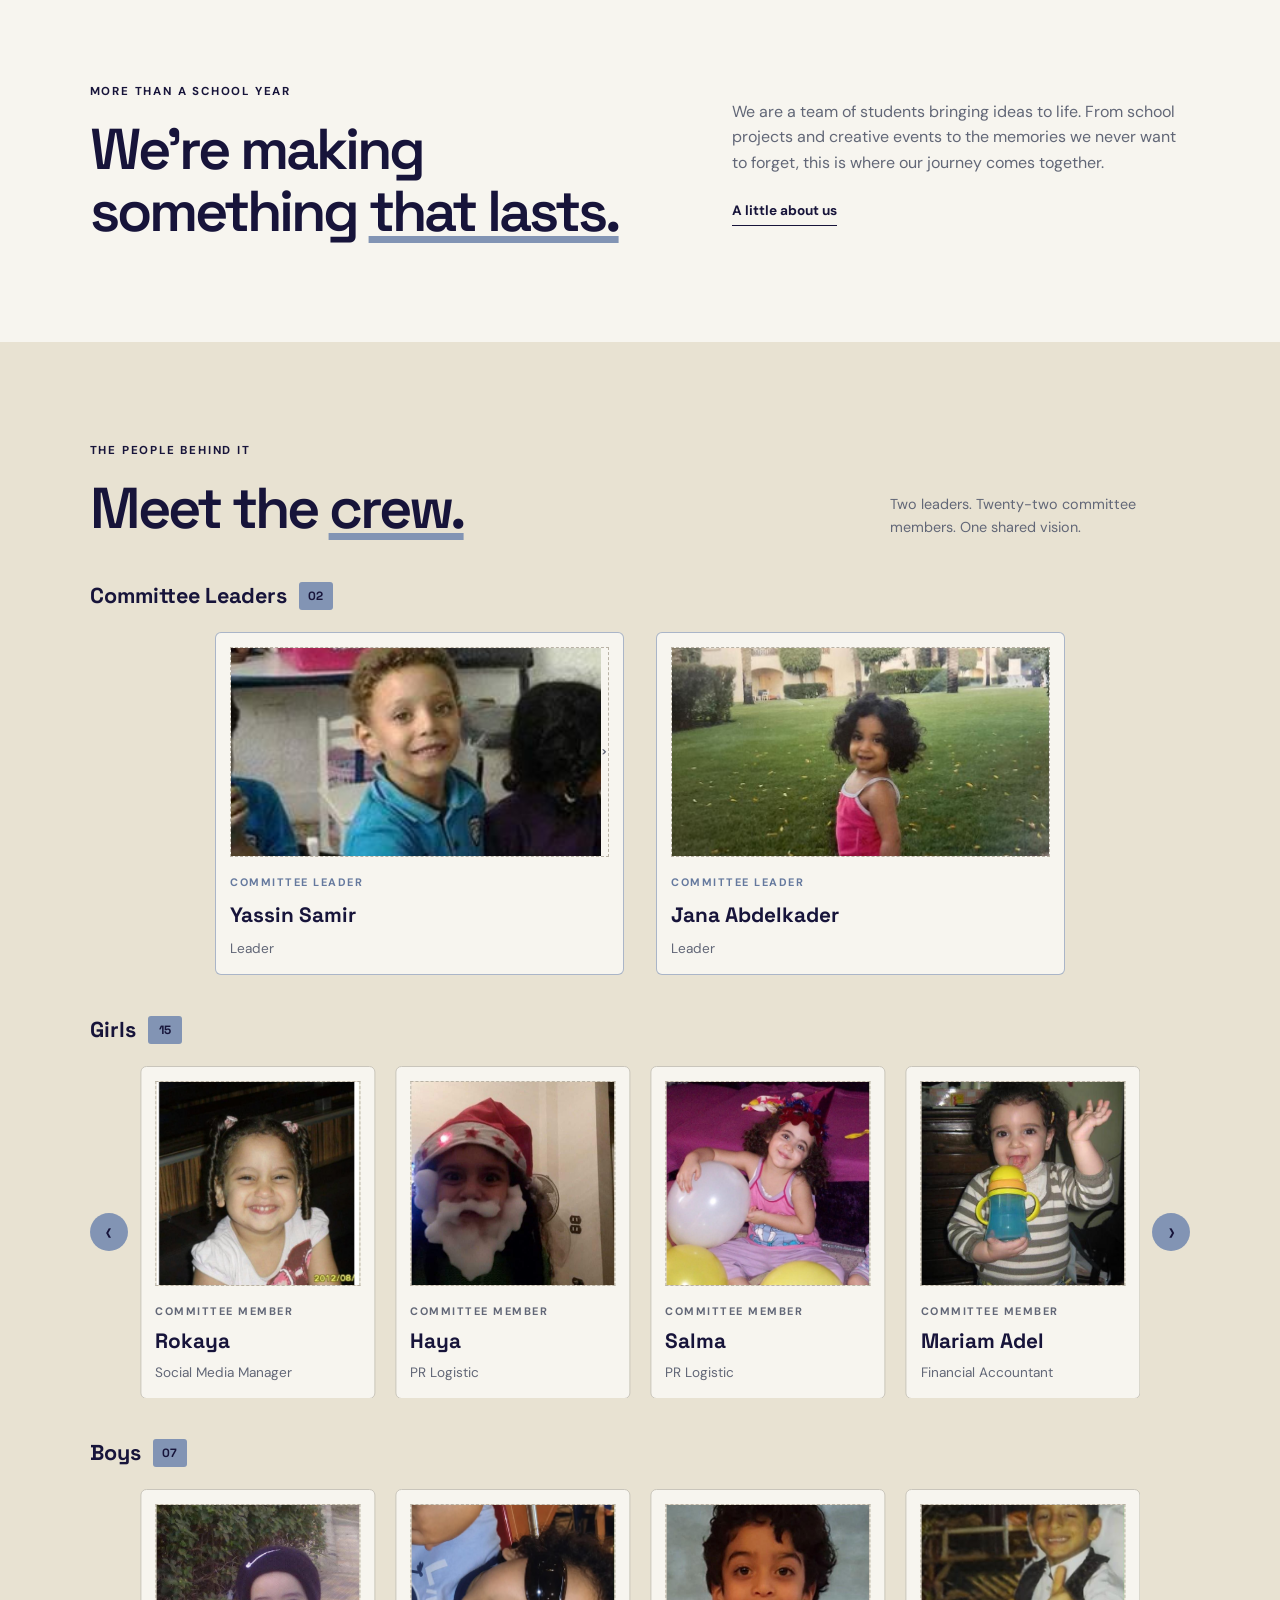
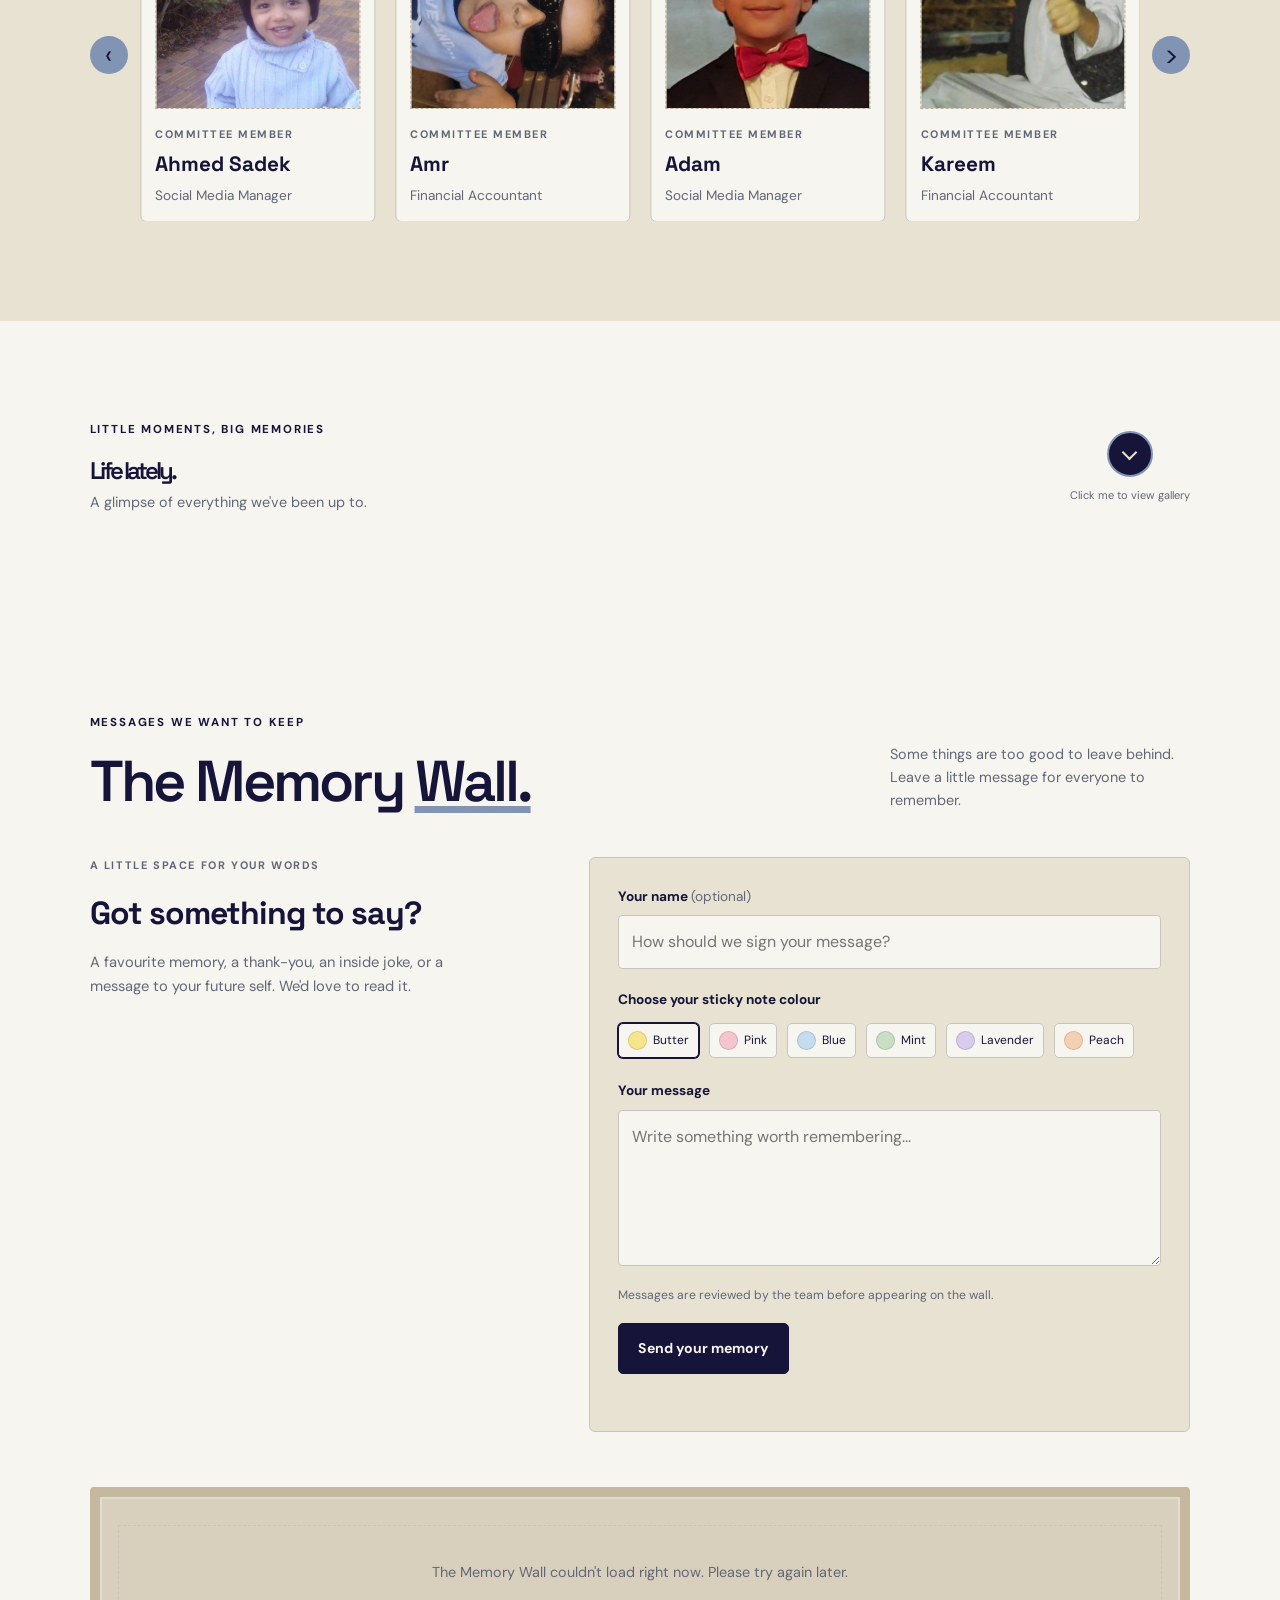
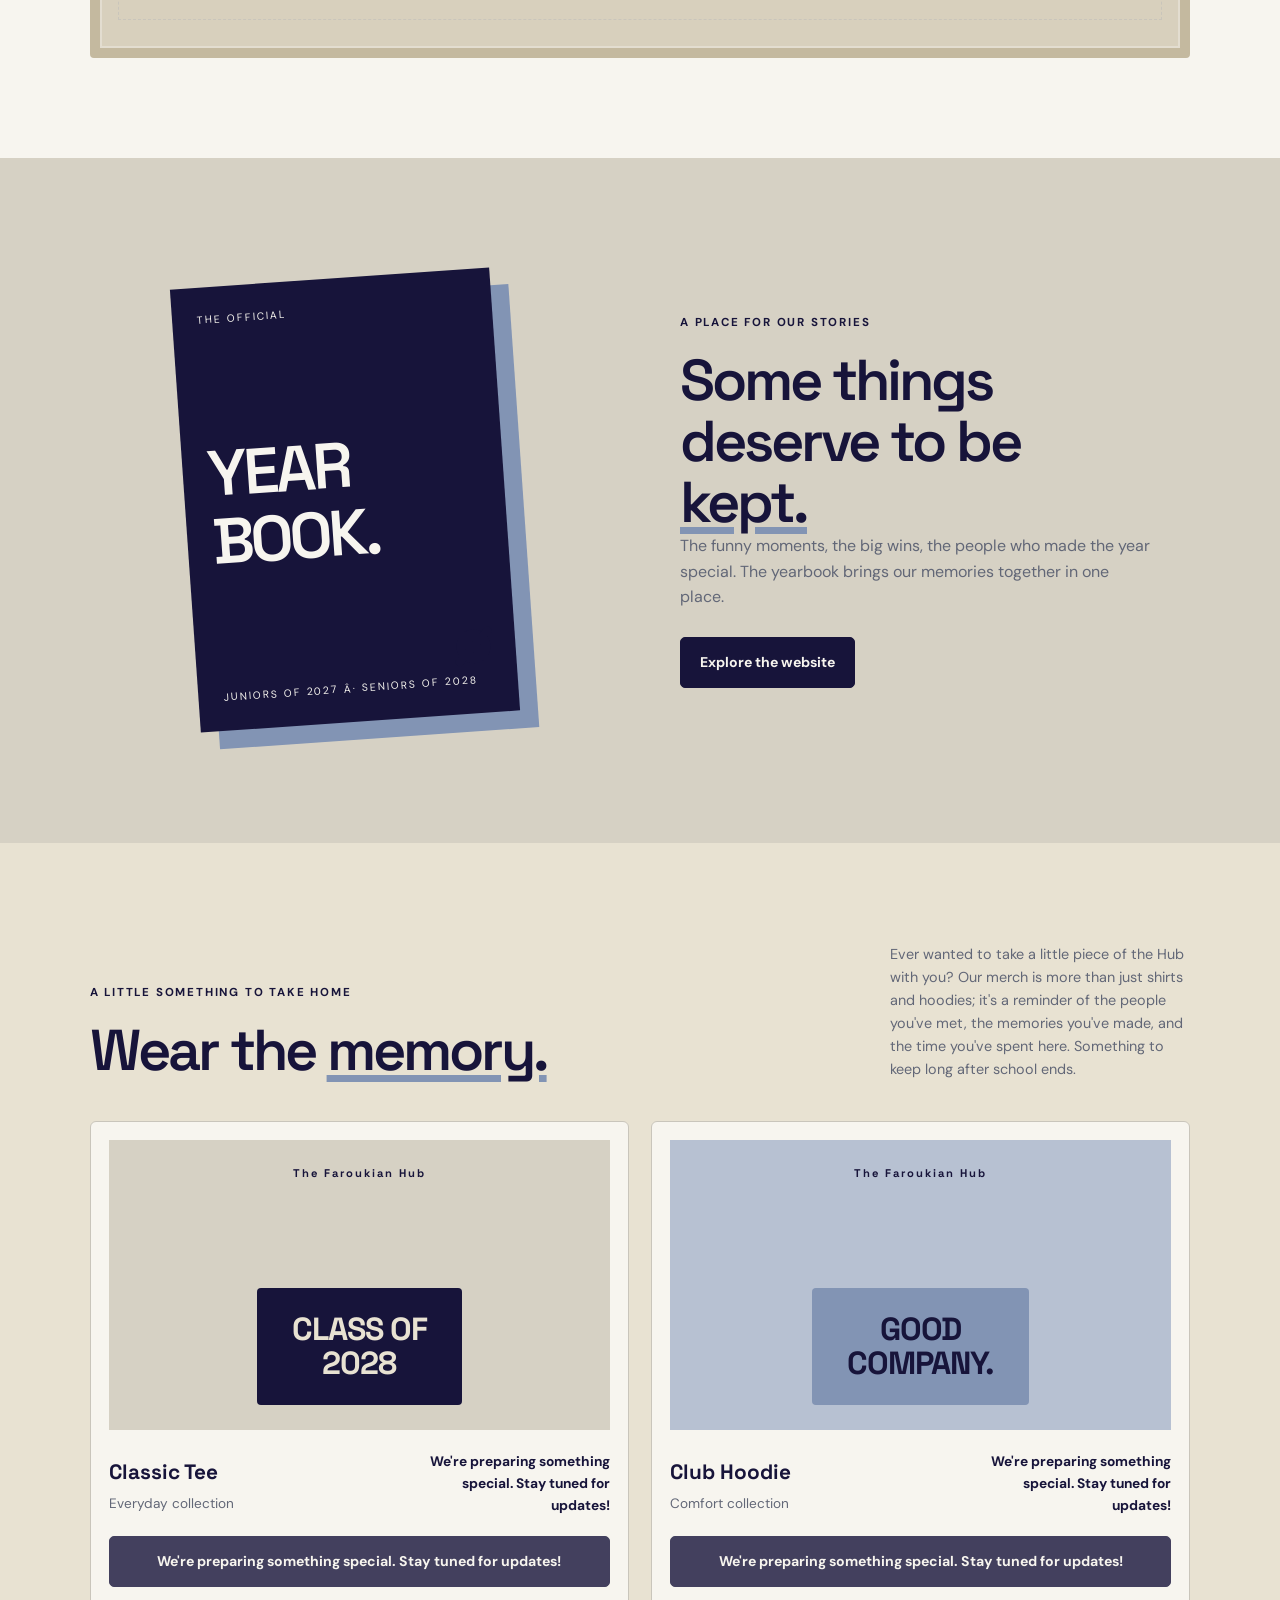
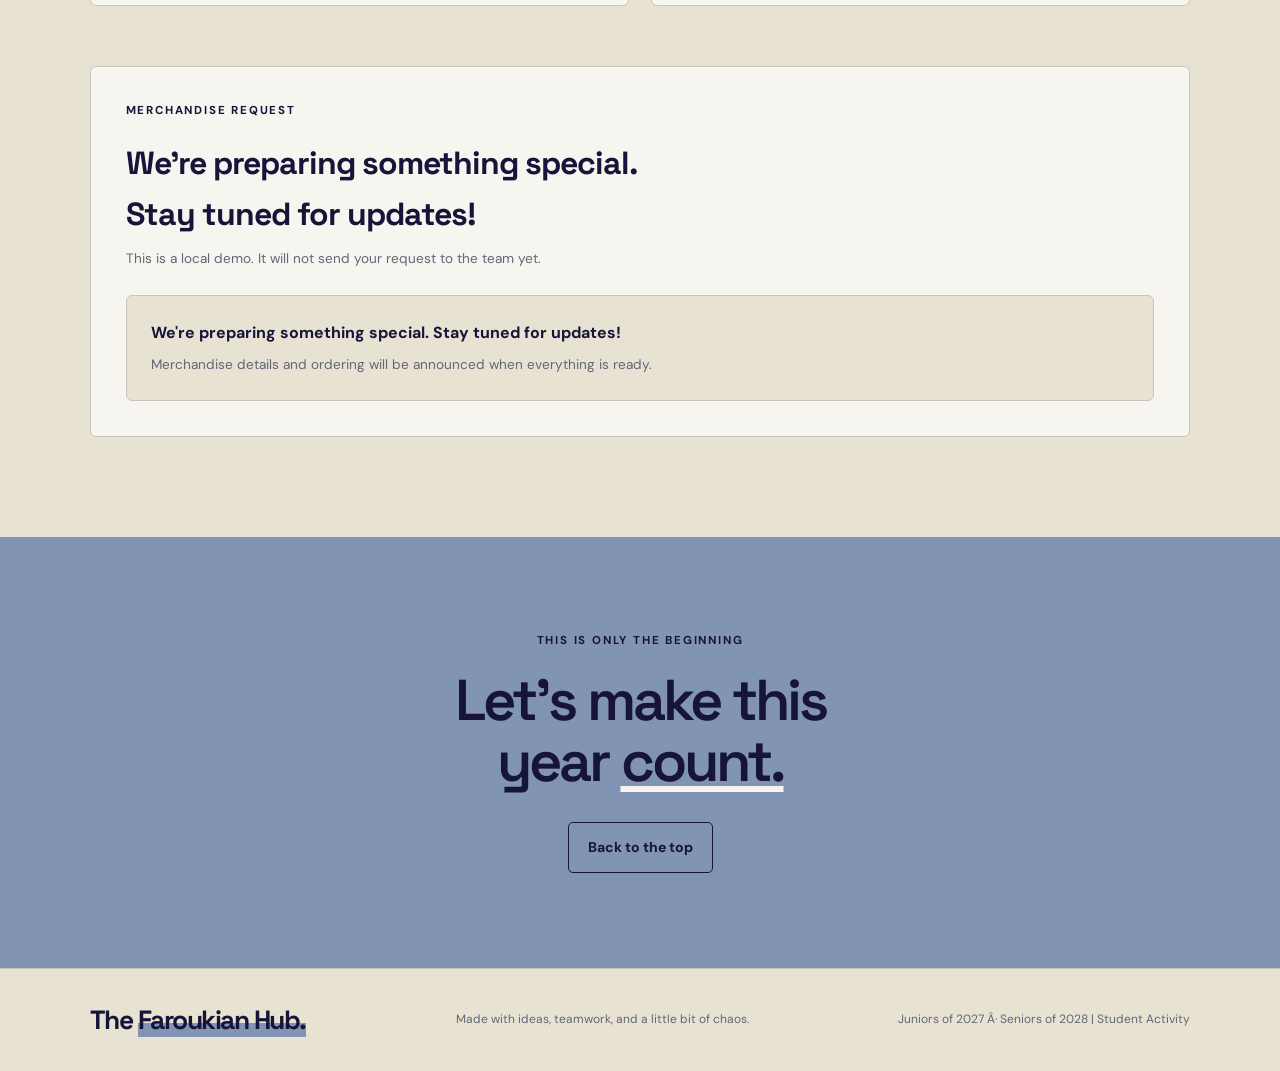
==== commit 3d9ff3f4: "Update index.html" ====
--- a/index.html
+++ b/index.html
@@ -411,7 +411,7 @@
 
 				        </div>
     </div>
-    <button class="carousel-arrow carousel-next" type="button" aria-label="Next boys">â€º</button>
+   <button class="carousel-arrow carousel-next" type="button" aria-label="Next boys">></button>
 </div>
 </div>
 
@@ -475,7 +475,7 @@
 					<p id="viewer-caption">Imported photo collection.</p>
 				</div>
 				<div class="viewer-navigation">
-    <button class="viewer-nav" id="viewer-zoom-out" type="button">Zoom out âˆ’</button>
+    <button class="viewer-nav" id="viewer-zoom-out" type="button">Zoom out - </button>
     <button class="viewer-nav" id="viewer-zoom-in" type="button">Zoom in +</button>
     <button class="viewer-nav" id="viewer-prev" type="button" aria-label="Previous photo">Previous</button>
     <button class="viewer-nav" id="viewer-next" type="button" aria-label="Next photo">Next</button>
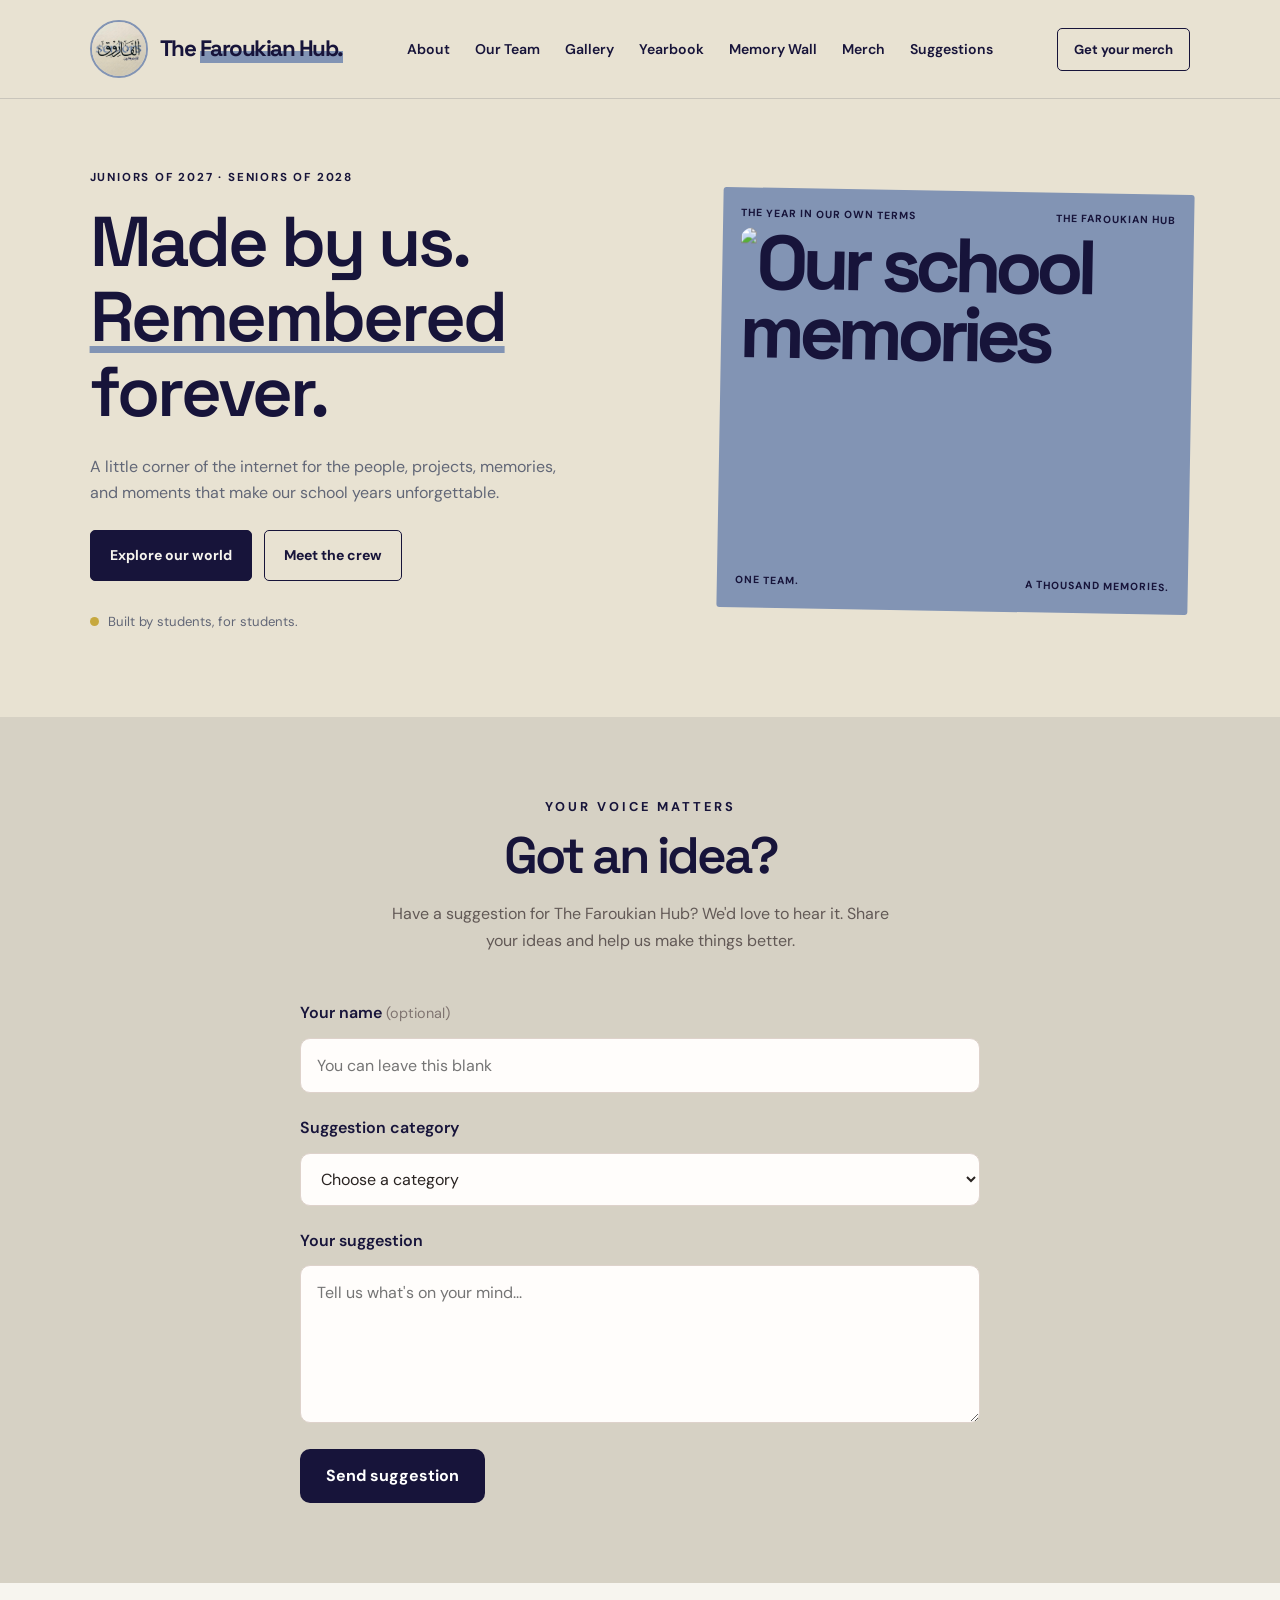
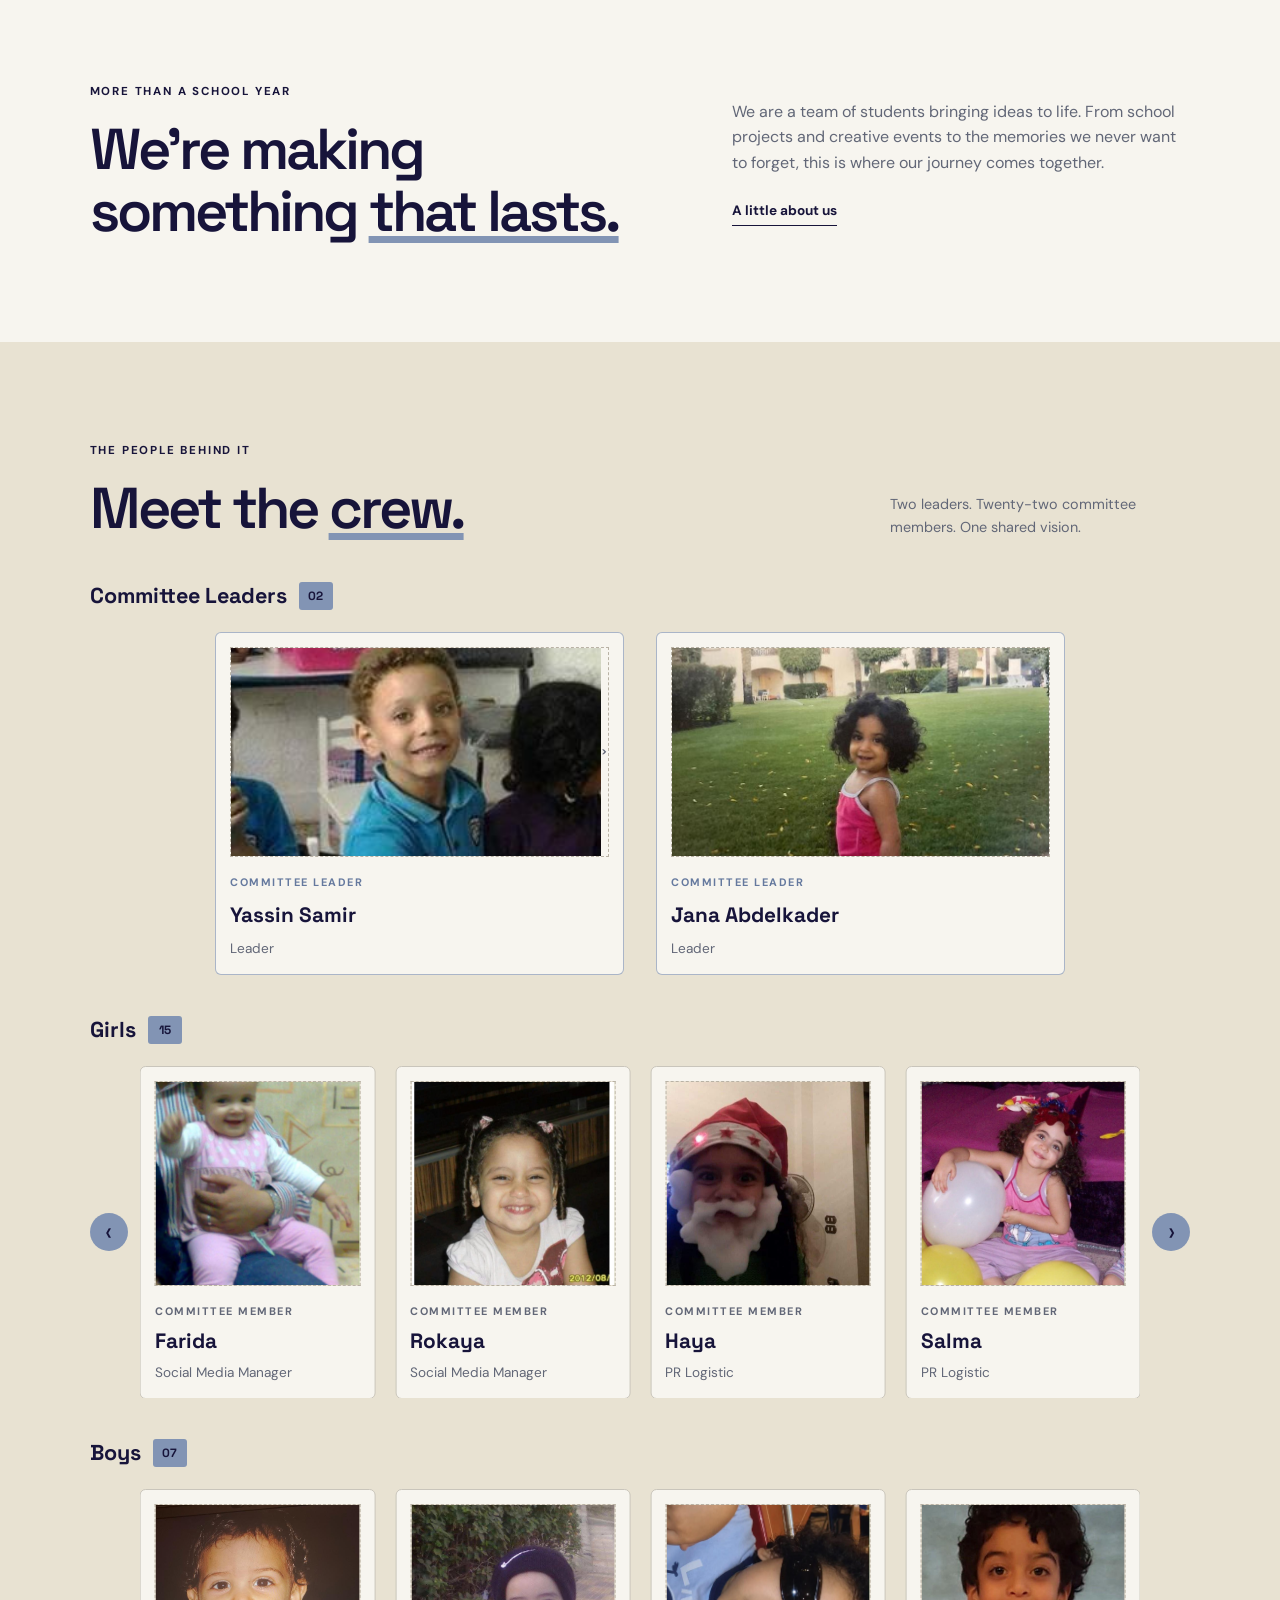
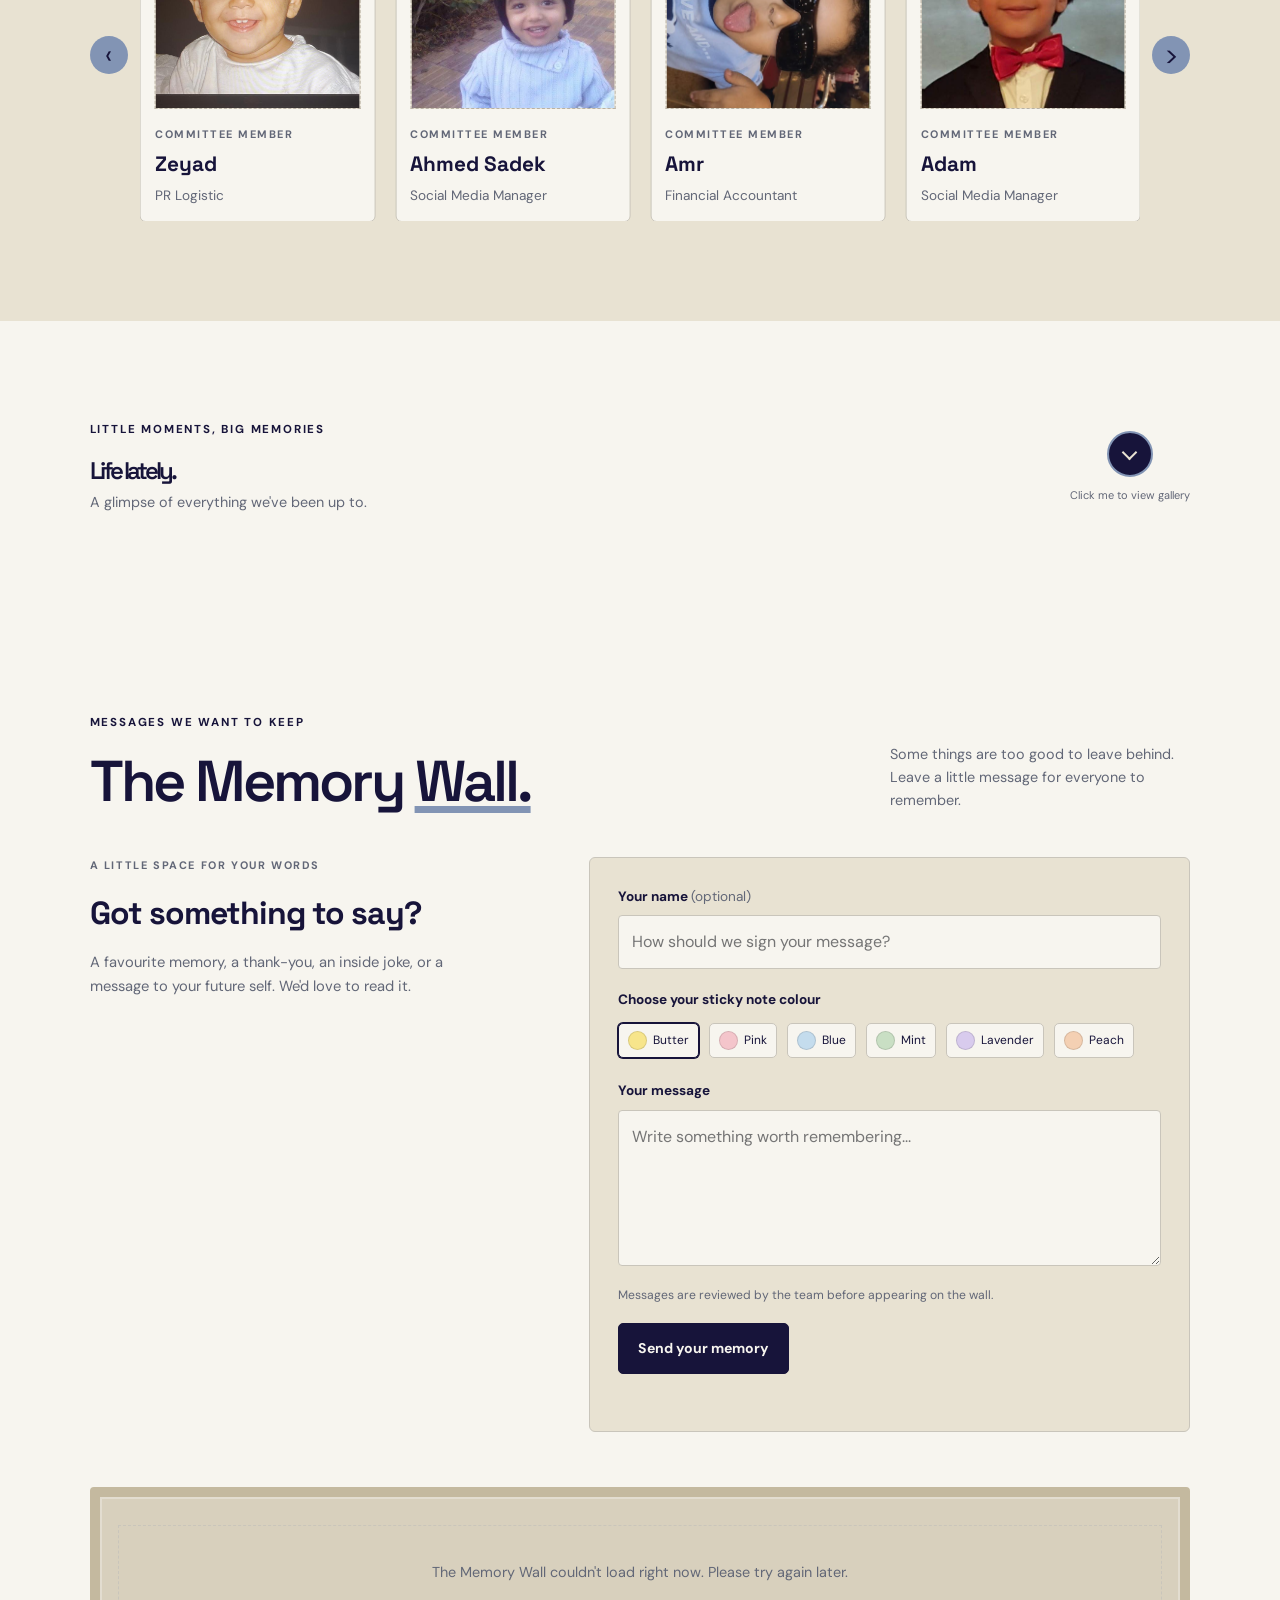
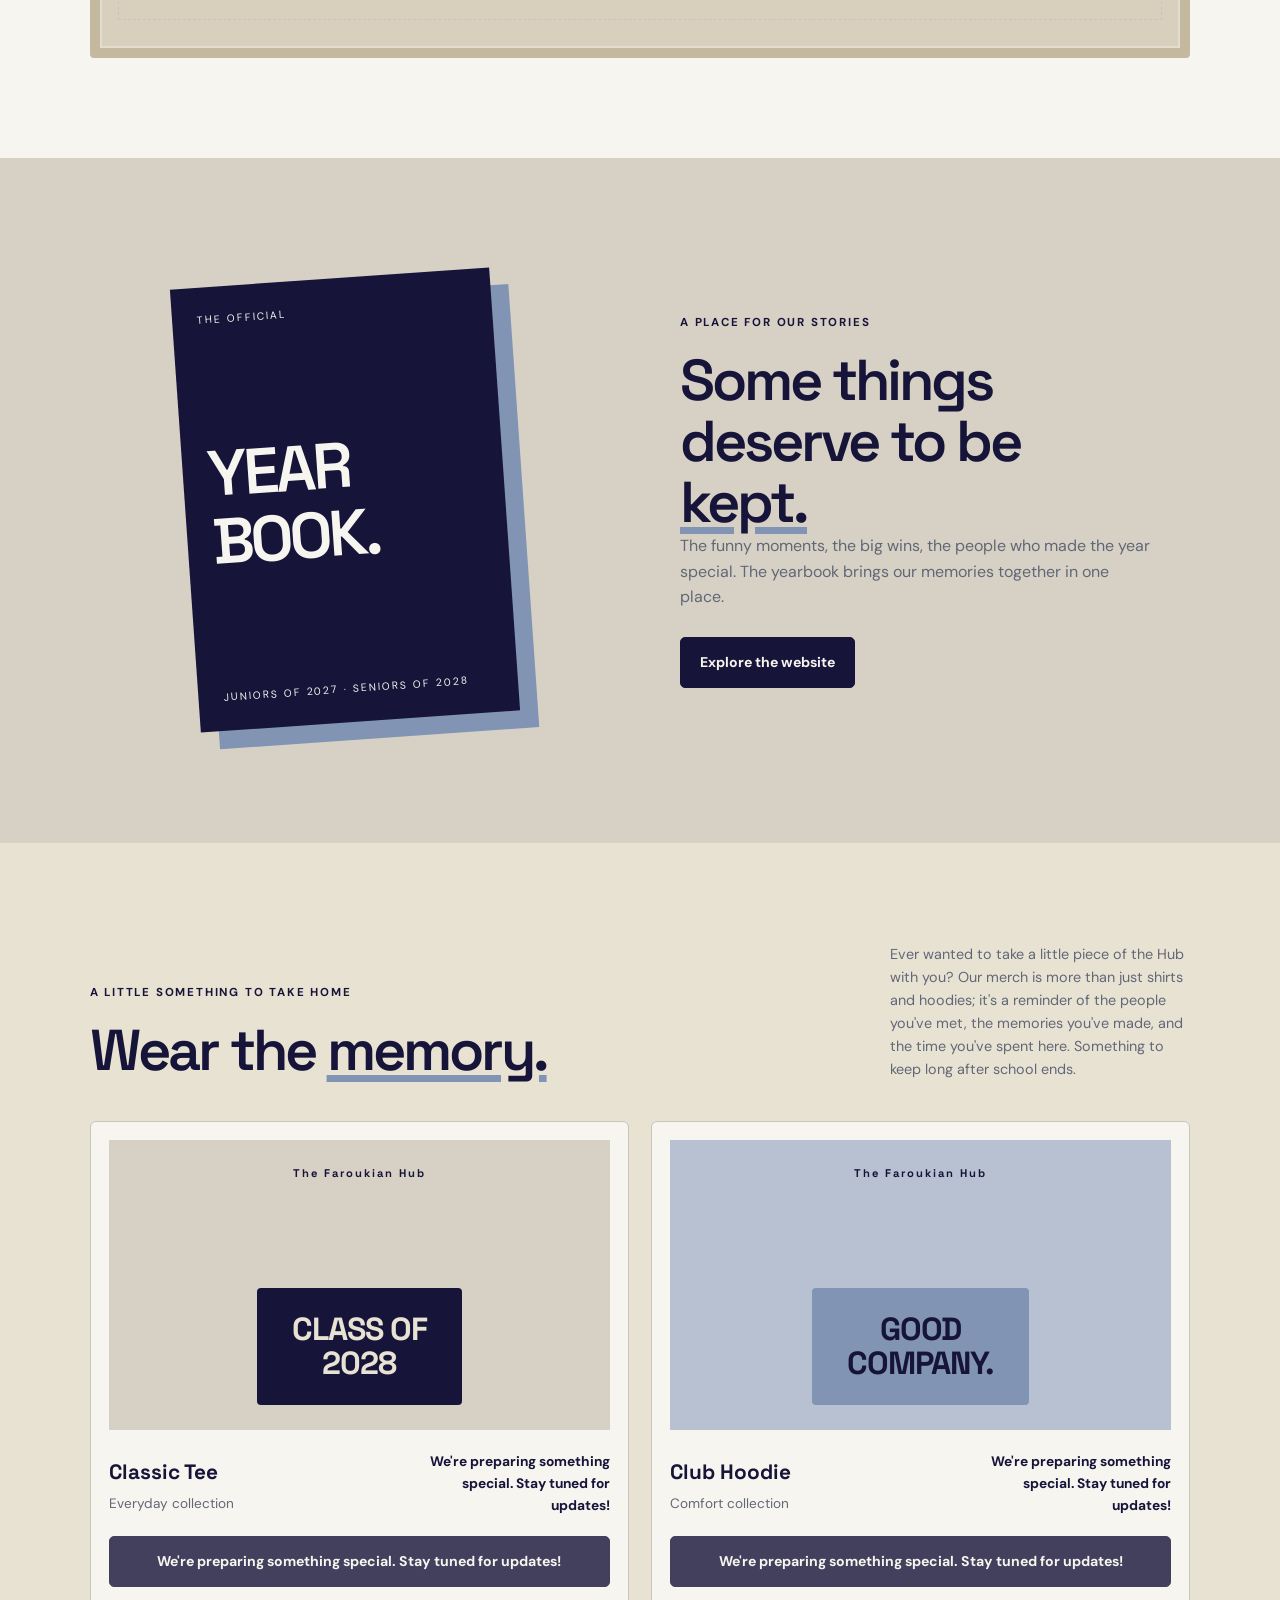
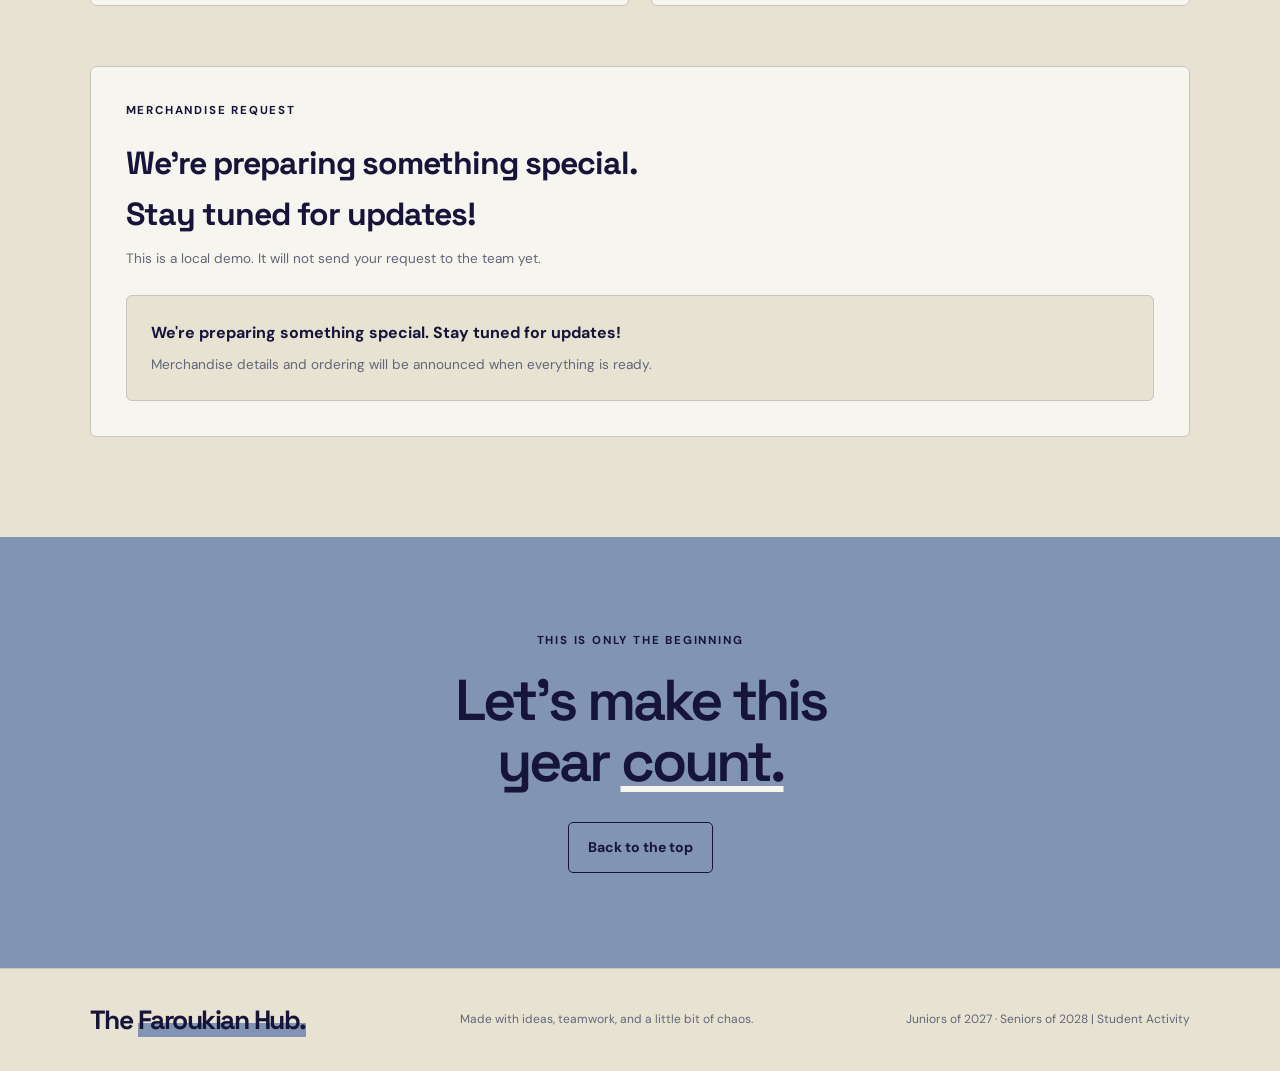
==== commit d85cac13: "Update index.html" ====
--- a/index.html
+++ b/index.html
@@ -36,7 +36,7 @@
 	<main>
 		<section class="hero" id="home">
 			<div class="hero-content">
-				<p class="eyebrow">JUNIORS OF 2027 Â· SENIORS OF 2028 </p>
+				<p class="eyebrow">JUNIORS OF 2027 · SENIORS OF 2028 </p>
 
 				<h1>Made by us.<br>
 					<span>Remembered</span> forever.
@@ -54,7 +54,7 @@
 					</a>
 
 					<a class="button button-light" href="#team">
-						Meet the team
+						Meet the crew
 					</a>
 				</div>
 
@@ -591,7 +591,7 @@
 				<div class="yearbook-cover">
 					<p>THE OFFICIAL</p>
 					<h3>YEAR<br>BOOK.</h3>
-					<span>JUNIORS OF 2027 Â· SENIORS OF 2028</span>
+					<span>JUNIORS OF 2027 · SENIORS OF 2028</span>
 					<div class="cover-star" aria-hidden="true"></div>
 				</div>
 			</div>
@@ -691,7 +691,7 @@
 		
 	<a href="#home" class="logo">The <span>Faroukian Hub.</span></a>
 		<p>Made with ideas, teamwork, and a little bit of chaos.</p>
-		<p>Juniors of 2027 Â· Seniors of 2028 | Student Activity</p>
+		<p>Juniors of 2027 · Seniors of 2028 | Student Activity</p>
 	
 
 	</footer>
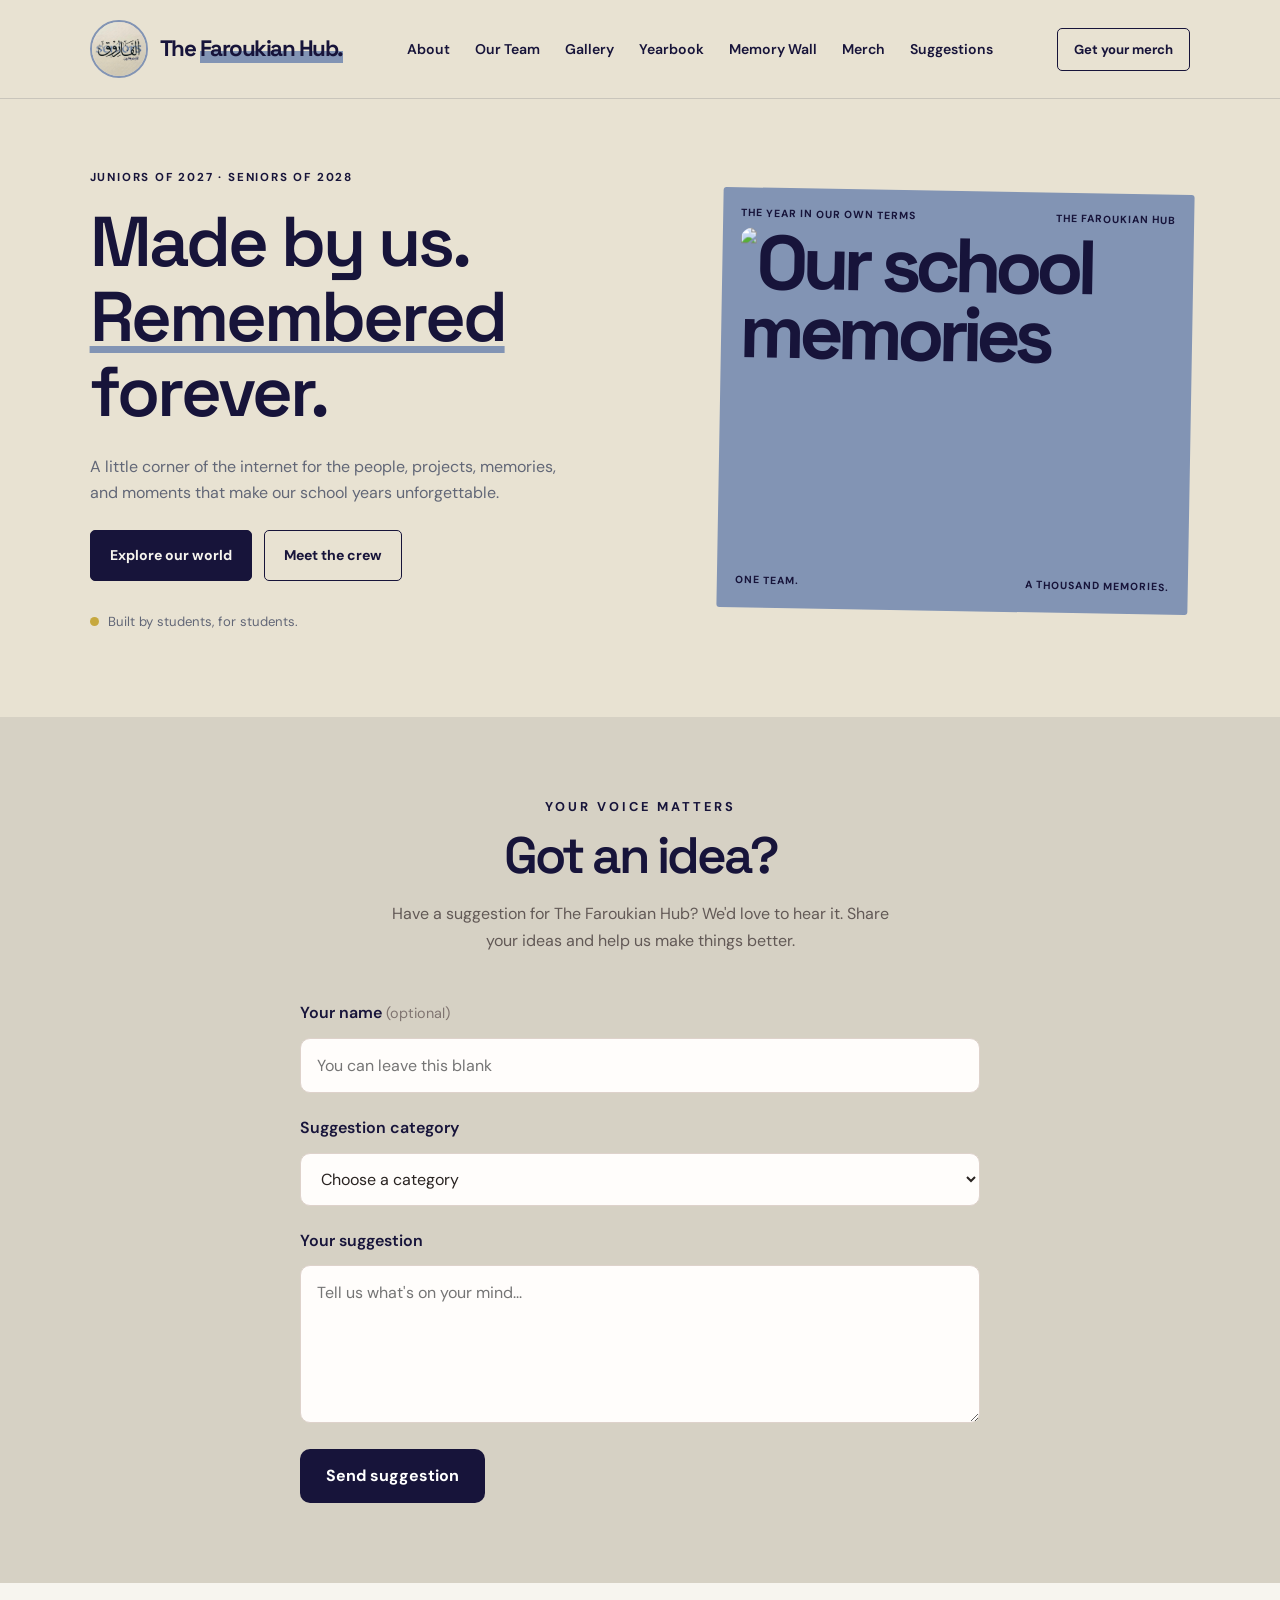
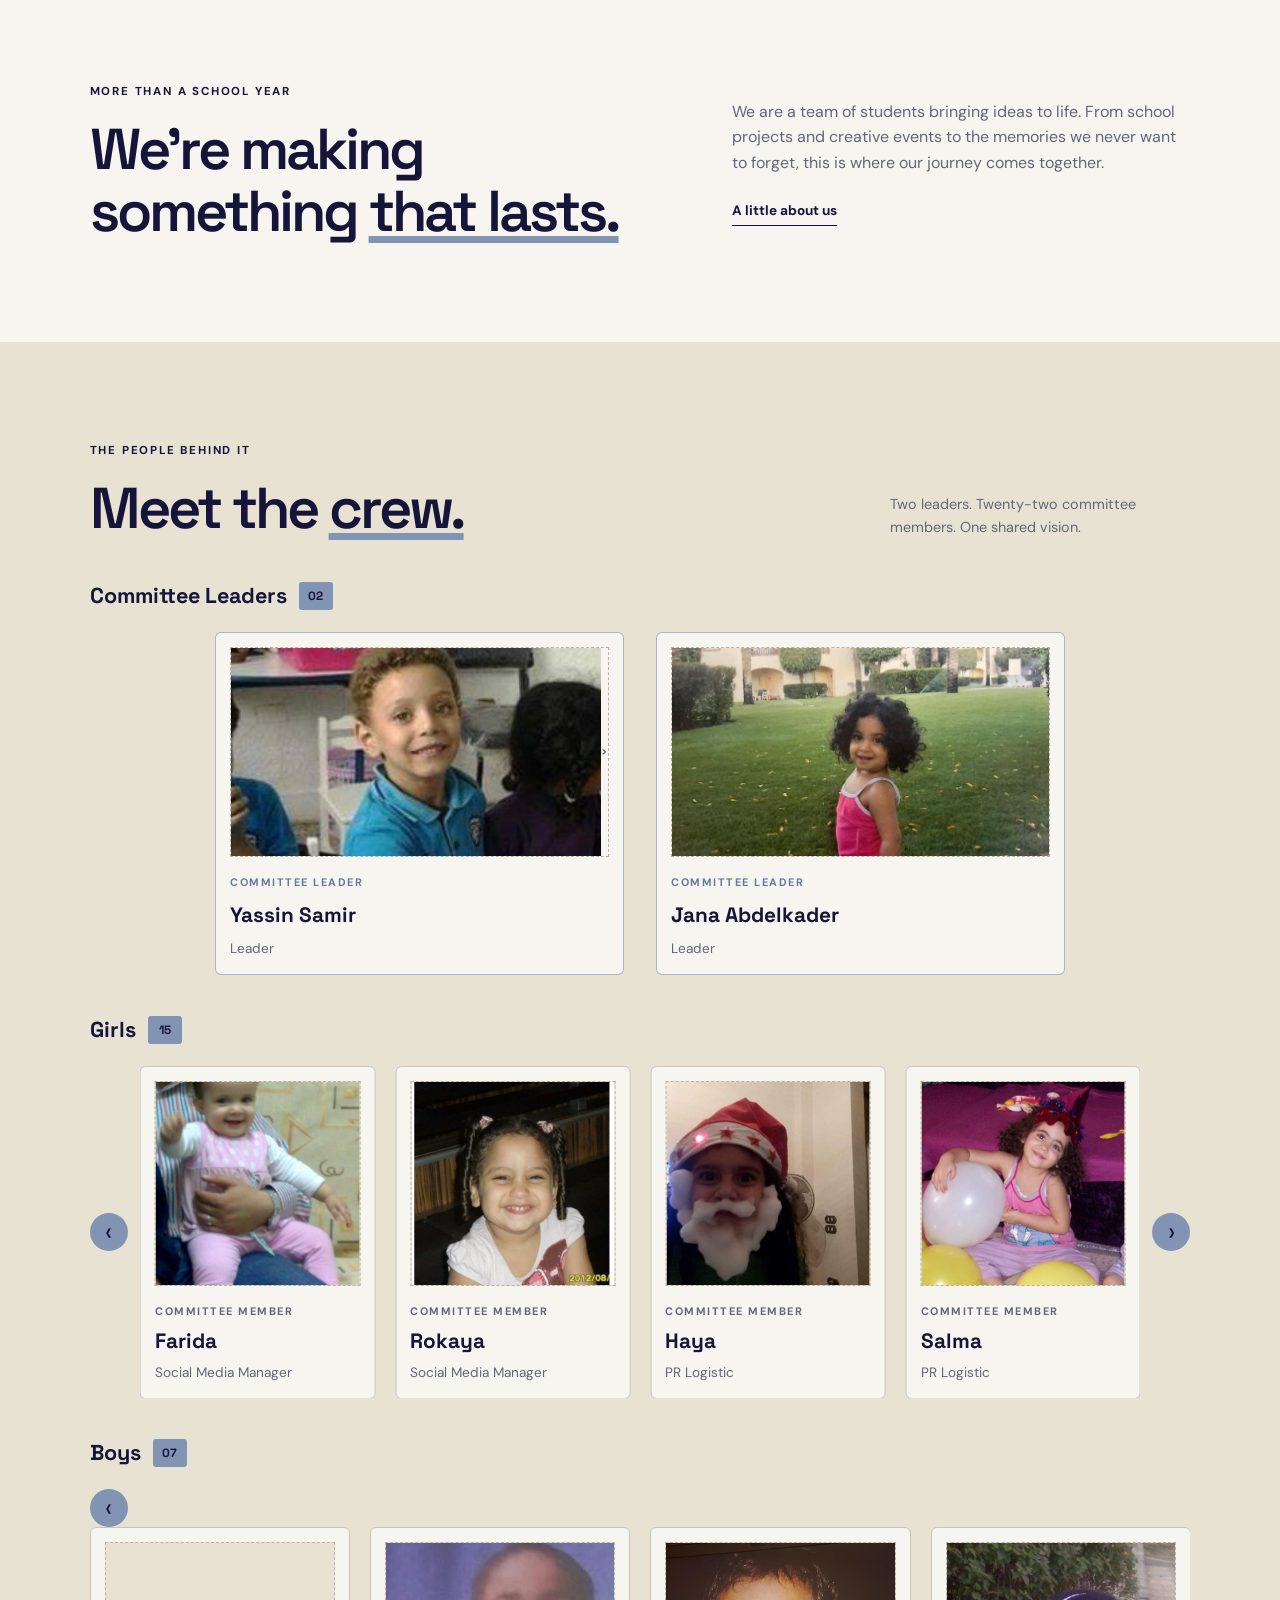
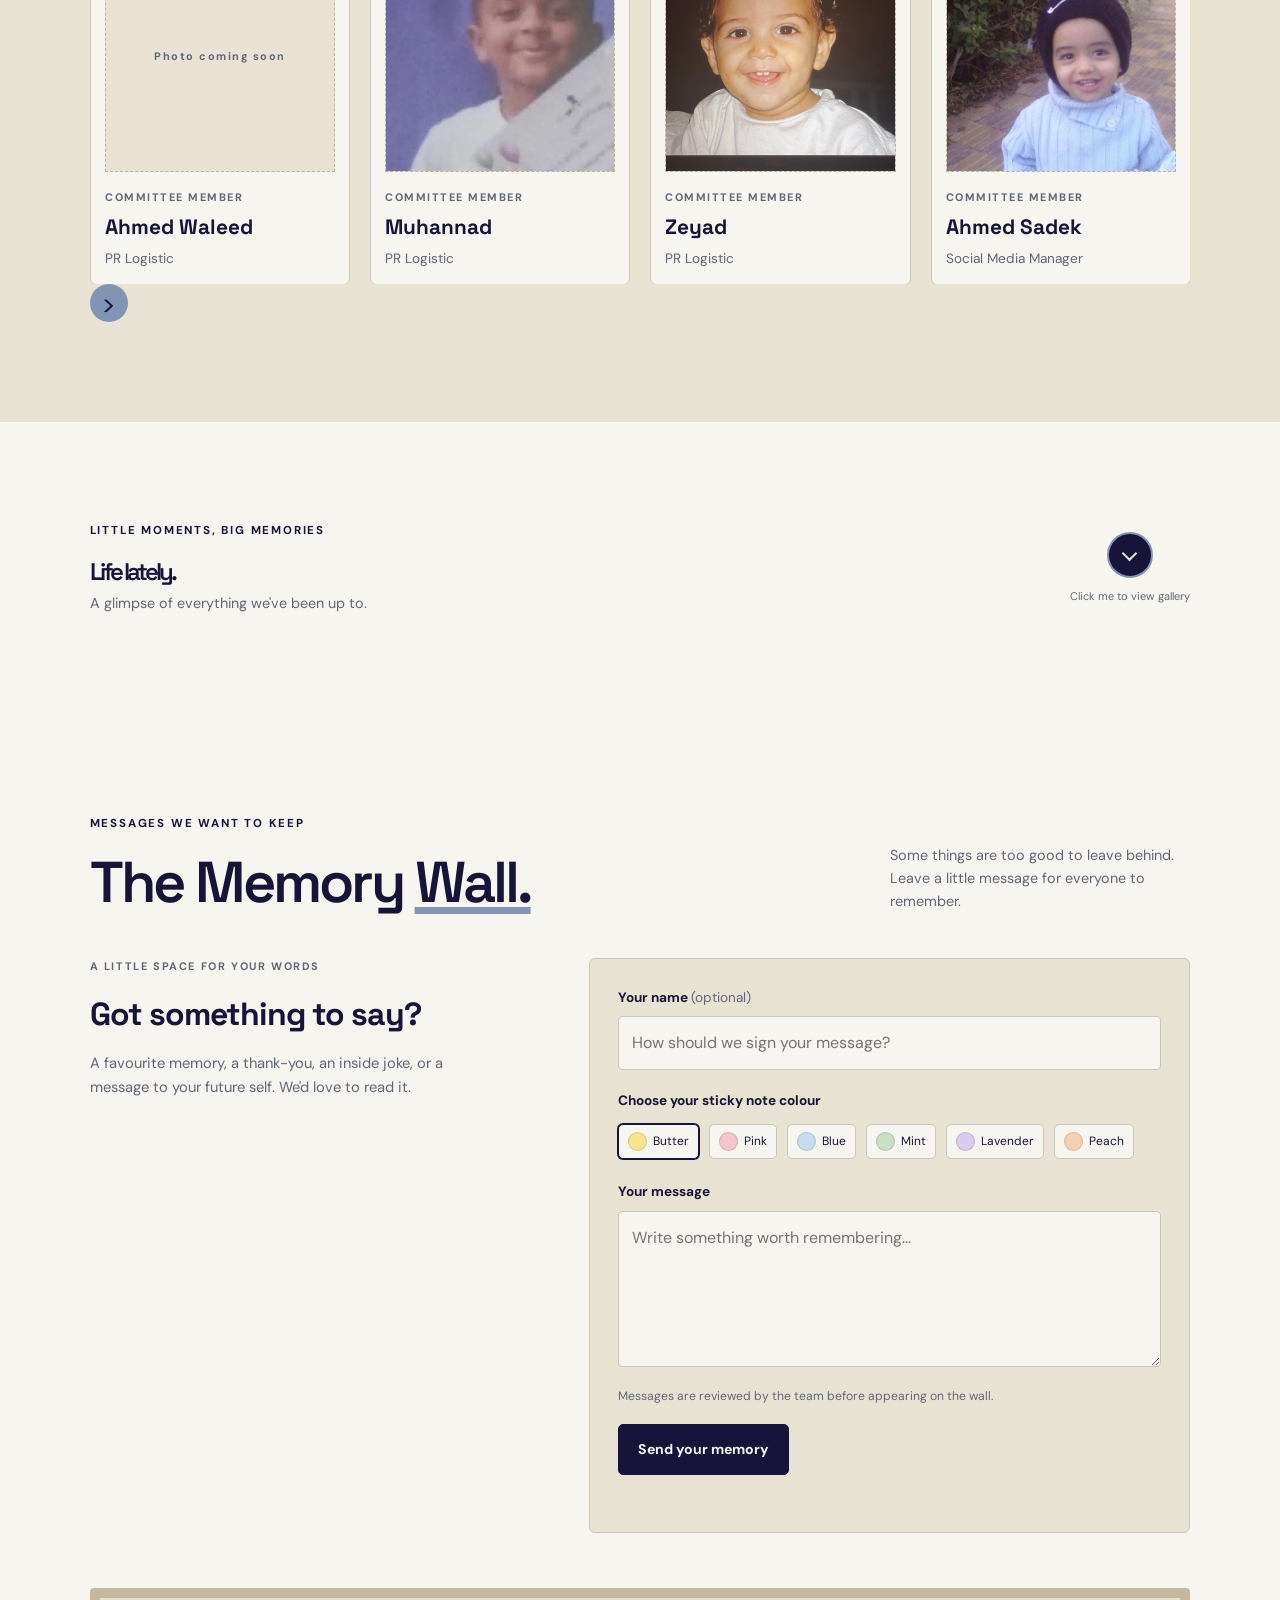
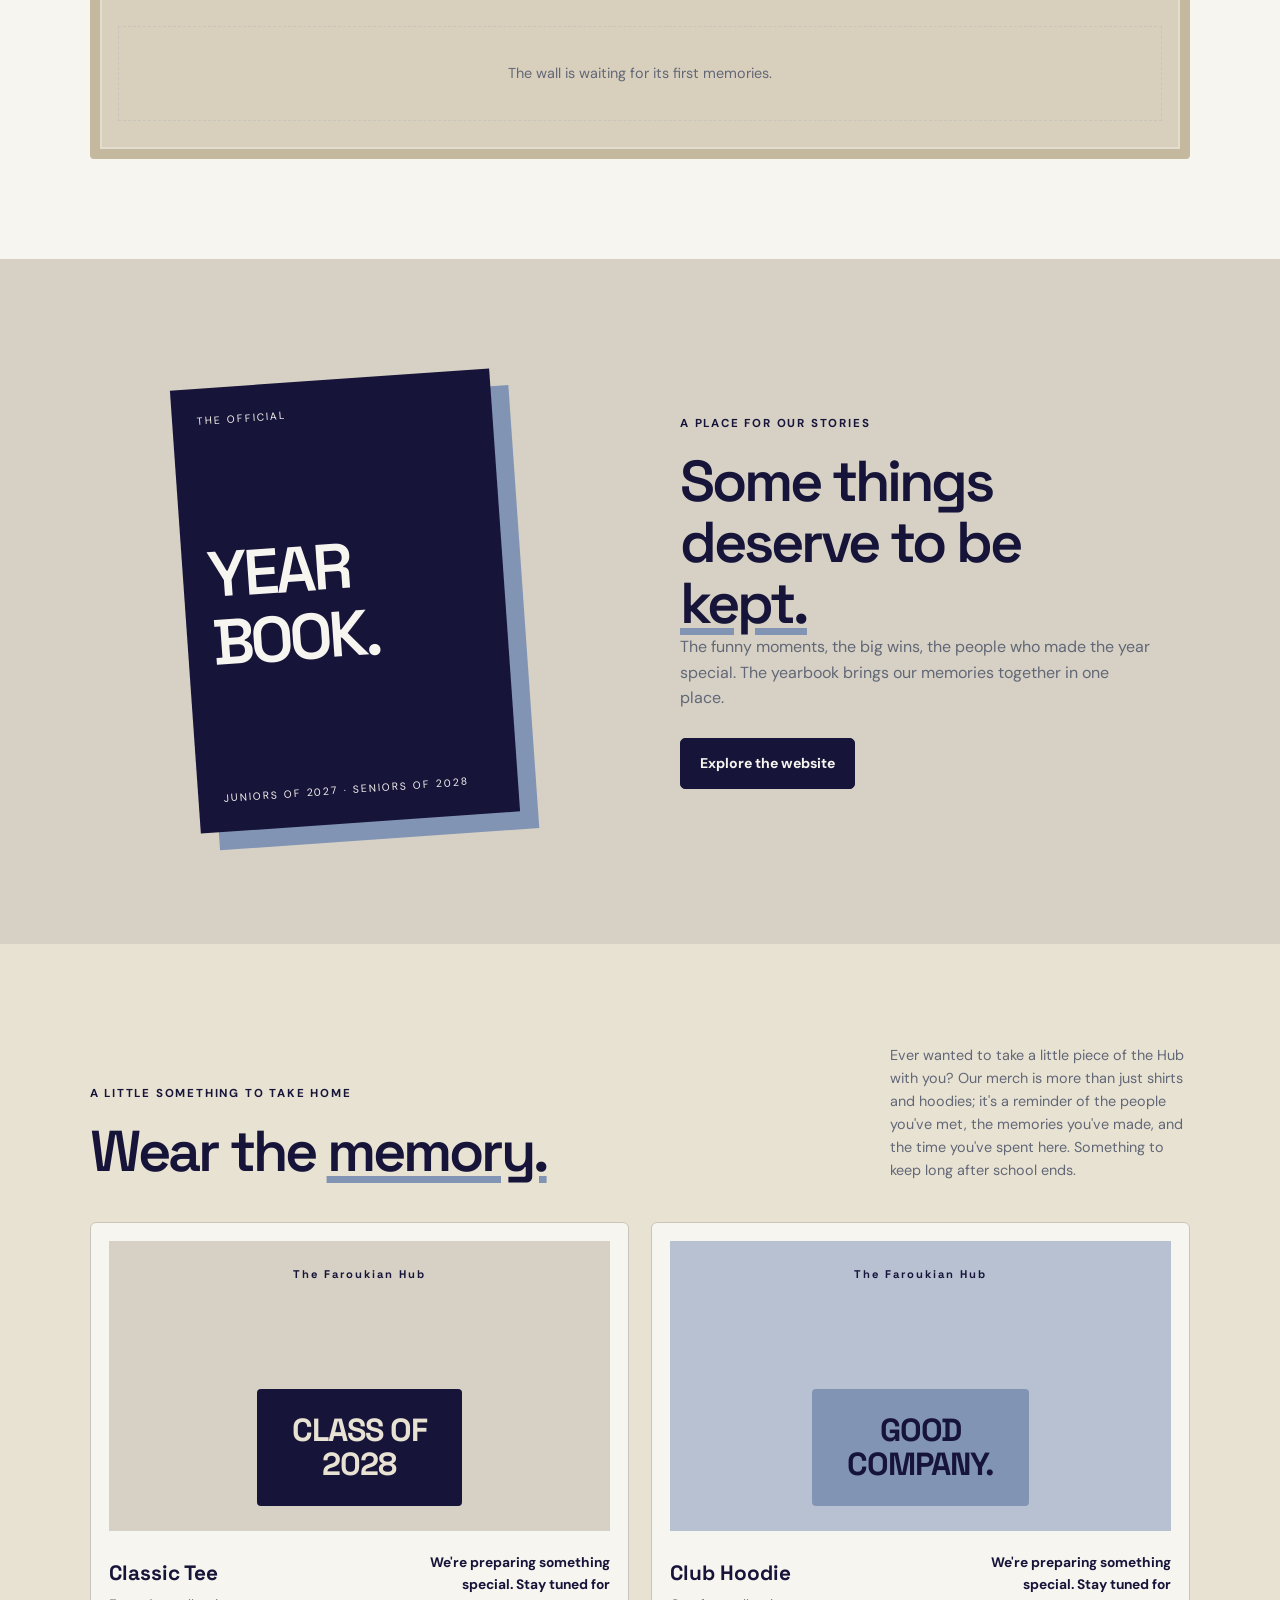
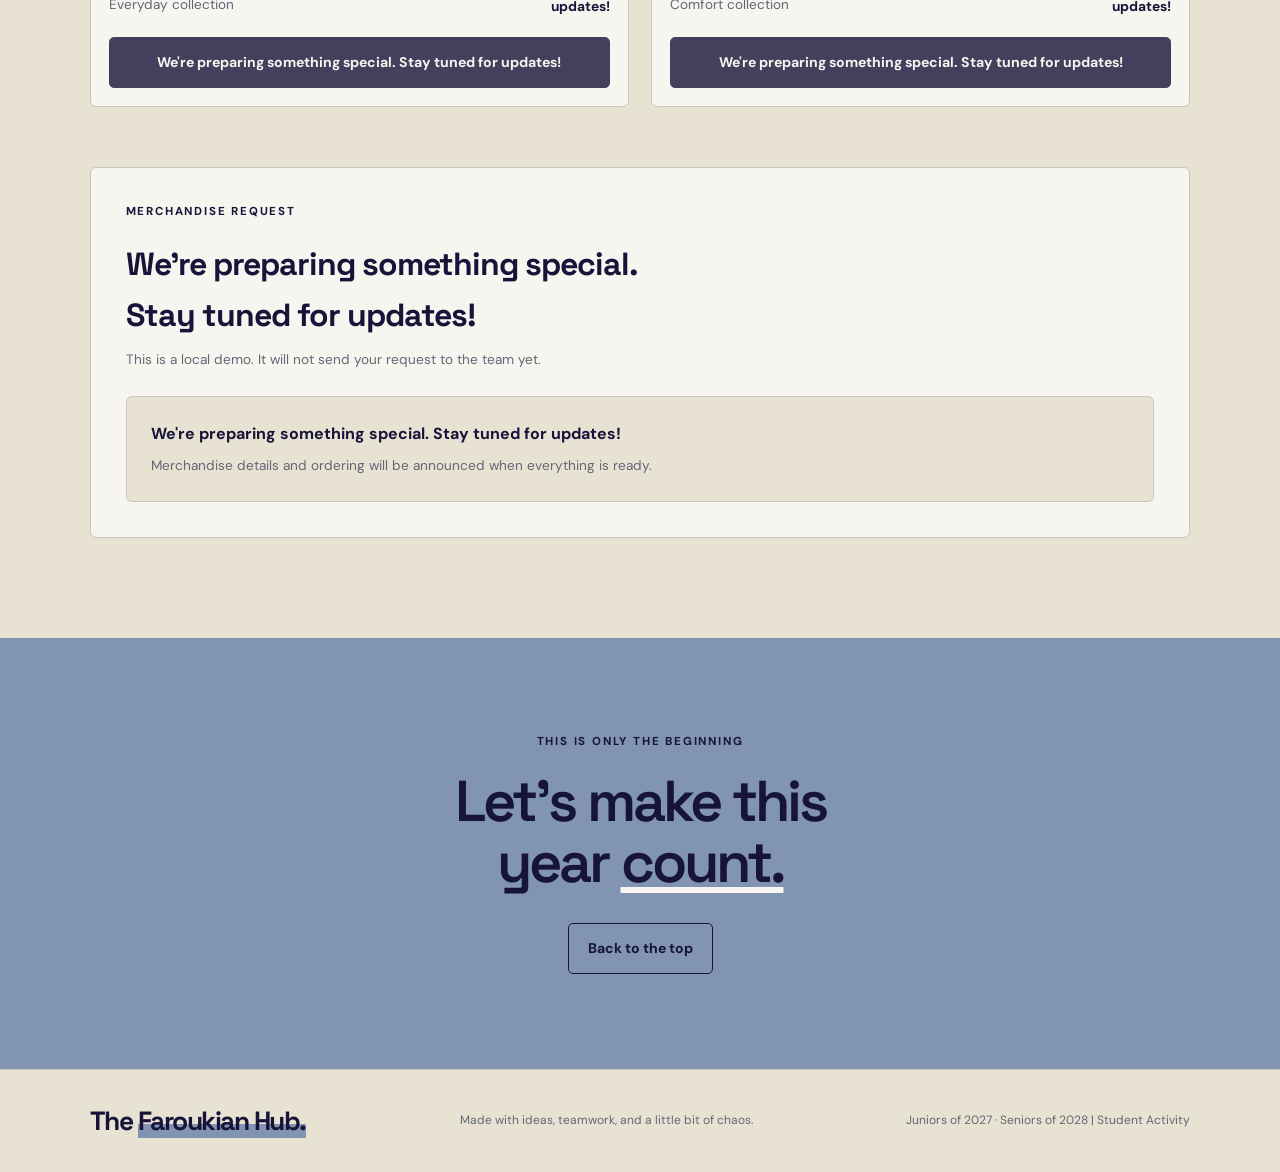
==== commit 273796cc: "boy carousel going left" ====
--- a/index.html
+++ b/index.html
@@ -340,7 +340,7 @@
 
 			<div class="team-group">
 				<h3 class="team-group-title">Boys <span>07</span></h3>
-				<div class="member-carousel" data-carousel="boys">
+				<div class="member-carousel" data-carousel="boys"></div>
    <button class="carousel-arrow carousel-prev" type="button" aria-label="Previous boys">&#8249;</button>
     <div class="carousel-viewport">
         <div class="team-grid members-grid carousel-track">
